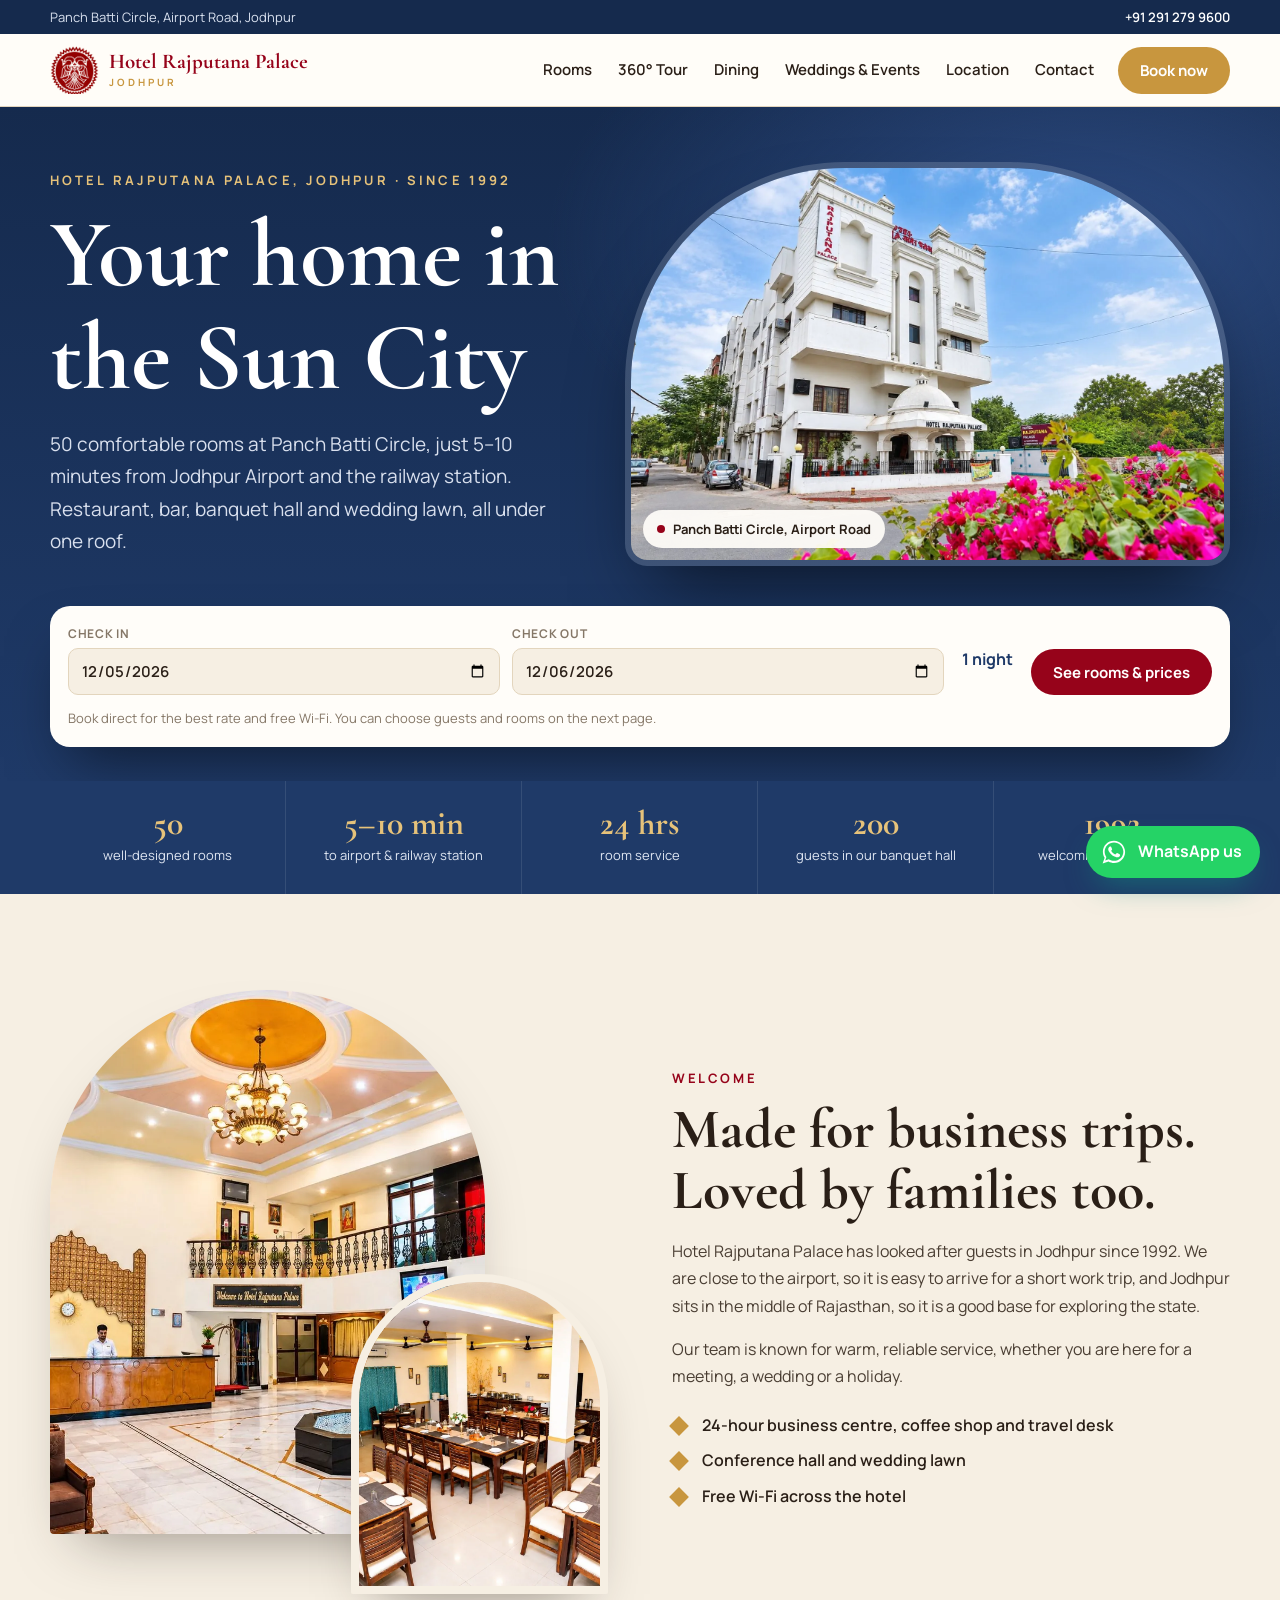
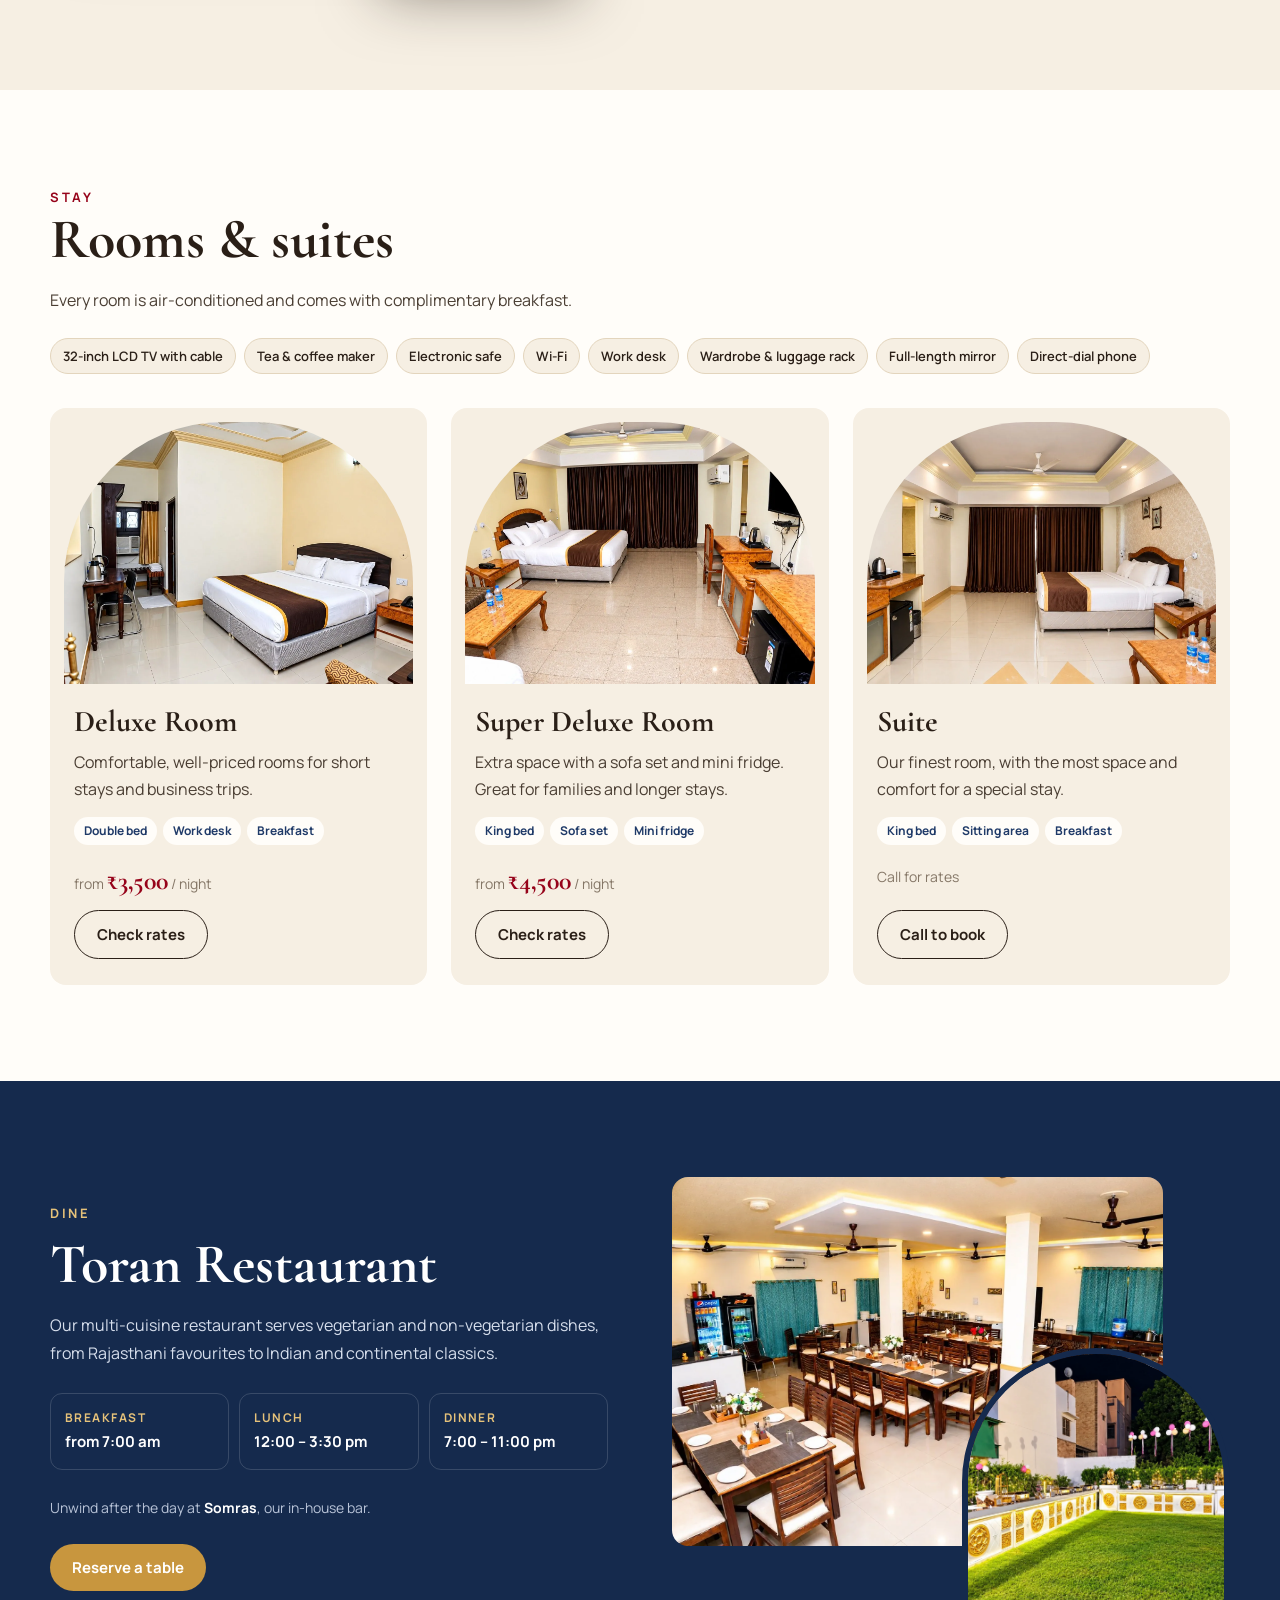
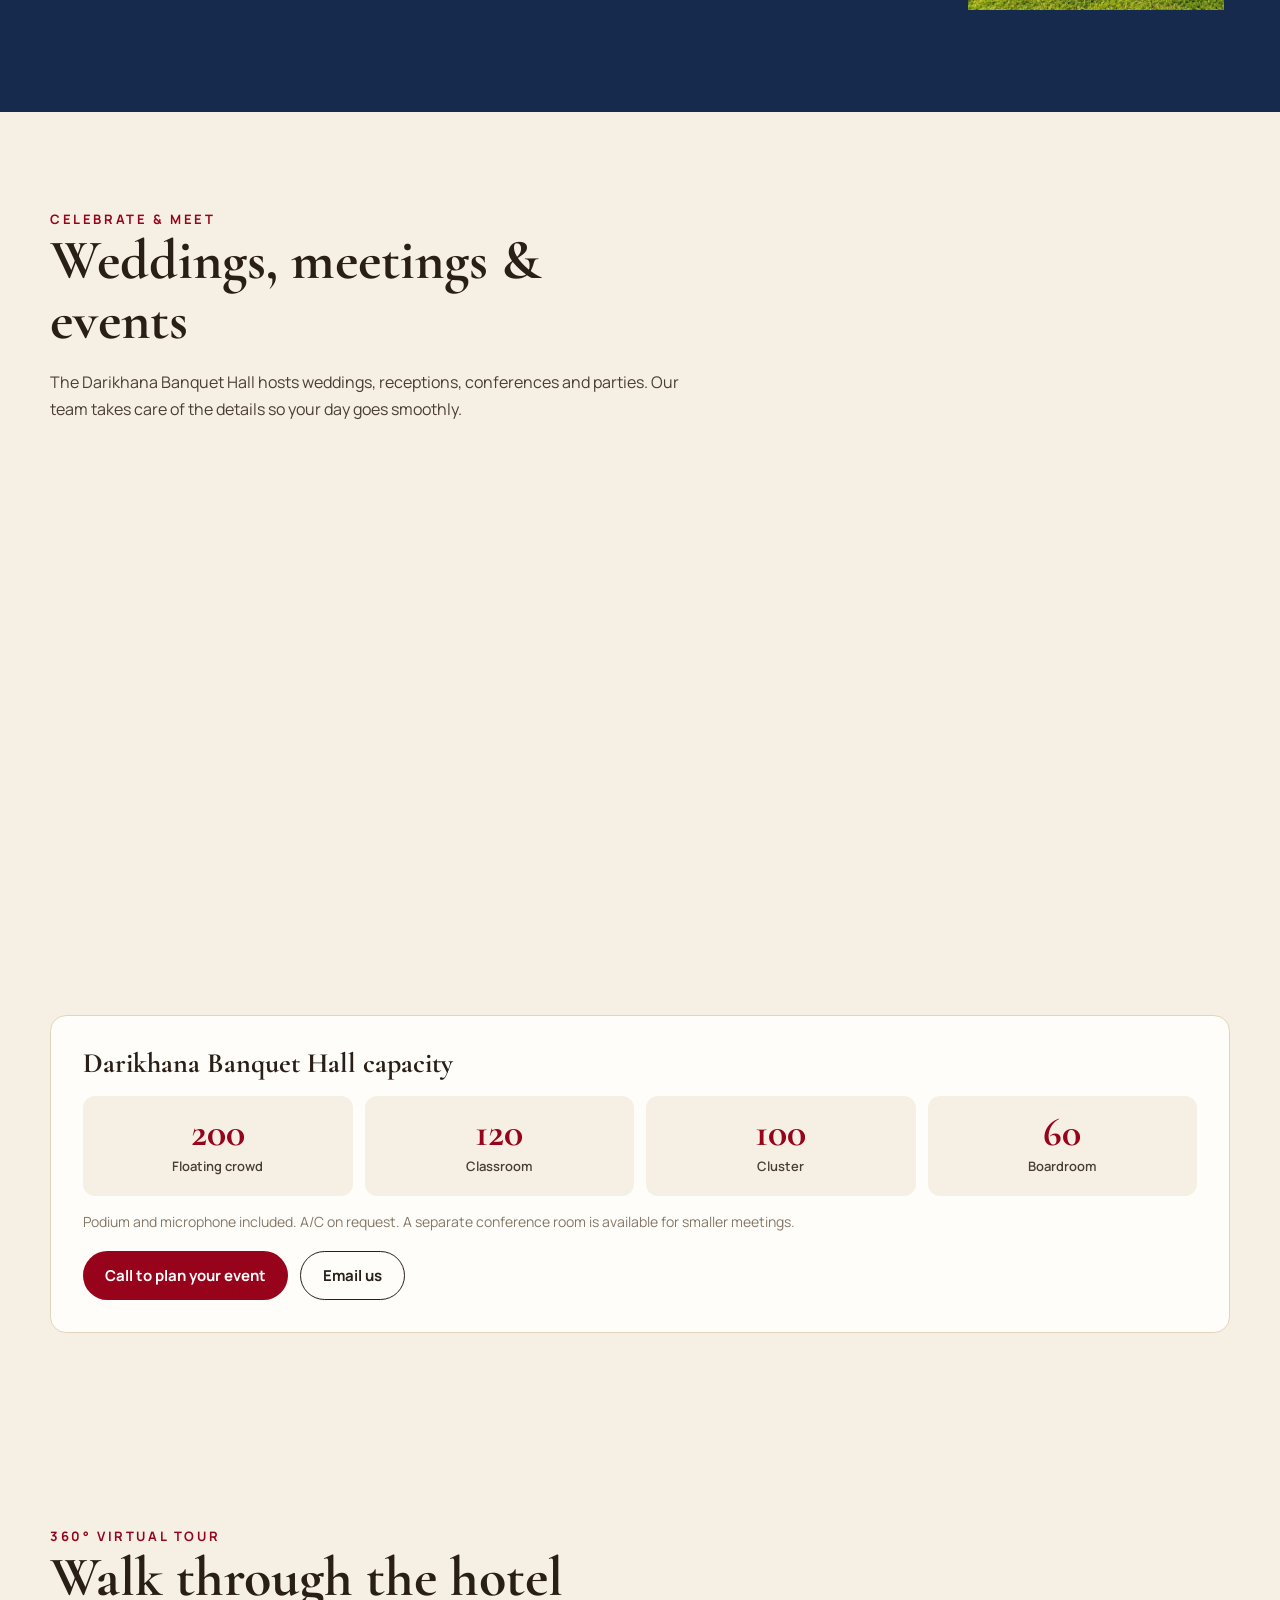
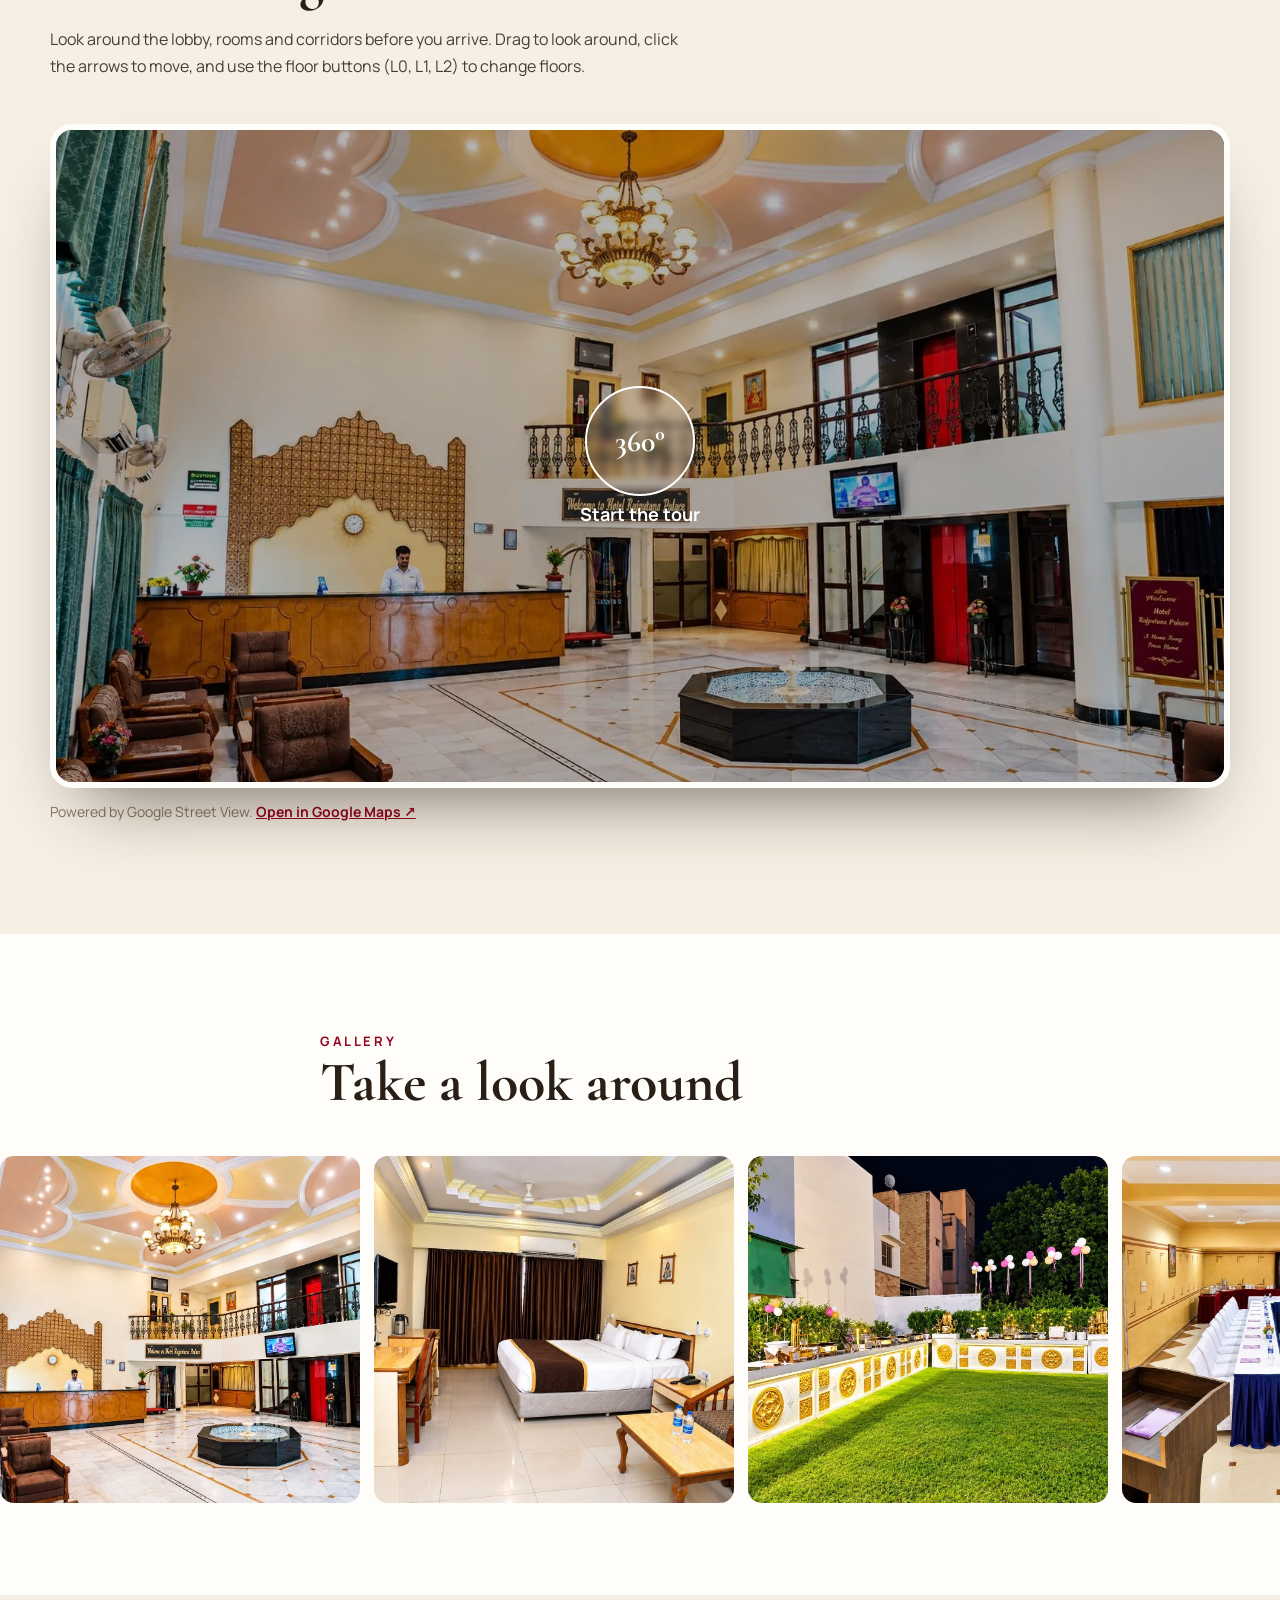
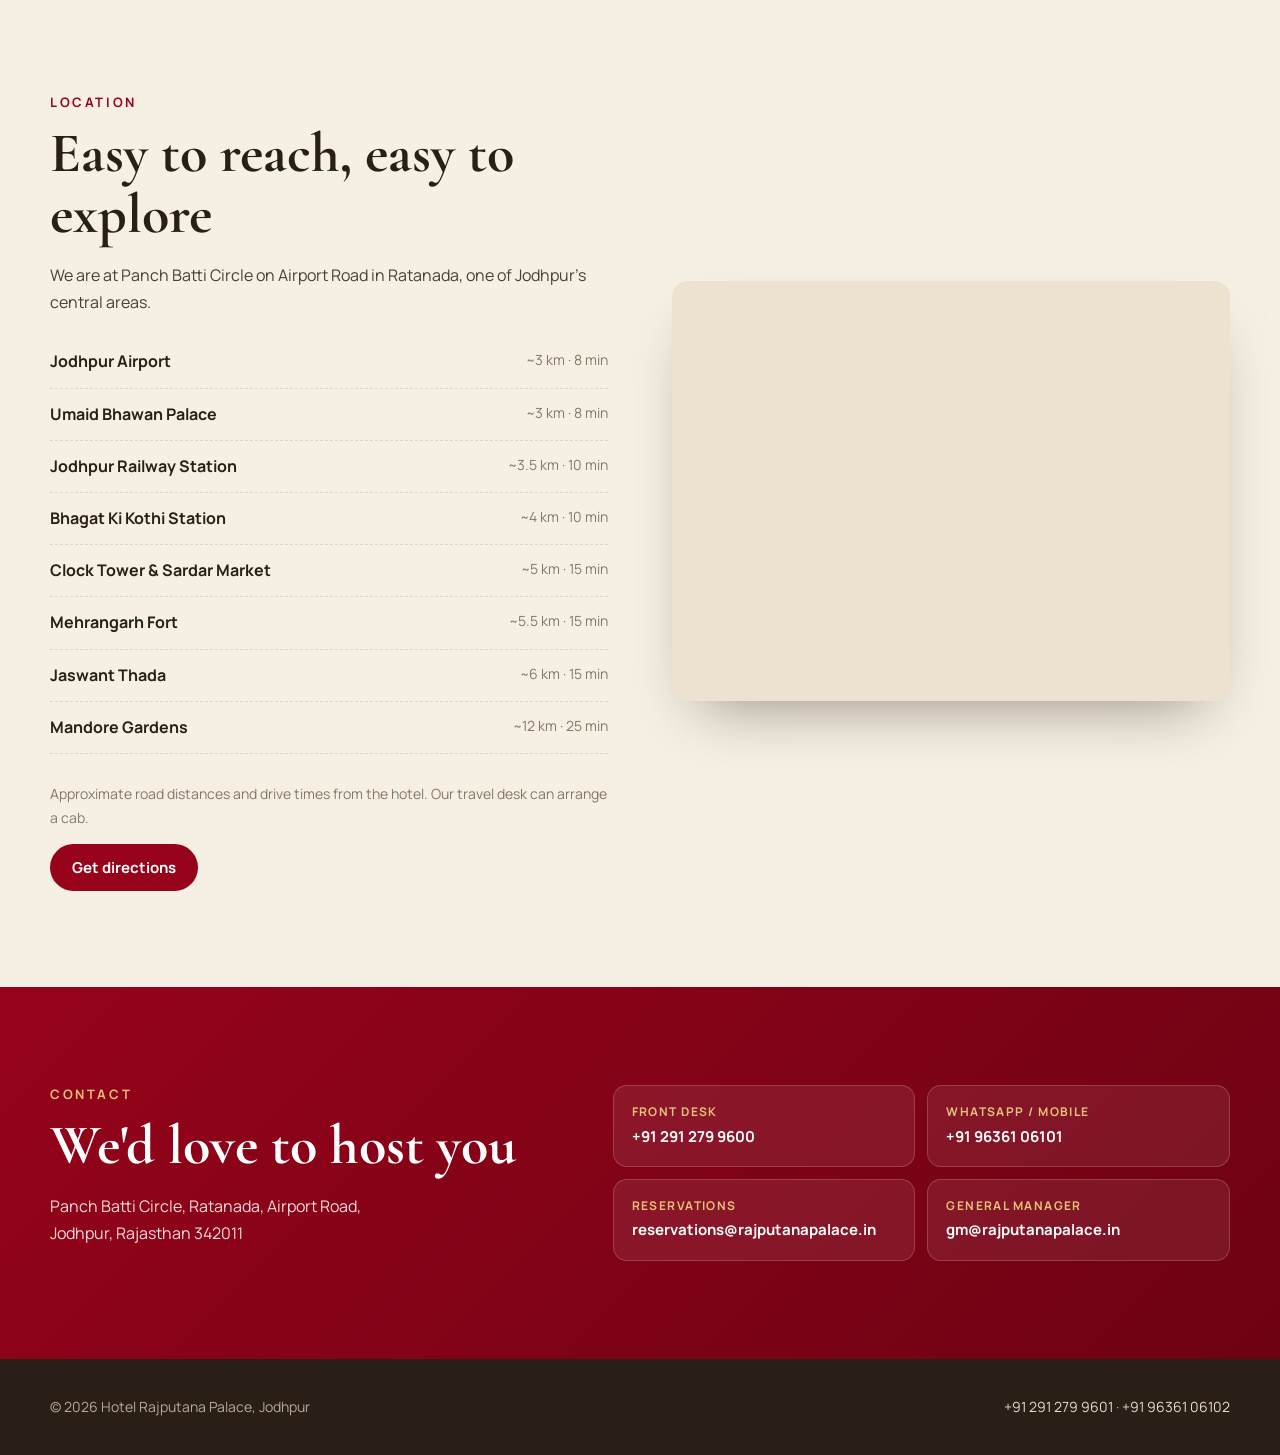
==== index.html @ 6c6e858b "Remove Vercel Analytics script for now Co-Authored-By: Claude Opus 5.5 <noreply@anthropic.com>" ====
<!doctype html>
<html lang="en">
<head>
<meta charset="utf-8">
<meta name="viewport" content="width=device-width, initial-scale=1">
<title>Hotel Rajputana Palace Jodhpur | 3-Star Hotel near Airport</title>
<meta name="description" content="3-star hotel in Jodhpur at Panch Batti Circle, 5–10 min from the airport. 50 rooms, restaurant, bar, banquet hall and wedding lawn. Book direct for the best rate.">
<meta property="og:type" content="website">
<meta property="og:site_name" content="Hotel Rajputana Palace">
<meta property="og:title" content="Hotel Rajputana Palace, Jodhpur · Since 1992">
<meta property="og:description" content="50 comfortable rooms at Panch Batti Circle, 5–10 minutes from Jodhpur Airport. Restaurant, bar, banquet hall and wedding lawn. Book direct for the best rate.">
<meta property="og:url" content="https://rajputana-palace-three.vercel.app/">
<meta property="og:image" content="https://rajputana-palace-three.vercel.app/og-image.jpg">
<meta property="og:image:secure_url" content="https://rajputana-palace-three.vercel.app/og-image.jpg">
<meta property="og:image:type" content="image/jpeg">
<meta property="og:image:width" content="1200">
<meta property="og:image:height" content="630">
<meta property="og:image:alt" content="Hotel Rajputana Palace building in Jodhpur with pink bougainvillea">
<meta property="og:locale" content="en_IN">
<meta name="twitter:card" content="summary_large_image">
<meta name="twitter:title" content="Hotel Rajputana Palace, Jodhpur · Since 1992">
<meta name="twitter:description" content="50 rooms, restaurant, bar, banquet hall and wedding lawn, 5–10 minutes from Jodhpur Airport.">
<meta name="twitter:image" content="https://rajputana-palace-three.vercel.app/og-image.jpg">
<link rel="canonical" href="https://rajputana-palace-three.vercel.app/">
<meta name="theme-color" content="#1f3a68">
<link rel="icon" href="assets/new/emblem.png">
<link rel="preconnect" href="https://fonts.googleapis.com">
<link rel="preconnect" href="https://fonts.gstatic.com" crossorigin>
<link href="https://fonts.googleapis.com/css2?family=Cormorant+Garamond:wght@500;600;700&family=Manrope:wght@400;500;600;700&display=swap" rel="stylesheet">
<link rel="stylesheet" href="styles.css">
<script type="application/ld+json">
{
 "@context": "https://schema.org",
 "@type": "Hotel",
 "name": "Hotel Rajputana Palace",
 "url": "https://rajputana-palace-three.vercel.app/",
 "image": [
  "https://rajputana-palace-three.vercel.app/og-image.jpg",
  "https://rajputana-palace-three.vercel.app/assets/new/hero-exterior-crop.jpg",
  "https://rajputana-palace-three.vercel.app/assets/new/lobby-hd.jpg"
 ],
 "logo": "https://rajputana-palace-three.vercel.app/assets/new/emblem.png",
 "description": "3-star hotel in Jodhpur at Panch Batti Circle, 5–10 minutes from Jodhpur Airport and the railway station, with 50 rooms, a restaurant, bar, banquet hall and wedding lawn.",
 "starRating": {
  "@type": "Rating",
  "ratingValue": "3"
 },
 "numberOfRooms": 50,
 "foundingDate": "1992",
 "priceRange": "₹3,500 – ₹4,800",
 "currenciesAccepted": "INR",
 "telephone": "+91-291-2799600",
 "email": "reservations@rajputanapalace.in",
 "address": {
  "@type": "PostalAddress",
  "streetAddress": "Panch Batti Circle, Ratanada, Airport Road",
  "addressLocality": "Jodhpur",
  "addressRegion": "Rajasthan",
  "postalCode": "342011",
  "addressCountry": "IN"
 },
 "geo": {
  "@type": "GeoCoordinates",
  "latitude": 26.2664596,
  "longitude": 73.0381709
 },
 "hasMap": "https://www.google.com/maps/search/?api=1&query=Hotel+Rajputana+Palace+Jodhpur",
 "amenityFeature": [
  {
   "@type": "LocationFeatureSpecification",
   "name": "Free Wi-Fi",
   "value": true
  },
  {
   "@type": "LocationFeatureSpecification",
   "name": "Air conditioning",
   "value": true
  },
  {
   "@type": "LocationFeatureSpecification",
   "name": "Complimentary breakfast",
   "value": true
  },
  {
   "@type": "LocationFeatureSpecification",
   "name": "24-hour room service",
   "value": true
  },
  {
   "@type": "LocationFeatureSpecification",
   "name": "Restaurant",
   "value": true
  },
  {
   "@type": "LocationFeatureSpecification",
   "name": "Bar",
   "value": true
  },
  {
   "@type": "LocationFeatureSpecification",
   "name": "Banquet hall",
   "value": true
  },
  {
   "@type": "LocationFeatureSpecification",
   "name": "Conference hall",
   "value": true
  },
  {
   "@type": "LocationFeatureSpecification",
   "name": "Wedding lawn",
   "value": true
  },
  {
   "@type": "LocationFeatureSpecification",
   "name": "24-hour business centre",
   "value": true
  },
  {
   "@type": "LocationFeatureSpecification",
   "name": "Travel desk",
   "value": true
  },
  {
   "@type": "LocationFeatureSpecification",
   "name": "Electronic safe in rooms",
   "value": true
  }
 ],
 "potentialAction": {
  "@type": "ReserveAction",
  "target": "https://reservations.hotel-spider.com/036655c560053c06?propertyId=420"
 },
 "containsPlace": {
  "@type": "Restaurant",
  "name": "Toran Restaurant",
  "servesCuisine": [
   "Indian",
   "Rajasthani",
   "Continental"
  ]
 }
}
</script>
</head>
<body>

<header class="top" id="top">
  <div class="bar">
    <div class="wrap bar-in">
      <span>Panch Batti Circle, Airport Road, Jodhpur</span>
      <a href="tel:+912912799600">+91 291 279 9600</a>
    </div>
  </div>
  <div class="wrap nav-in">
    <a class="brand" href="#top" aria-label="Hotel Rajputana Palace, home">
      <img src="assets/new/emblem.png" alt="" width="240" height="233"><span class="brand-name">Hotel Rajputana Palace<small>Jodhpur</small></span>
    </a>
    <nav class="links" aria-label="Main">
      <a href="#rooms">Rooms</a>
      <a href="#tour">360° Tour</a>
      <a href="#dining">Dining</a>
      <a href="#events">Weddings & Events</a>
      <a href="#location">Location</a>
      <a href="#contact">Contact</a>
    </nav>
    <a class="btn gold nav-book" href="#book">Book now</a>
    <button class="burger" aria-label="Open menu" aria-expanded="false"><span></span><span></span></button>
  </div>
</header>

<main>
  <!-- HERO -->
  <section class="hero">
    <div class="wrap hero-in">
      <div class="hero-text">
        <h1><span class="kicker">Hotel Rajputana Palace, Jodhpur · Since 1992</span>Your home in<br>the Sun City</h1>
        <p class="lead">50 comfortable rooms at Panch Batti Circle, just 5–10 minutes from Jodhpur Airport and the railway station. Restaurant, bar, banquet hall and wedding lawn, all under one roof.</p>
      </div>
      <figure class="hero-photo">
        <img class="hero-img" src="assets/new/hero-exterior-clean.webp" alt="Hotel Rajputana Palace building under a blue sky with pink bougainvillea in front" width="1600" height="1067">
        <figcaption><span class="dot"></span>Panch Batti Circle, Airport Road</figcaption>
      </figure>
    </div>

    <form class="booking wrap" id="book" action="https://reservations.hotel-spider.com/036655c560053c06" target="_blank" rel="noopener">
      <label><span>Check in</span><input type="date" name="checkIn" id="checkin" required></label>
      <label><span>Check out</span><input type="date" name="checkOut" id="checkout" required></label>
      <input type="hidden" name="propertyId" value="420">
      <p class="nights" id="nights">1 night</p>
      <button class="btn maroon" type="submit">See rooms & prices</button>
      <p class="book-note">Book direct for the best rate and free Wi-Fi. You can choose guests and rooms on the next page.</p>
    </form>
  </section>

  <!-- FACTS -->
  <section class="facts">
    <div class="wrap facts-in">
      <div><b>50</b><span>well-designed rooms</span></div>
      <div><b>5–10 min</b><span>to airport &amp; railway station</span></div>
      <div><b>24 hrs</b><span>room service</span></div>
      <div><b>200</b><span>guests in our banquet hall</span></div>
      <div><b>1992</b><span>welcoming guests since</span></div>
    </div>
  </section>

  <!-- WELCOME -->
  <section class="section welcome">
    <div class="wrap split">
      <div class="arch-pair">
        <img class="arch" src="assets/new/lobby-hd.webp" alt="Grand double-height lobby with a chandelier, fountain and reception desk" width="1535" height="1025" loading="lazy">
        <img class="arch small" src="assets/new/restaurant.webp" alt="Restaurant with wooden tables set for guests" width="1526" height="1031" loading="lazy">
      </div>
      <div>
        <p class="eyebrow">Welcome</p>
        <h2>Made for business trips.<br>Loved by families too.</h2>
        <p>Hotel Rajputana Palace has looked after guests in Jodhpur since 1992. We are close to the airport, so it is easy to arrive for a short work trip, and Jodhpur sits in the middle of Rajasthan, so it is a good base for exploring the state.</p>
        <p>Our team is known for warm, reliable service, whether you are here for a meeting, a wedding or a holiday.</p>
        <ul class="ticks">
          <li>24-hour business centre, coffee shop and travel desk</li>
          <li>Conference hall and wedding lawn</li>
          <li>Free Wi-Fi across the hotel</li>
        </ul>
      </div>
    </div>
  </section>

  <!-- ROOMS -->
  <section class="section rooms" id="rooms">
    <div class="wrap">
      <div class="head">
        <p class="eyebrow">Stay</p>
        <h2>Rooms & suites</h2>
        <p>Every room is air-conditioned and comes with complimentary breakfast.</p>
      </div>
      <ul class="amen">
        <li>32-inch LCD TV with cable</li><li>Tea &amp; coffee maker</li><li>Electronic safe</li><li>Wi-Fi</li>
        <li>Work desk</li><li>Wardrobe &amp; luggage rack</li><li>Full-length mirror</li><li>Direct-dial phone</li>
      </ul>
      <div class="room-grid">
        <article class="room">
          <div class="room-img"><img src="assets/new/room-deluxe.webp" alt="Deluxe room with a king bed, writing desk and tea set" width="1535" height="1024" loading="lazy"></div>
          <div class="room-body">
            <h3>Deluxe Room</h3>
            <p>Comfortable, well-priced rooms for short stays and business trips.</p>
            <ul class="mini"><li>Double bed</li><li>Work desk</li><li>Breakfast</li></ul>
            <p class="price">from <b>₹3,500</b> / night</p>
            <a class="btn line book-link" href="#book">Check rates</a>
          </div>
        </article>
        <article class="room">
          <div class="room-img"><img src="assets/new/room-super-deluxe.webp" alt="Spacious Super Deluxe room with king bed, sofa set, mini fridge and TV" width="1535" height="1024" loading="lazy"></div>
          <div class="room-body">
            <h3>Super Deluxe Room</h3>
            <p>Extra space with a sofa set and mini fridge. Great for families and longer stays.</p>
            <ul class="mini"><li>King bed</li><li>Sofa set</li><li>Mini fridge</li></ul>
            <p class="price">from <b>₹4,500</b> / night</p>
            <a class="btn line book-link" href="#book">Check rates</a>
          </div>
        </article>
        <article class="room">
          <div class="room-img"><img src="assets/new/room-suite.webp" alt="Suite with damask wallpaper, king bed, sitting area and mini fridge" width="1535" height="1025" loading="lazy"></div>
          <div class="room-body">
            <h3>Suite</h3>
            <p>Our finest room, with the most space and comfort for a special stay.</p>
            <ul class="mini"><li>King bed</li><li>Sitting area</li><li>Breakfast</li></ul>
            <p class="price">Call for rates</p>
            <a class="btn line" href="tel:+912912799600">Call to book</a>
          </div>
        </article>
      </div>
    </div>
  </section>

  <!-- DINING -->
  <section class="section dining" id="dining">
    <div class="wrap split rev">
      <div>
        <p class="eyebrow light">Dine</p>
        <h2>Toran Restaurant</h2>
        <p>Our multi-cuisine restaurant serves vegetarian and non-vegetarian dishes, from Rajasthani favourites to Indian and continental classics.</p>
        <div class="timings">
          <div><span>Breakfast</span><b>from 7:00 am</b></div>
          <div><span>Lunch</span><b>12:00 – 3:30 pm</b></div>
          <div><span>Dinner</span><b>7:00 – 11:00 pm</b></div>
        </div>
        <p class="small">Unwind after the day at <b>Somras</b>, our in-house bar.</p>
        <a class="btn gold" href="tel:+912912799600">Reserve a table</a>
      </div>
      <div class="dine-imgs">
        <img src="assets/new/restaurant.webp" alt="Restaurant with wooden tables, buffet counter and teal curtains" width="1526" height="1031" loading="lazy">
        <img src="assets/new/lawn-night.webp" alt="Buffet counters with gold carvings set up on the lawn at night" width="1374" height="1145" loading="lazy">
      </div>
    </div>
  </section>

  <!-- EVENTS -->
  <section class="section events" id="events">
    <div class="wrap">
      <div class="head">
        <p class="eyebrow">Celebrate & meet</p>
        <h2>Weddings, meetings & events</h2>
        <p>The Darikhana Banquet Hall hosts weddings, receptions, conferences and parties. Our team takes care of the details so your day goes smoothly.</p>
      </div>

      <div class="events-grid">
        <figure class="ev big"><img src="assets/new/lawn-wedding.webp" alt="Wedding lawn with round tables, white chair covers and red sashes" width="1600" height="796" loading="lazy"><figcaption>Wedding lawn</figcaption></figure>
        <figure class="ev"><img src="assets/new/conference-2.webp" alt="Conference hall with U-shaped tables, projector screen and buffet" width="1536" height="1024" loading="lazy"><figcaption>Conference hall</figcaption></figure>
        <figure class="ev"><img src="assets/new/lawn-night.webp" alt="Lawn buffet with gold-carved counters, fairy lights and balloons at night" width="1374" height="1145" loading="lazy"><figcaption>Evening parties</figcaption></figure>
      </div>

      <div class="capacity">
        <h3>Darikhana Banquet Hall capacity</h3>
        <div class="cap-grid">
          <div><b>200</b><span>Floating crowd</span></div>
          <div><b>120</b><span>Classroom</span></div>
          <div><b>100</b><span>Cluster</span></div>
          <div><b>60</b><span>Boardroom</span></div>
        </div>
        <p class="small">Podium and microphone included. A/C on request. A separate conference room is available for smaller meetings.</p>
        <div class="cta-row">
          <a class="btn maroon" href="tel:+912912799600">Call to plan your event</a>
          <a class="btn line" href="mailto:reservations@rajputanapalace.in?subject=Event%20enquiry">Email us</a>
        </div>
      </div>
    </div>
  </section>

  <!-- 360 TOUR -->
  <section class="section tour" id="tour">
    <div class="wrap">
      <div class="head">
        <p class="eyebrow">360° virtual tour</p>
        <h2>Walk through the hotel</h2>
        <p>Look around the lobby, rooms and corridors before you arrive. Drag to look around, click the arrows to move, and use the floor buttons (L0, L1, L2) to change floors.</p>
      </div>
      <div class="tour-frame" id="tourFrame" data-src="https://www.google.com/maps/embed?pb=!4v1794983730909!6m8!1m7!1sCAoSHENJQUJJaEQ3OW9iVXpSblBOdlFWS25UeXZCb3o.!2m2!1d26.26653474271916!2d73.03814876378651!3f160!4f0!5f0.7820865974627469">
        <button class="tour-start" type="button" aria-label="Start the 360 degree virtual tour">
          <img src="assets/new/lobby-hd.webp" alt="" width="1535" height="1025" loading="lazy">
          <span class="tour-play"><b>360°</b>Start the tour</span>
        </button>
      </div>
      <p class="small tour-note">Powered by Google Street View. <a href="https://www.google.com/maps/search/?api=1&query=Hotel+Rajputana+Palace+Jodhpur" target="_blank" rel="noopener">Open in Google Maps ↗</a></p>
    </div>
  </section>

  <!-- GALLERY -->
  <section class="section gallery-sec" id="gallery">
    <div class="wrap head">
      <p class="eyebrow">Gallery</p>
      <h2>Take a look around</h2>
    </div>
    <div class="gallery" id="galleryStrip">
      <button><img src="assets/new/lobby-hd.webp" alt="Lobby with chandelier and fountain" loading="lazy"></button>
      <button><img src="assets/new/room-4.webp" alt="Room with king bed and sitting area" loading="lazy"></button>
      <button><img src="assets/new/lawn-night.webp" alt="Lawn buffet at night" loading="lazy"></button>
      <button><img src="assets/new/conference-1.webp" alt="Conference hall with podium and U-shaped tables" loading="lazy"></button>
      <button><img src="assets/new/room-5.webp" alt="Room with double bed and work desk" loading="lazy"></button>
      <button><img src="assets/new/bath-1.webp" alt="Bathroom with vessel basin and marble counter" loading="lazy"></button>
      <button><img src="assets/new/restaurant.webp" alt="Restaurant" loading="lazy"></button>
      <button><img src="assets/new/room-6.webp" alt="Room with king bed and armchairs" loading="lazy"></button>
      <button><img src="assets/new/bath-2.webp" alt="Bathroom with yellow and cream tiles" loading="lazy"></button>
      <button><img src="assets/darikhana-2.webp" alt="Wedding stage with carved royal chairs" loading="lazy"></button>
    </div>
  </section>

  <!-- LOCATION -->
  <section class="section location" id="location">
    <div class="wrap split">
      <div>
        <p class="eyebrow">Location</p>
        <h2>Easy to reach, easy to explore</h2>
        <p>We are at Panch Batti Circle on Airport Road in Ratanada, one of Jodhpur's central areas.</p>
        <ul class="places">
          <li><b>Jodhpur Airport</b><span>~3 km · 8 min</span></li>
          <li><b>Umaid Bhawan Palace</b><span>~3 km · 8 min</span></li>
          <li><b>Jodhpur Railway Station</b><span>~3.5 km · 10 min</span></li>
          <li><b>Bhagat Ki Kothi Station</b><span>~4 km · 10 min</span></li>
          <li><b>Clock Tower &amp; Sardar Market</b><span>~5 km · 15 min</span></li>
          <li><b>Mehrangarh Fort</b><span>~5.5 km · 15 min</span></li>
          <li><b>Jaswant Thada</b><span>~6 km · 15 min</span></li>
          <li><b>Mandore Gardens</b><span>~12 km · 25 min</span></li>
        </ul>
        <p class="small">Approximate road distances and drive times from the hotel. Our travel desk can arrange a cab.</p>
        <a class="btn maroon" href="https://www.google.com/maps/search/?api=1&query=Hotel+Rajputana+Palace+Panch+Batti+Circle+Jodhpur" target="_blank" rel="noopener">Get directions</a>
      </div>
      <div class="map">
        <iframe title="Map showing Hotel Rajputana Palace, Jodhpur" src="https://www.google.com/maps?q=Hotel+Rajputana+Palace,+Panch+Batti+Circle,+Jodhpur&output=embed" loading="lazy" referrerpolicy="no-referrer-when-downgrade"></iframe>
      </div>
    </div>
  </section>

  <!-- CONTACT -->
  <section class="section contact" id="contact">
    <div class="wrap contact-in">
      <div>
        <p class="eyebrow light">Contact</p>
        <h2>We'd love to host you</h2>
        <p>Panch Batti Circle, Ratanada, Airport Road,<br>Jodhpur, Rajasthan 342011</p>
      </div>
      <div class="c-cards">
        <a href="tel:+912912799600"><span>Front desk</span><b>+91 291 279 9600</b></a>
        <a href="https://wa.me/919636106101?text=Hello%20Hotel%20Rajputana%20Palace%2C%20I%20would%20like%20to%20enquire%20about%20a%20booking." target="_blank" rel="noopener"><span>WhatsApp / Mobile</span><b>+91 96361 06101</b></a>
        <a href="mailto:reservations@rajputanapalace.in"><span>Reservations</span><b>reservations@rajputanapalace.in</b></a>
        <a href="mailto:gm@rajputanapalace.in"><span>General Manager</span><b>gm@rajputanapalace.in</b></a>
      </div>
    </div>
  </section>
</main>

<footer class="foot">
  <div class="wrap foot-in">
    <p>© 2026 Hotel Rajputana Palace, Jodhpur</p>
    <p><a href="tel:+912912799601">+91 291 279 9601</a> · <a href="tel:+919636106102">+91 96361 06102</a></p>
  </div>
</footer>

<a class="wa-float" href="https://wa.me/919636106101?text=Hello%20Hotel%20Rajputana%20Palace%2C%20I%20would%20like%20to%20enquire%20about%20a%20booking." target="_blank" rel="noopener" aria-label="Chat with us on WhatsApp">
  <svg viewBox="0 0 32 32" width="28" height="28" aria-hidden="true"><path fill="#fff" d="M16 3C9 3 3.3 8.6 3.3 15.6c0 2.5.7 4.8 2 6.9L3 29l6.7-2.2c2 1.1 4.2 1.7 6.3 1.7 7 0 12.7-5.6 12.7-12.6S23 3 16 3zm0 23.1c-2 0-3.9-.6-5.6-1.6l-.4-.2-4 1.3 1.3-3.9-.3-.4c-1.1-1.7-1.7-3.7-1.7-5.7C5.3 9.8 10.1 5 16 5s10.7 4.8 10.7 10.6S21.9 26.1 16 26.1zm5.9-7.9c-.3-.2-1.9-.9-2.2-1s-.5-.2-.7.2-.8 1-1 1.2-.4.2-.7.1c-.3-.2-1.4-.5-2.6-1.6-1-.9-1.6-1.9-1.8-2.2s0-.5.1-.6l.5-.6c.2-.2.2-.3.3-.5s0-.4 0-.6-.7-1.7-1-2.3c-.3-.6-.5-.5-.7-.5h-.6c-.2 0-.6.1-.9.4s-1.2 1.1-1.2 2.7 1.2 3.1 1.4 3.3 2.4 3.6 5.7 5c.8.3 1.4.5 1.9.7.8.3 1.5.2 2.1.1.6-.1 1.9-.8 2.2-1.5s.3-1.4.2-1.5c-.1-.2-.3-.3-.6-.4z"/></svg>
  <span>WhatsApp us</span>
</a>

<div class="mobile-bar">
  <a href="tel:+912912799600">Call</a>
  <a href="https://wa.me/919636106101?text=Hello%20Hotel%20Rajputana%20Palace%2C%20I%20would%20like%20to%20enquire%20about%20a%20booking." target="_blank" rel="noopener" class="mb-wa">WhatsApp</a>
  <a href="#book" class="mb-book">Book now</a>
</div>

<dialog class="lightbox" id="lightbox">
  <button class="lb-close" aria-label="Close">×</button>
  <img alt="">
</dialog>

<script src="app.js"></script>
</body>
</html>
---- styles.css ----
:root{
  --sand:#f6efe3; --sand2:#ede2cf; --card:#fffdf9; --ink:#2a1f17; --text:#4a3e33; --muted:#857767;
  --blue:#1f3a68; --blue-d:#152a4d; --maroon:#96031a; --gold:#c8963e; --gold-l:#e6c27a; --line:#e3d5bd;
  --r:16px;
}
*{box-sizing:border-box}
html{scroll-behavior:smooth;scroll-padding-top:90px}
body{margin:0;background:var(--sand);color:var(--text);font:16px/1.7 Manrope,system-ui,sans-serif;-webkit-font-smoothing:antialiased}
img{max-width:100%;display:block;height:auto}
a{color:inherit}
h1,h2,h3{font-family:"Cormorant Garamond",Georgia,serif;color:var(--ink);margin:0;font-weight:700;line-height:1.08}
.wrap{width:min(1180px,100% - 32px);margin-inline:auto}

/* header */
.top{position:sticky;top:0;z-index:20;background:#fffdf9f2;backdrop-filter:blur(8px);box-shadow:0 1px 0 var(--line)}
.bar{background:var(--blue-d);color:#d9e1ef;font-size:13px}
.bar-in{display:flex;justify-content:space-between;gap:12px;padding:6px 0}
.bar a{text-decoration:none;font-weight:600;color:#fff}
.nav-in{display:flex;align-items:center;gap:24px;height:72px}
.brand{display:flex;align-items:center;gap:10px;text-decoration:none}
.brand img{height:48px;width:auto}
.brand-name{font:700 21px/1 "Cormorant Garamond";color:var(--maroon);display:flex;flex-direction:column;gap:3px}
.brand-name small{font:700 10px Manrope;letter-spacing:.3em;text-transform:uppercase;color:var(--gold)}
.links{display:flex;gap:26px;margin-left:auto}
.links a{text-decoration:none;font-weight:600;font-size:15px;color:var(--ink);position:relative}
.links a::after{content:"";position:absolute;left:0;right:100%;bottom:-6px;height:2px;background:var(--gold);transition:right .25s}
.links a:hover::after{right:0}
.burger{display:none;background:none;border:0;width:40px;height:40px;cursor:pointer;flex-direction:column;justify-content:center;gap:6px}
.burger span{display:block;height:2px;background:var(--ink);border-radius:2px}

/* buttons */
.btn{display:inline-flex;align-items:center;justify-content:center;gap:8px;padding:13px 22px;border-radius:999px;font:700 15px Manrope;text-decoration:none;border:0;cursor:pointer;transition:transform .15s,filter .15s,background .15s}
.btn:hover{transform:translateY(-2px)}
.btn.gold{background:var(--gold);color:#fff}
.btn.gold:hover{filter:brightness(1.07)}
.btn.maroon{background:var(--maroon);color:#fff}
.btn.maroon:hover{filter:brightness(1.12)}
.btn.line{border:1.5px solid var(--ink);color:var(--ink);background:transparent}
.btn.line:hover{background:var(--ink);color:#fff}

/* hero */
.hero{position:relative;min-height:calc(100vh - 106px);display:flex;flex-direction:column;justify-content:flex-end;padding-bottom:28px;overflow:hidden}
.hero-img{position:absolute;inset:0;width:100%;height:100%;object-fit:cover;animation:zoom 18s ease-out both}
.hero-shade{position:absolute;inset:0;background:linear-gradient(90deg,#15192fcc 0%,#15192f80 40%,#15192f10 75%),linear-gradient(180deg,#15192f10 40%,#15192fcc 100%)}
.hero-in{position:relative;color:#fff;padding:120px 0 36px}
.kicker{margin:0 0 12px;font-weight:700;font-size:13px;letter-spacing:.24em;text-transform:uppercase;color:var(--gold-l)}
.hero h1{color:#fff;font-size:clamp(48px,8vw,96px)}
.lead{max-width:560px;font-size:clamp(16px,1.8vw,19px);color:#ece6dc;margin:18px 0 0}

.booking{position:relative;display:grid;grid-template-columns:1fr 1fr auto auto;gap:12px;align-items:end;background:var(--card);border-radius:20px;padding:18px;box-shadow:0 30px 60px -20px #0008}
.booking label{display:flex;flex-direction:column;gap:4px;font-size:12px;font-weight:700;letter-spacing:.06em;text-transform:uppercase;color:var(--muted)}
.booking input,.booking select{font:600 15px Manrope;color:var(--ink);background:var(--sand);border:1px solid var(--line);border-radius:10px;padding:11px 12px;width:100%}
.booking input:focus,.booking select:focus{outline:2px solid var(--gold);outline-offset:1px}
.booking .btn{height:46px}
.book-note{grid-column:1/-1;margin:0;font-size:13px;color:var(--muted)}

/* facts */
.facts{background:var(--blue);color:#dfe6f2}
.facts-in{display:grid;grid-template-columns:repeat(5,1fr);text-align:center}
.facts-in div{padding:26px 10px;border-right:1px solid #ffffff1a}
.facts-in div:last-child{border:0}
.facts b{display:block;font:700 34px "Cormorant Garamond";color:var(--gold-l);line-height:1}
.facts span{font-size:13px}

/* sections */
.section{padding:96px 0}
.eyebrow{margin:0 0 10px;font-weight:700;font-size:13px;letter-spacing:.2em;text-transform:uppercase;color:var(--maroon)}
.eyebrow.light{color:var(--gold-l)}
.section h2{font-size:clamp(36px,5vw,56px);margin-bottom:18px}
.head{max-width:640px;margin-bottom:44px}
.head p{margin:0}
.small{font-size:14px;color:var(--muted)}
.split{display:grid;grid-template-columns:1fr 1fr;gap:64px;align-items:center}

/* arches */
.arch-pair{position:relative;padding-bottom:60px}
.arch{border-radius:999px 999px 18px 18px;aspect-ratio:4/5;object-fit:cover;width:78%;box-shadow:0 30px 60px -30px #2a1f1780}
.arch.small{position:absolute;right:0;bottom:0;width:46%;aspect-ratio:4/5;border:8px solid var(--sand)}
.ticks{list-style:none;padding:0;margin:22px 0 0}
.ticks li{padding-left:30px;position:relative;margin:8px 0;font-weight:600;color:var(--ink)}
.ticks li::before{content:"";position:absolute;left:0;top:7px;width:14px;height:14px;transform:rotate(45deg);background:var(--gold)}

/* rooms */
.rooms{background:var(--card)}
.room-grid{display:grid;grid-template-columns:repeat(3,1fr);gap:24px}
.room{background:var(--sand);border-radius:var(--r);overflow:hidden;display:flex;flex-direction:column;transition:transform .25s,box-shadow .25s}
.room:hover{transform:translateY(-6px);box-shadow:0 30px 50px -30px #2a1f1770}
.room-img{aspect-ratio:4/3;overflow:hidden;border-radius:160px 160px 0 0;margin:14px 14px 0}
.room-img img{width:100%;height:100%;object-fit:cover;transition:transform .6s}
.room:hover .room-img img{transform:scale(1.06)}
.room-img.placeholder{display:grid;place-items:center;text-align:center;color:var(--muted);font-weight:600;
  background:repeating-linear-gradient(45deg,var(--sand2) 0 12px,#e7d9c1 12px 24px)}
.room-body{padding:22px 24px 26px;display:flex;flex-direction:column;gap:10px;flex:1}
.room-body h3{font-size:30px}
.room-body p{margin:0}
.mini{display:flex;flex-wrap:wrap;gap:6px;list-style:none;padding:0;margin:4px 0 10px}
.mini li{font-size:12px;font-weight:700;padding:4px 10px;border-radius:999px;background:var(--card);color:var(--blue)}
.room .btn{margin-top:auto;align-self:flex-start}

/* dining */
.dining{background:var(--blue-d);color:#d6deec}
.dining h2{color:#fff}
.timings{display:grid;grid-template-columns:repeat(3,1fr);gap:10px;margin:26px 0}
.timings div{border:1px solid #ffffff26;border-radius:12px;padding:14px}
.timings span{display:block;font-size:12px;letter-spacing:.12em;text-transform:uppercase;color:var(--gold-l);font-weight:700}
.timings b{color:#fff;font-size:15px}
.dining .small{color:#b9c4d8;margin-bottom:24px}
.dining .small b{color:#fff}
.dine-imgs{position:relative;padding-bottom:70px}
.dine-imgs img:first-child{border-radius:var(--r);width:88%;aspect-ratio:4/3;object-fit:cover}
.dine-imgs img:last-child{position:absolute;right:0;bottom:0;width:48%;aspect-ratio:1;object-fit:cover;border-radius:999px 999px 14px 14px;border:6px solid var(--blue-d)}

/* events */
.events-grid{display:grid;grid-template-columns:2fr 1fr;grid-template-rows:1fr 1fr;gap:16px;height:520px}
.ev{margin:0;position:relative;border-radius:var(--r);overflow:hidden}
.ev.big{grid-row:span 2}
.ev img{width:100%;height:100%;object-fit:cover;transition:transform .6s}
.ev:hover img{transform:scale(1.05)}
.ev figcaption{position:absolute;left:14px;bottom:14px;background:#fffdf9ee;color:var(--ink);font-weight:700;font-size:14px;padding:6px 14px;border-radius:999px}
.capacity{margin-top:28px;background:var(--card);border:1px solid var(--line);border-radius:var(--r);padding:32px}
.capacity h3{font-size:28px;margin-bottom:18px}
.cap-grid{display:grid;grid-template-columns:repeat(4,1fr);gap:12px;margin-bottom:14px}
.cap-grid div{background:var(--sand);border-radius:12px;padding:16px;text-align:center}
.cap-grid b{display:block;font:700 40px "Cormorant Garamond";color:var(--maroon);line-height:1}
.cap-grid span{font-size:13px;font-weight:600}
.cta-row{display:flex;flex-wrap:wrap;gap:12px;margin-top:18px}

/* gallery */
.gallery-sec{background:var(--card);padding-bottom:80px}
.gallery{display:flex;gap:14px;overflow-x:auto;padding:0 max(16px,calc((100% - 1180px)/2)) 12px;scroll-snap-type:x mandatory;scrollbar-width:thin}
.gallery button{flex:none;width:min(360px,78vw);aspect-ratio:4/3;padding:0;border:0;border-radius:14px;overflow:hidden;cursor:zoom-in;scroll-snap-align:start;background:var(--sand2)}
.gallery img{width:100%;height:100%;object-fit:cover;transition:transform .5s}
.gallery button:hover img{transform:scale(1.05)}
.lightbox{border:0;padding:0;background:transparent;max-width:min(1100px,94vw)}
.lightbox::backdrop{background:#000d}
.lightbox img{border-radius:12px;max-height:86vh;width:auto}
.lb-close{position:fixed;top:16px;right:20px;width:44px;height:44px;border-radius:50%;border:0;background:#fff;font-size:26px;cursor:pointer}

/* location */
.places{list-style:none;padding:0;margin:20px 0 28px}
.places li{display:flex;justify-content:space-between;gap:12px;padding:12px 0;border-bottom:1px dashed var(--line)}
.places b{color:var(--ink)}
.places span{color:var(--muted);font-size:14px}
.map{border-radius:var(--r);overflow:hidden;height:420px;box-shadow:0 30px 60px -30px #2a1f1780;background:var(--sand2)}
.map iframe{width:100%;height:100%;border:0}

/* contact */
.contact{background:linear-gradient(135deg,var(--maroon),#6d0213);color:#f3dcdc}
.contact h2{color:#fff}
.contact-in{display:grid;grid-template-columns:1fr 1.2fr;gap:48px;align-items:center}
.c-cards{display:grid;grid-template-columns:1fr 1fr;gap:12px}
.c-cards a{display:block;text-decoration:none;background:#ffffff14;border:1px solid #ffffff2e;border-radius:14px;padding:16px 18px;transition:background .15s}
.c-cards a:hover{background:#ffffff26}
.c-cards span{display:block;font-size:12px;letter-spacing:.12em;text-transform:uppercase;color:var(--gold-l);font-weight:700}
.c-cards b{color:#fff;font-size:15px;word-break:break-word}

.foot{background:var(--ink);color:#b8aa98;font-size:14px}
.foot-in{display:flex;justify-content:space-between;flex-wrap:wrap;gap:8px;padding:22px 0}
.foot a{color:#e8dccb;text-decoration:none}

.mobile-bar{display:none}

/* reveal */
.reveal{opacity:0;transform:translateY(24px);transition:opacity .7s ease,transform .7s ease}
.reveal.in{opacity:1;transform:none}
@keyframes zoom{from{transform:scale(1.08)}to{transform:scale(1)}}

/* responsive */
@media (max-width:1000px){
  .booking{grid-template-columns:1fr 1fr}
  .booking .btn{grid-column:1/-1}
  .facts-in{grid-template-columns:repeat(3,1fr)}
  .facts-in div:nth-child(n+4){display:none}
  .split,.contact-in{grid-template-columns:1fr;gap:40px}
  .split.rev .dine-imgs{order:-1}
  .room-grid{grid-template-columns:1fr 1fr}
}
@media (max-width:820px){
  .links{position:fixed;inset:106px 0 auto 0;flex-direction:column;gap:0;background:var(--card);padding:8px 16px 16px;box-shadow:0 20px 30px -20px #0005;transform:translateY(-130%);transition:transform .3s;z-index:-1}
  .links.open{transform:none}
  .links a{padding:14px 0;border-bottom:1px solid var(--line)}
  .burger{display:flex;margin-left:auto}
  .nav-book{display:none}
}
@media (max-width:640px){
  .bar-in span{display:none}
  .bar-in{justify-content:center}
  .brand img{height:40px}.brand-name{font-size:18px}
  .hero{min-height:auto}
  .hero-in{padding-top:180px}
  .section{padding:70px 0}
  .room-grid{grid-template-columns:1fr}
  .events-grid{grid-template-columns:1fr;grid-template-rows:none;height:auto}
  .ev.big{grid-row:auto}
  .ev{aspect-ratio:4/3}
  .cap-grid{grid-template-columns:1fr 1fr}
  .timings{grid-template-columns:1fr}
  .c-cards{grid-template-columns:1fr}
  .facts b{font-size:28px}
  .facts-in div{padding:18px 6px}
  .map{height:320px}
  body{padding-bottom:64px}
  .mobile-bar{display:grid;grid-template-columns:1fr 1.4fr;position:fixed;left:0;right:0;bottom:0;z-index:30;box-shadow:0 -6px 20px #0002}
  .mobile-bar a{padding:18px;text-align:center;font-weight:700;text-decoration:none;background:var(--card);color:var(--ink)}
  .mobile-bar .mb-book{background:var(--maroon);color:#fff}
}
@media (prefers-reduced-motion:reduce){*{animation:none!important;transition:none!important}.reveal{opacity:1;transform:none}html{scroll-behavior:auto}}

.nights{margin:0;align-self:center;font-weight:700;color:var(--blue);white-space:nowrap;padding:0 6px}
.price{margin:0 0 4px!important;color:var(--muted);font-size:14px}
.price b{font:700 26px "Cormorant Garamond";color:var(--maroon)}
@media (max-width:1000px){.nights{grid-column:1/-1;padding:0}}

/* 360 tour */
.tour{background:var(--sand)}
.tour-frame{position:relative;aspect-ratio:16/9;border-radius:22px;overflow:hidden;background:var(--blue-d);box-shadow:0 40px 70px -35px #2a1f17aa;border:6px solid var(--card)}
.tour-frame iframe{position:absolute;inset:0;width:100%;height:100%;border:0}
.tour-start{position:absolute;inset:0;padding:0;border:0;cursor:pointer;background:none}
.tour-start img{width:100%;height:100%;object-fit:cover;filter:brightness(.7);transition:transform .8s,filter .3s}
.tour-start:hover img{transform:scale(1.04);filter:brightness(.6)}
.tour-play{position:absolute;inset:0;display:flex;flex-direction:column;align-items:center;justify-content:center;gap:6px;color:#fff;font:700 18px Manrope}
.tour-play b{width:110px;height:110px;border-radius:50%;display:grid;place-items:center;font:700 30px "Cormorant Garamond";background:#ffffff26;border:2px solid #fff;backdrop-filter:blur(4px);animation:pulse360 2.4s infinite}
.tour-note{margin-top:12px}
.tour-note a{color:var(--maroon);font-weight:700}
@keyframes pulse360{0%{box-shadow:0 0 0 0 #ffffff66}70%{box-shadow:0 0 0 22px #ffffff00}100%{box-shadow:0 0 0 0 #ffffff00}}
@media (max-width:640px){.tour-frame{aspect-ratio:4/5;border-width:4px}.tour-play b{width:84px;height:84px;font-size:24px}}

.amen{display:flex;flex-wrap:wrap;gap:8px;list-style:none;padding:0;margin:-20px 0 34px}
.amen li{font-size:13px;font-weight:600;color:var(--ink);background:var(--sand);border:1px solid var(--line);padding:6px 12px;border-radius:999px}
.gallery button:has(img[src*="bath"]){aspect-ratio:3/4;width:min(260px,58vw)}

/* hero v2: text left, full hotel photo right */
.hero{min-height:auto;display:block;padding:56px 0 34px;overflow:visible;
  background:radial-gradient(900px 500px at 85% 20%,#2c4a80 0%,transparent 60%),linear-gradient(180deg,var(--blue-d),var(--blue))}
.hero-shade{display:none}
.hero-in{display:grid;grid-template-columns:1fr 1.15fr;gap:48px;align-items:center;padding:0 0 40px}
.hero-photo{position:relative;margin:0}
.hero-photo .hero-img{position:static;inset:auto;width:100%;height:auto;aspect-ratio:3/2;object-fit:cover;object-position:50% 40%;
  border-radius:220px 220px 22px 22px;border:6px solid #ffffff1f;box-shadow:0 40px 80px -30px #000a;animation:none}
.hero-photo figcaption{position:absolute;left:18px;bottom:18px;display:flex;align-items:center;gap:8px;background:#fffdf9ee;color:var(--ink);font-size:13px;font-weight:700;padding:8px 14px;border-radius:999px}
.hero-photo .dot{width:8px;height:8px;border-radius:50%;background:var(--maroon)}
.hero-text{color:#fff}
.hero .lead{color:#d9e0ee}
@media (max-width:900px){
  .hero{padding-top:28px}
  .hero-in{grid-template-columns:1fr;gap:28px}
  .hero-photo{order:-1}
  .hero-photo .hero-img{border-radius:140px 140px 18px 18px}
  .hero-in{padding-top:0}
}
@media (max-width:640px){.hero-in{padding-top:0}.hero h1{font-size:46px}}

/* hero v3: portrait arch + golden sun ring */
.hero-in{grid-template-columns:1.25fr .85fr}
.hero-photo{justify-self:center;width:min(440px,100%);isolation:isolate}
.hero-photo .hero-img{aspect-ratio:940/1024;object-position:50% 30%;border-radius:999px 999px 24px 24px;border:6px solid #fffdf926}
.hero-photo::before,.hero-photo::after{content:"";position:absolute;z-index:-1;left:50%;top:44%;border-radius:50%;transform:translate(-50%,-50%)}
.hero-photo::before{width:128%;aspect-ratio:1;border:2px dashed #e6c27a80;animation:spin 60s linear infinite}
.hero-photo::after{width:112%;aspect-ratio:1;background:radial-gradient(circle,#e6c27a40 0%,#e6c27a12 45%,transparent 70%)}
@keyframes spin{to{transform:translate(-50%,-50%) rotate(360deg)}}
.hero-photo figcaption{left:50%;transform:translateX(-50%);white-space:nowrap}
@media (max-width:900px){.hero-in{grid-template-columns:1fr}.hero-photo{width:min(340px,82%)}.hero-photo .hero-img{border-radius:999px 999px 20px 20px}}
.hero{overflow:hidden}
html,body{overflow-x:clip}

.hero h1 .kicker{display:block;font:700 13px/1.4 Manrope,sans-serif;letter-spacing:.24em;text-transform:uppercase;color:var(--gold-l);margin:0 0 14px}
.hero-photo::before,.hero-photo::after{display:none}

/* hero v4: back to wide photo, no ring */
.hero-in{grid-template-columns:1fr 1.15fr}
.hero-photo{width:100%;justify-self:stretch}
.hero-photo .hero-img{aspect-ratio:3/2;object-position:50% 50%;border-radius:220px 220px 22px 22px}
.hero-photo figcaption{left:18px;transform:none}
@media (max-width:900px){.hero-in{grid-template-columns:1fr}.hero-photo{width:100%}.hero-photo .hero-img{border-radius:140px 140px 18px 18px}}

/* WhatsApp button */
.wa-float{position:fixed;right:20px;bottom:22px;z-index:40;display:flex;align-items:center;gap:10px;background:#25d366;color:#fff;text-decoration:none;font-weight:700;padding:12px 18px 12px 14px;border-radius:999px;box-shadow:0 14px 30px -10px #128c7e99;transition:transform .2s}
.wa-float:hover{transform:translateY(-3px)}
.mobile-bar{grid-template-columns:1fr 1fr 1.3fr!important}
.mobile-bar .mb-wa{background:#25d366!important;color:#fff!important}
@media (max-width:640px){.wa-float{display:none}}
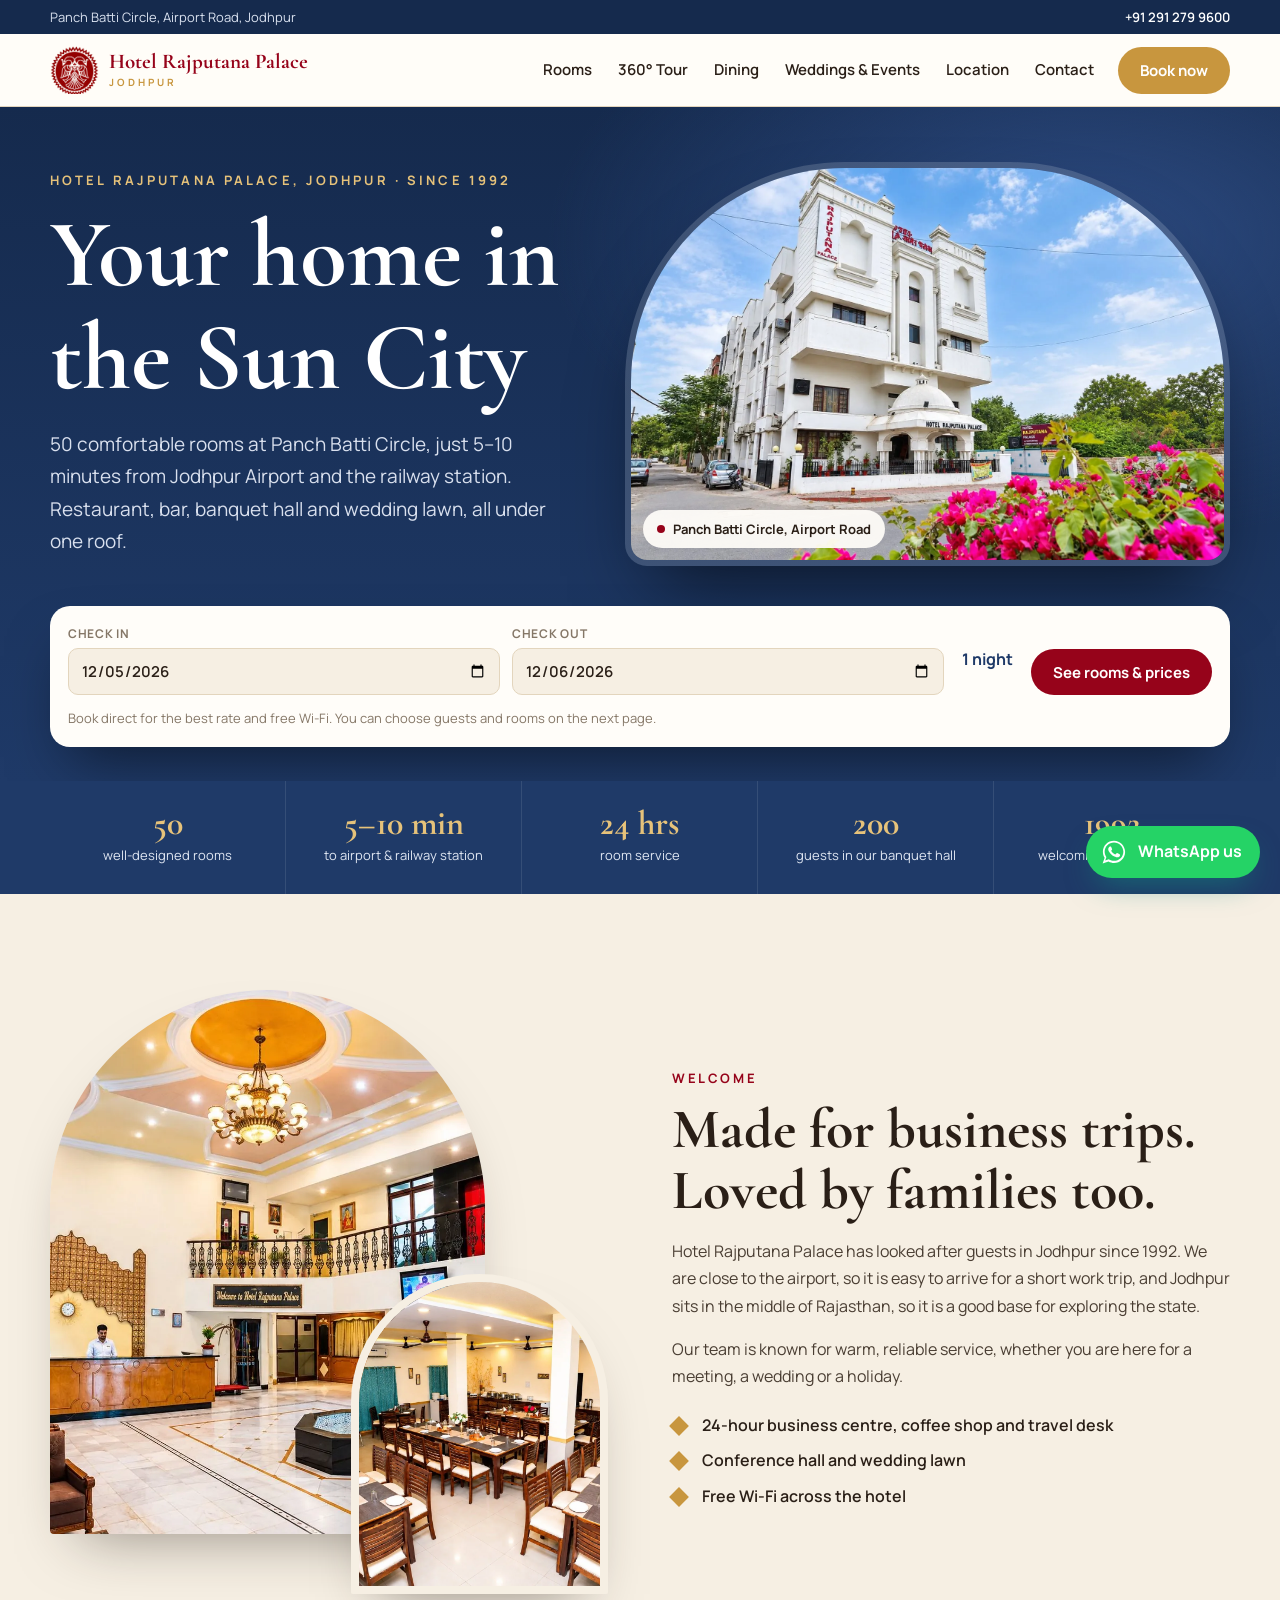
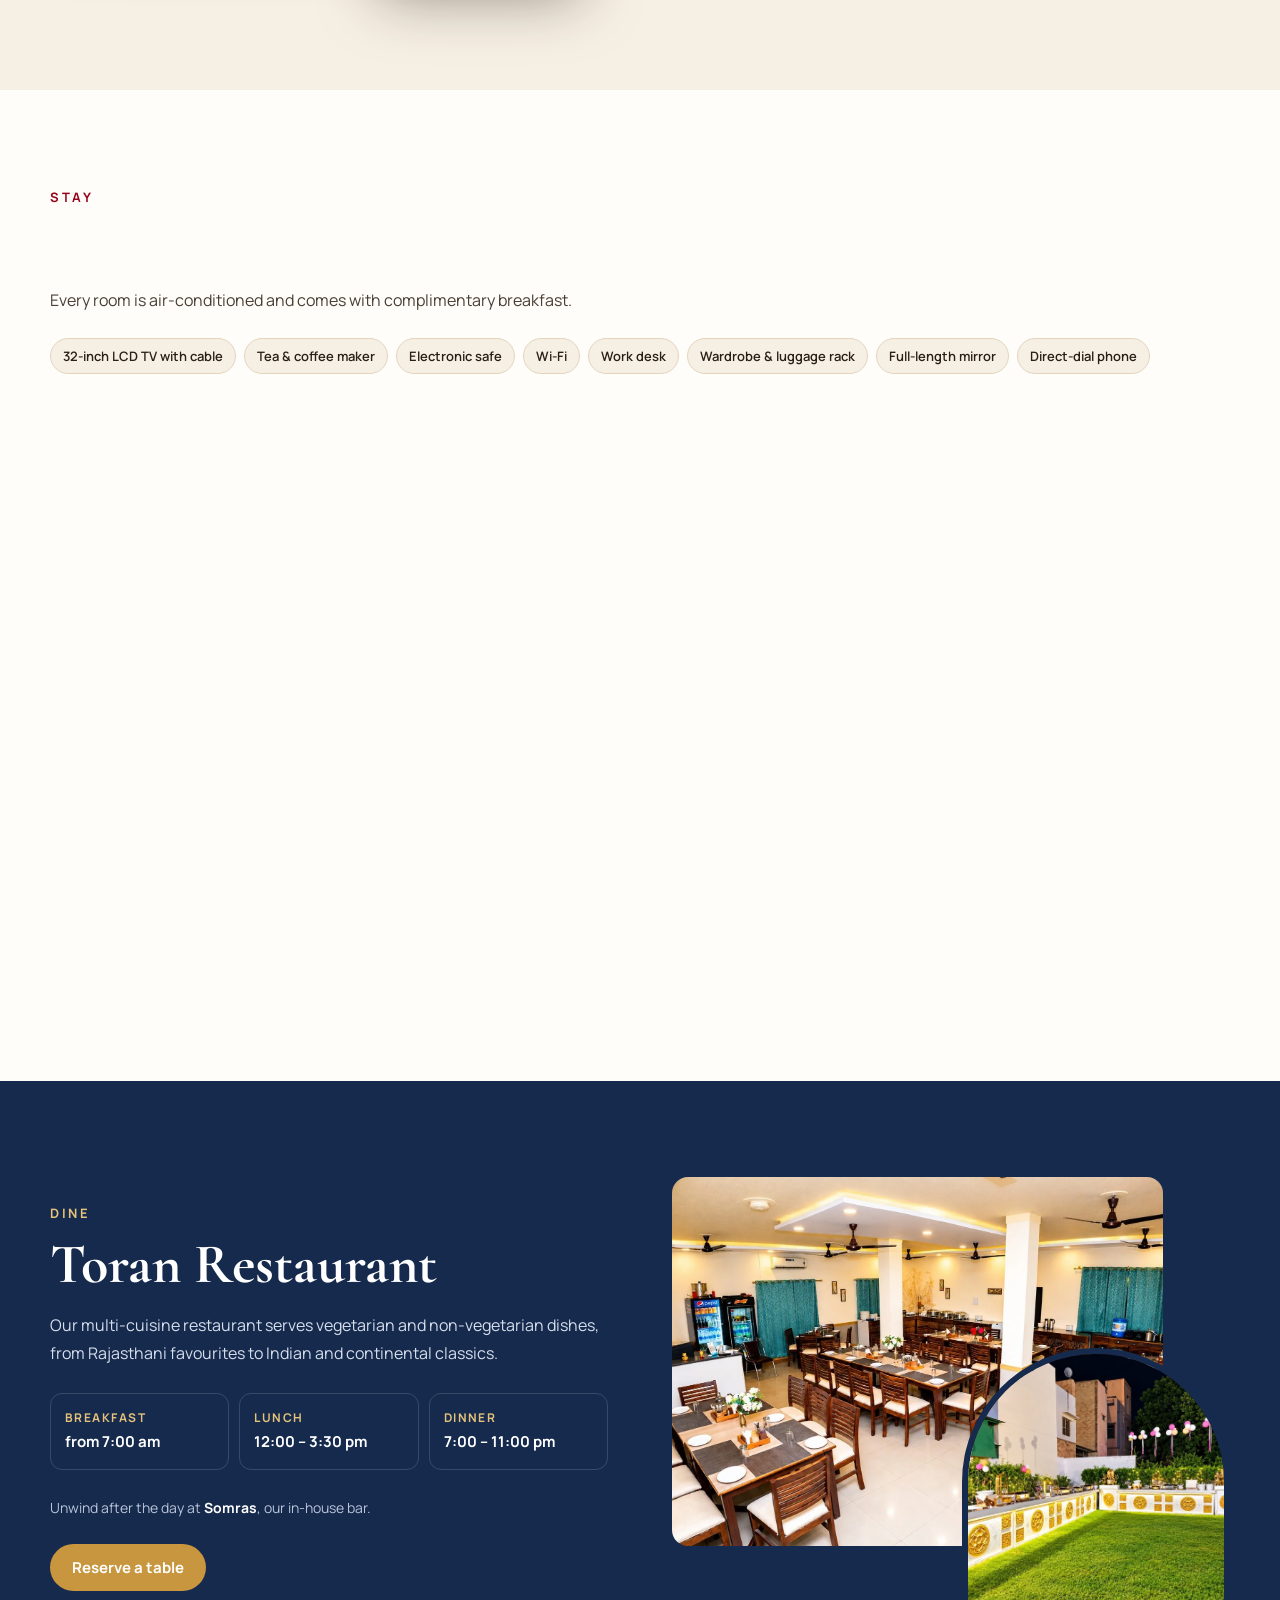
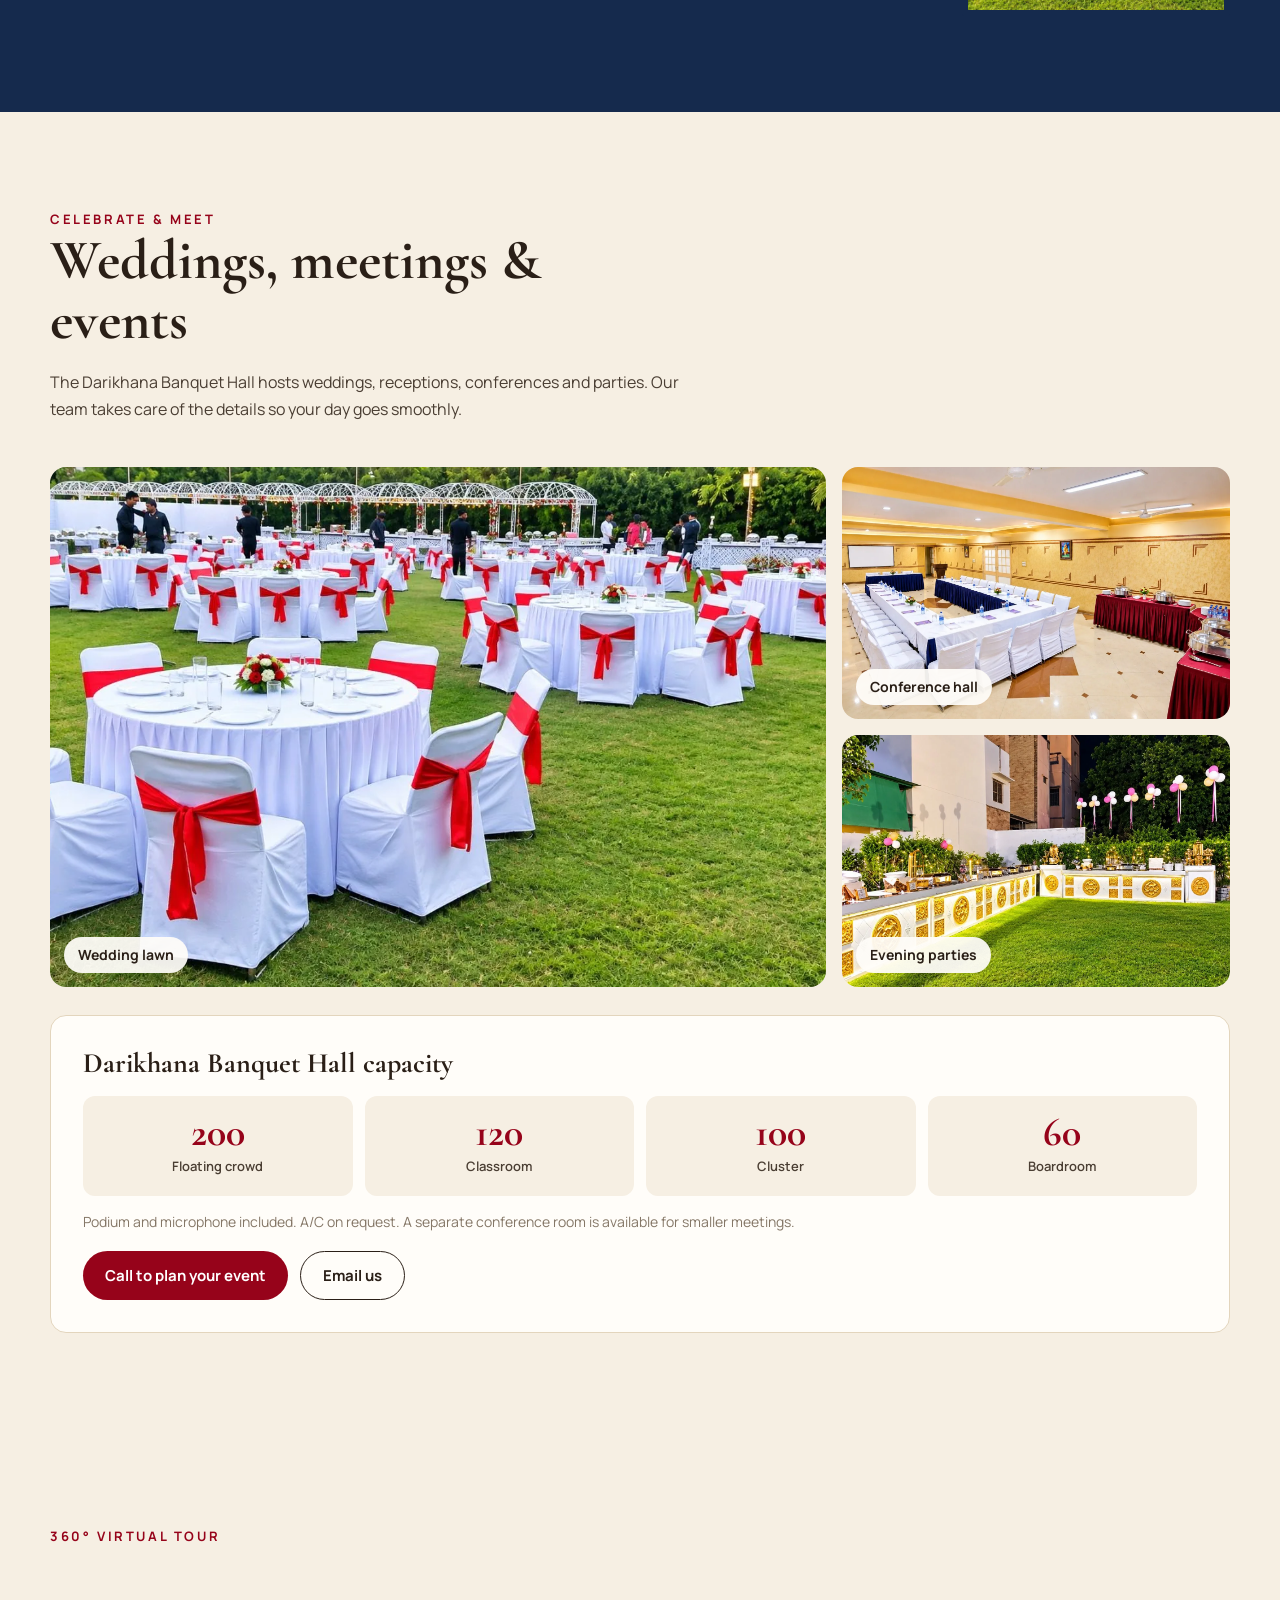
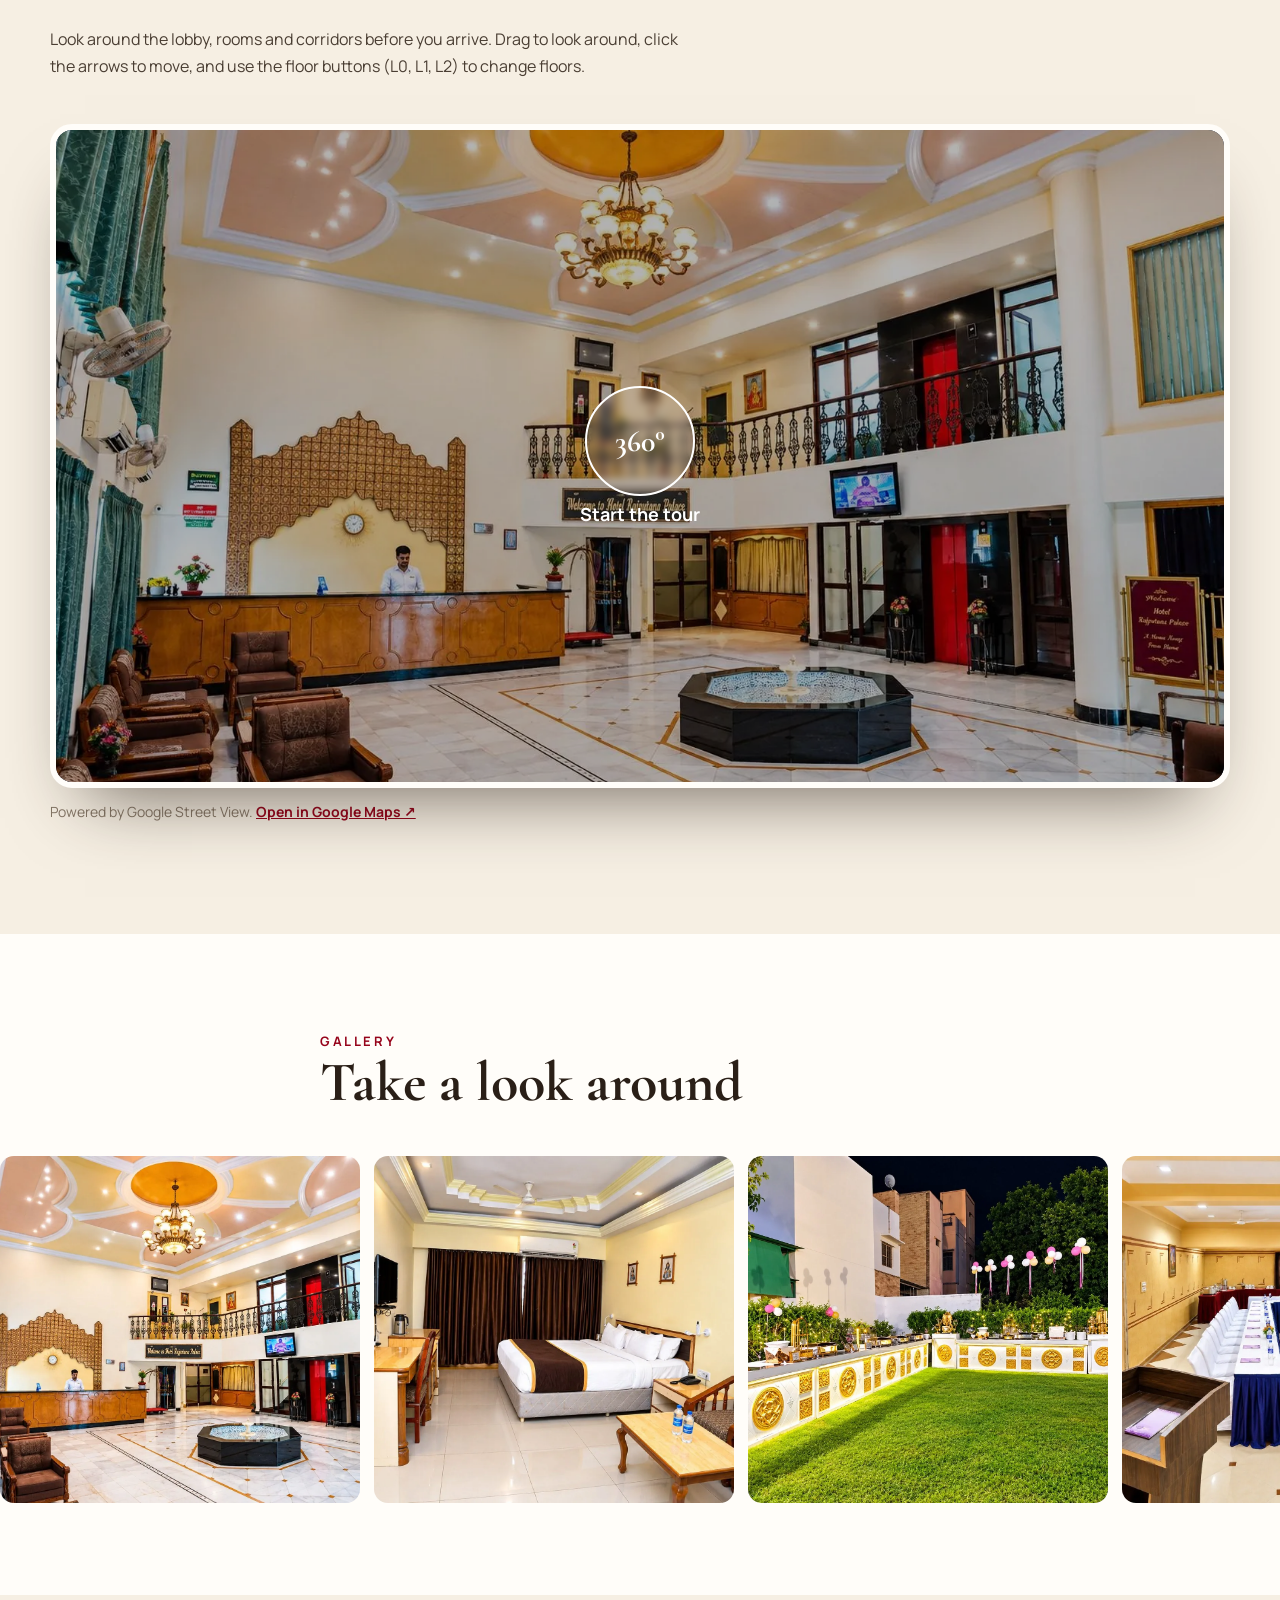
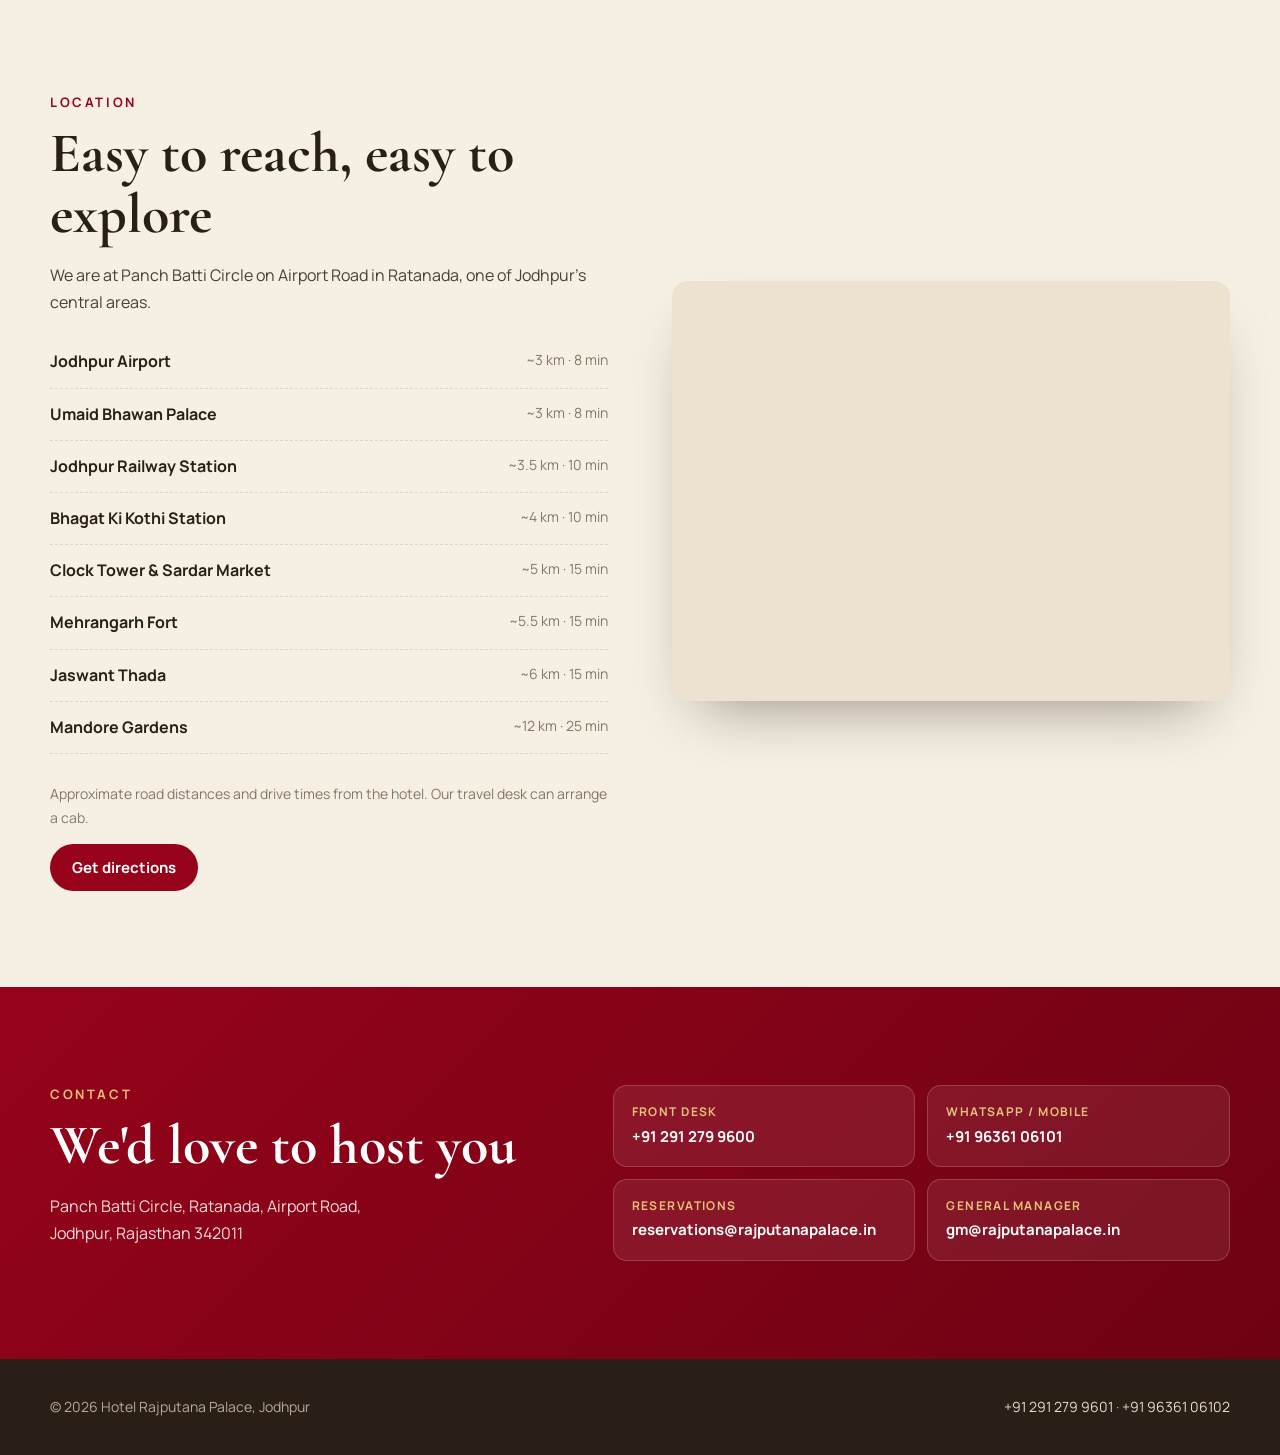
==== commit 957f1e0b: "Switch all absolute URLs to https://rajputanapalace.in (deploy only after DNS points to Vercel) Co-A" ====
--- a/index.html
+++ b/index.html
@@ -9,9 +9,9 @@
 <meta property="og:site_name" content="Hotel Rajputana Palace">
 <meta property="og:title" content="Hotel Rajputana Palace, Jodhpur · Since 1992">
 <meta property="og:description" content="50 comfortable rooms at Panch Batti Circle, 5–10 minutes from Jodhpur Airport. Restaurant, bar, banquet hall and wedding lawn. Book direct for the best rate.">
-<meta property="og:url" content="https://rajputana-palace-three.vercel.app/">
-<meta property="og:image" content="https://rajputana-palace-three.vercel.app/og-image.jpg">
-<meta property="og:image:secure_url" content="https://rajputana-palace-three.vercel.app/og-image.jpg">
+<meta property="og:url" content="https://rajputanapalace.in/">
+<meta property="og:image" content="https://rajputanapalace.in/og-image.jpg">
+<meta property="og:image:secure_url" content="https://rajputanapalace.in/og-image.jpg">
 <meta property="og:image:type" content="image/jpeg">
 <meta property="og:image:width" content="1200">
 <meta property="og:image:height" content="630">
@@ -20,8 +20,8 @@
 <meta name="twitter:card" content="summary_large_image">
 <meta name="twitter:title" content="Hotel Rajputana Palace, Jodhpur · Since 1992">
 <meta name="twitter:description" content="50 rooms, restaurant, bar, banquet hall and wedding lawn, 5–10 minutes from Jodhpur Airport.">
-<meta name="twitter:image" content="https://rajputana-palace-three.vercel.app/og-image.jpg">
-<link rel="canonical" href="https://rajputana-palace-three.vercel.app/">
+<meta name="twitter:image" content="https://rajputanapalace.in/og-image.jpg">
+<link rel="canonical" href="https://rajputanapalace.in/">
 <meta name="theme-color" content="#1f3a68">
 <link rel="icon" href="assets/new/emblem.png">
 <link rel="preconnect" href="https://fonts.googleapis.com">
@@ -33,13 +33,13 @@
  "@context": "https://schema.org",
  "@type": "Hotel",
  "name": "Hotel Rajputana Palace",
- "url": "https://rajputana-palace-three.vercel.app/",
+ "url": "https://rajputanapalace.in/",
  "image": [
-  "https://rajputana-palace-three.vercel.app/og-image.jpg",
-  "https://rajputana-palace-three.vercel.app/assets/new/hero-exterior-crop.jpg",
-  "https://rajputana-palace-three.vercel.app/assets/new/lobby-hd.jpg"
+  "https://rajputanapalace.in/og-image.jpg",
+  "https://rajputanapalace.in/assets/new/hero-exterior-crop.jpg",
+  "https://rajputanapalace.in/assets/new/lobby-hd.jpg"
  ],
- "logo": "https://rajputana-palace-three.vercel.app/assets/new/emblem.png",
+ "logo": "https://rajputanapalace.in/assets/new/emblem.png",
  "description": "3-star hotel in Jodhpur at Panch Batti Circle, 5–10 minutes from Jodhpur Airport and the railway station, with 50 rooms, a restaurant, bar, banquet hall and wedding lawn.",
  "starRating": {
   "@type": "Rating",
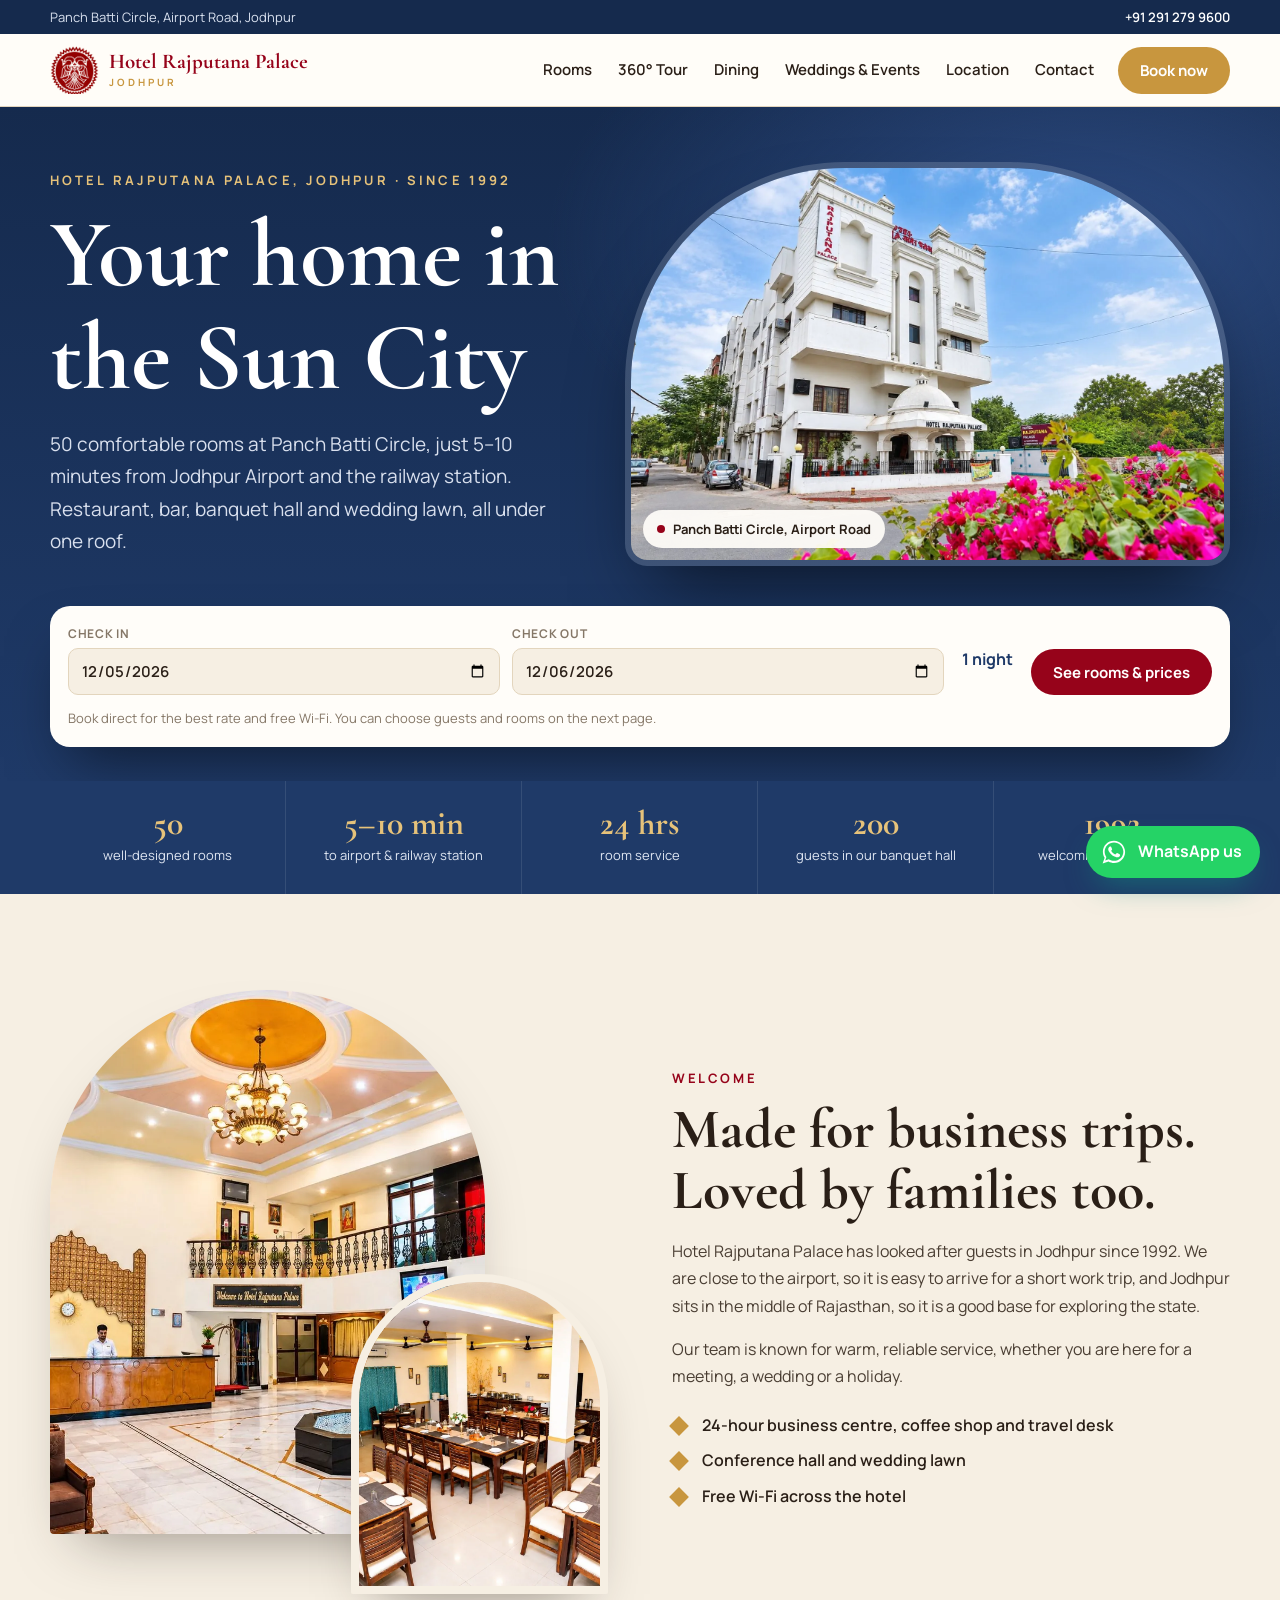
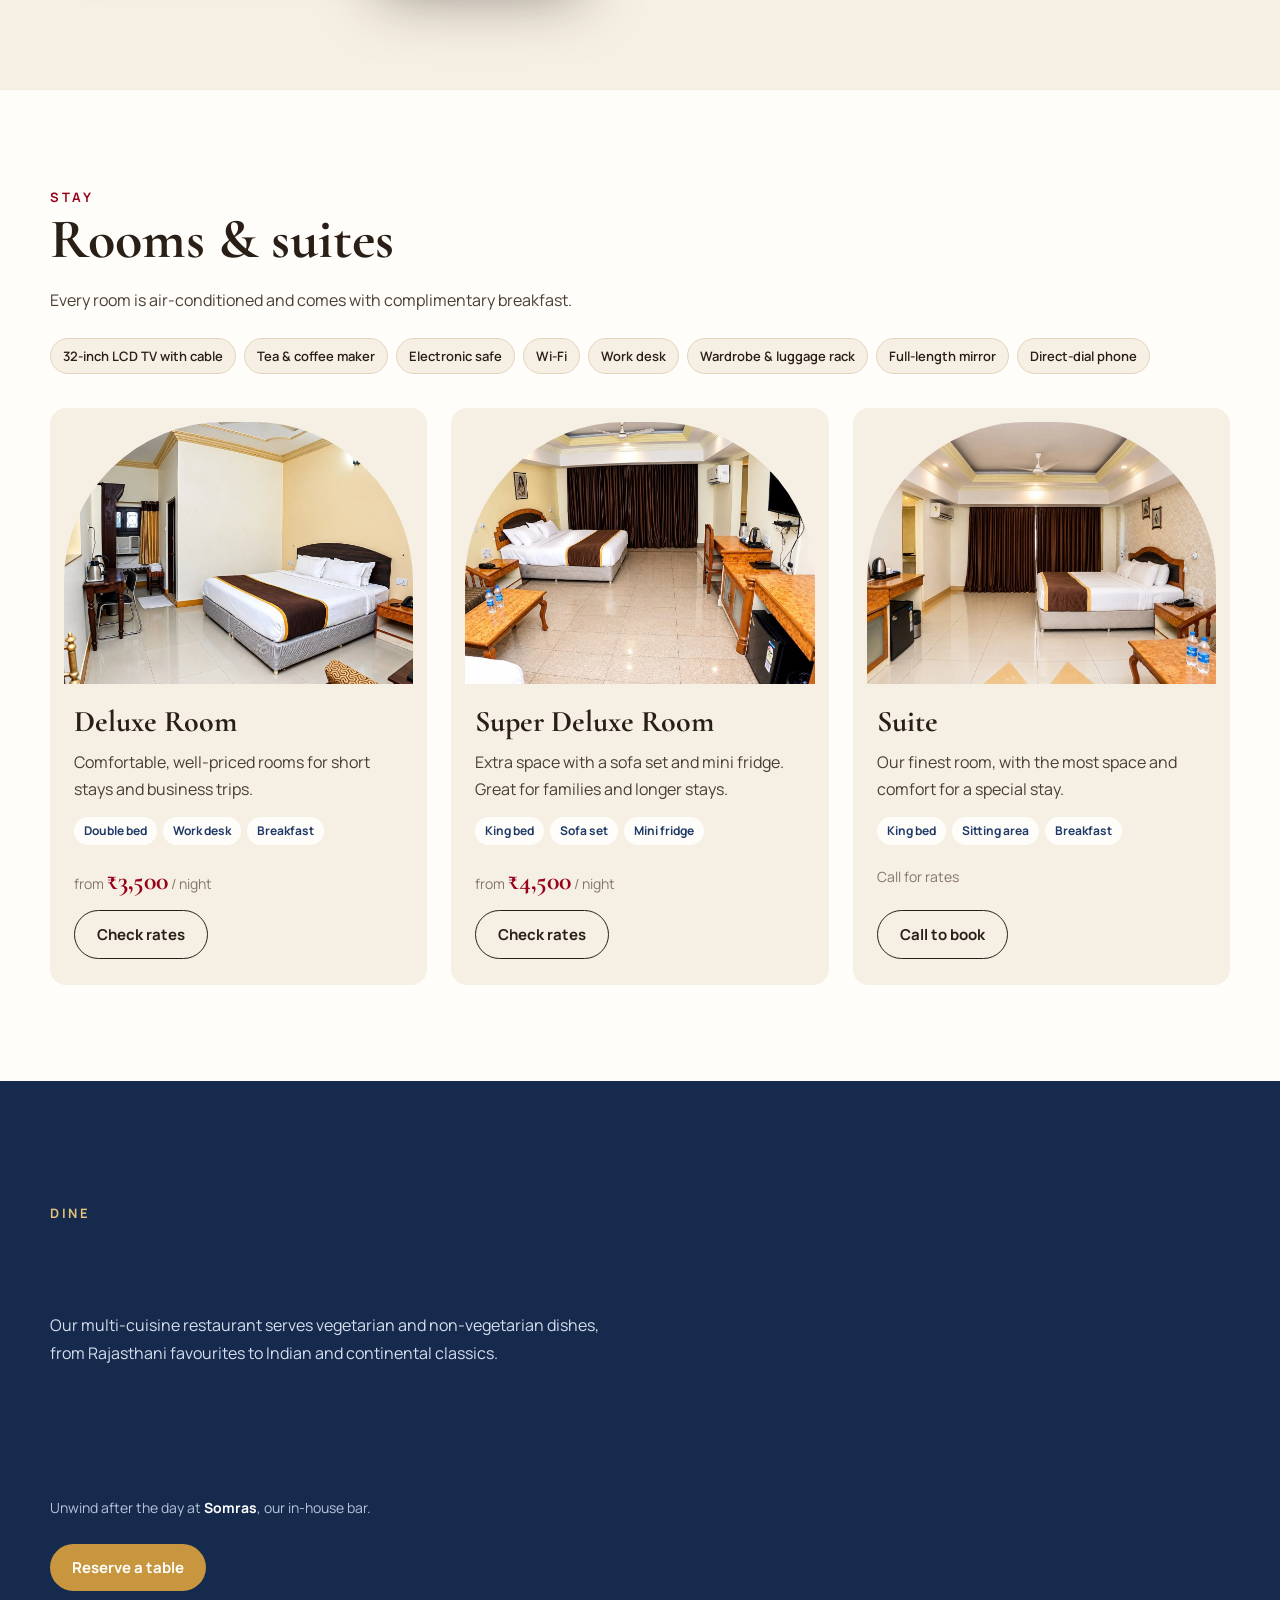
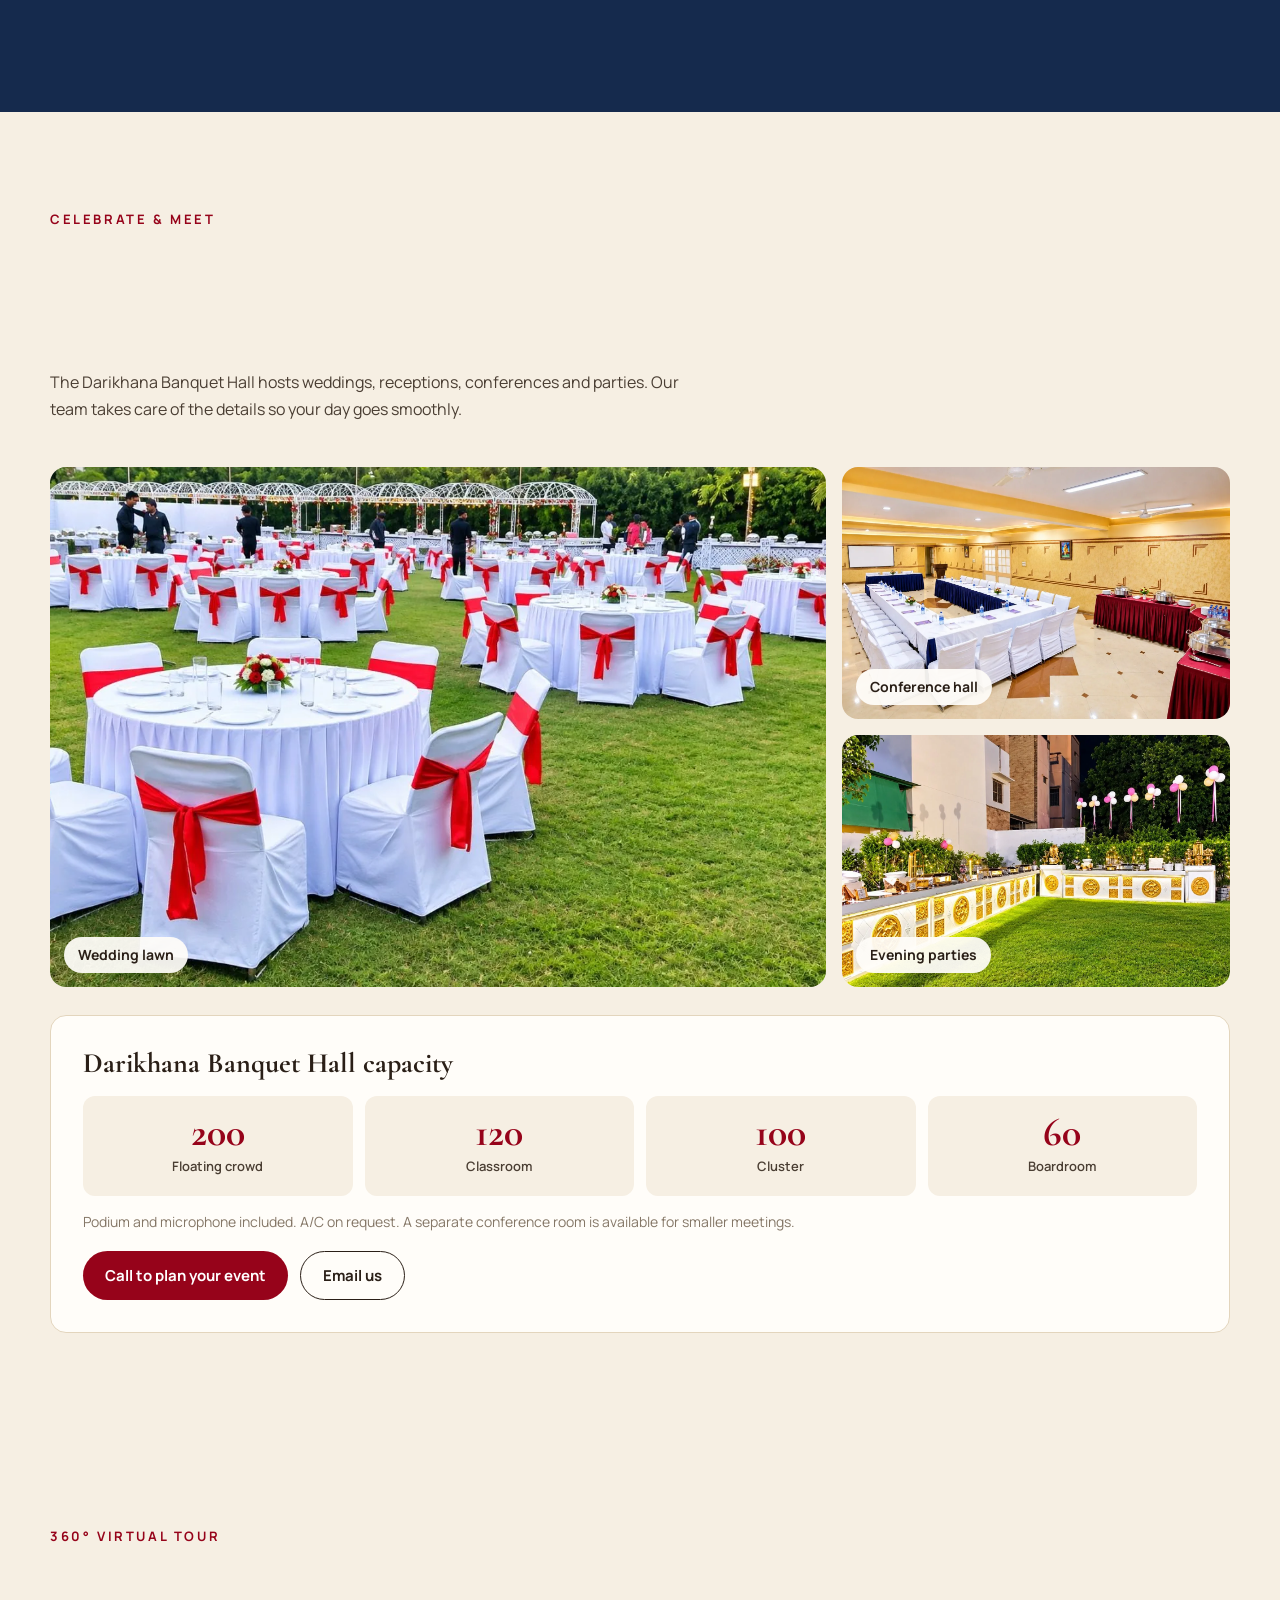
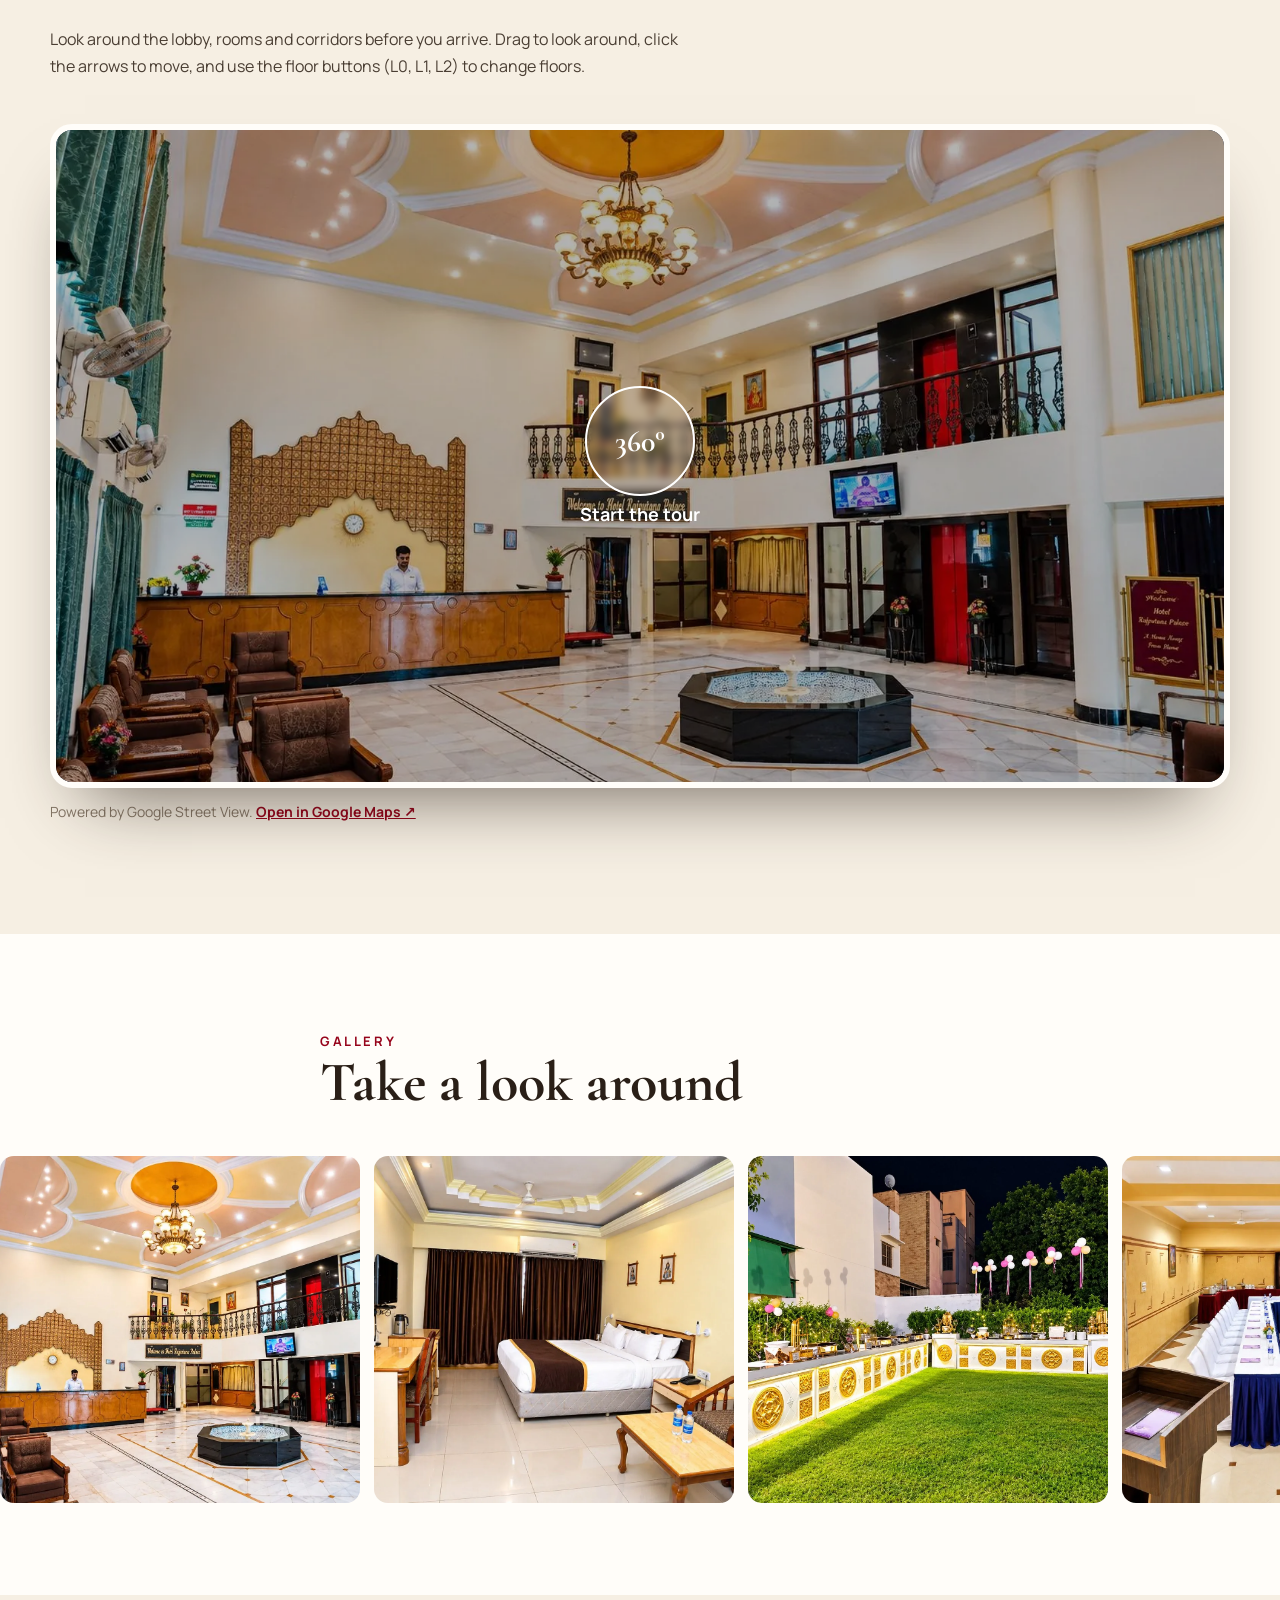
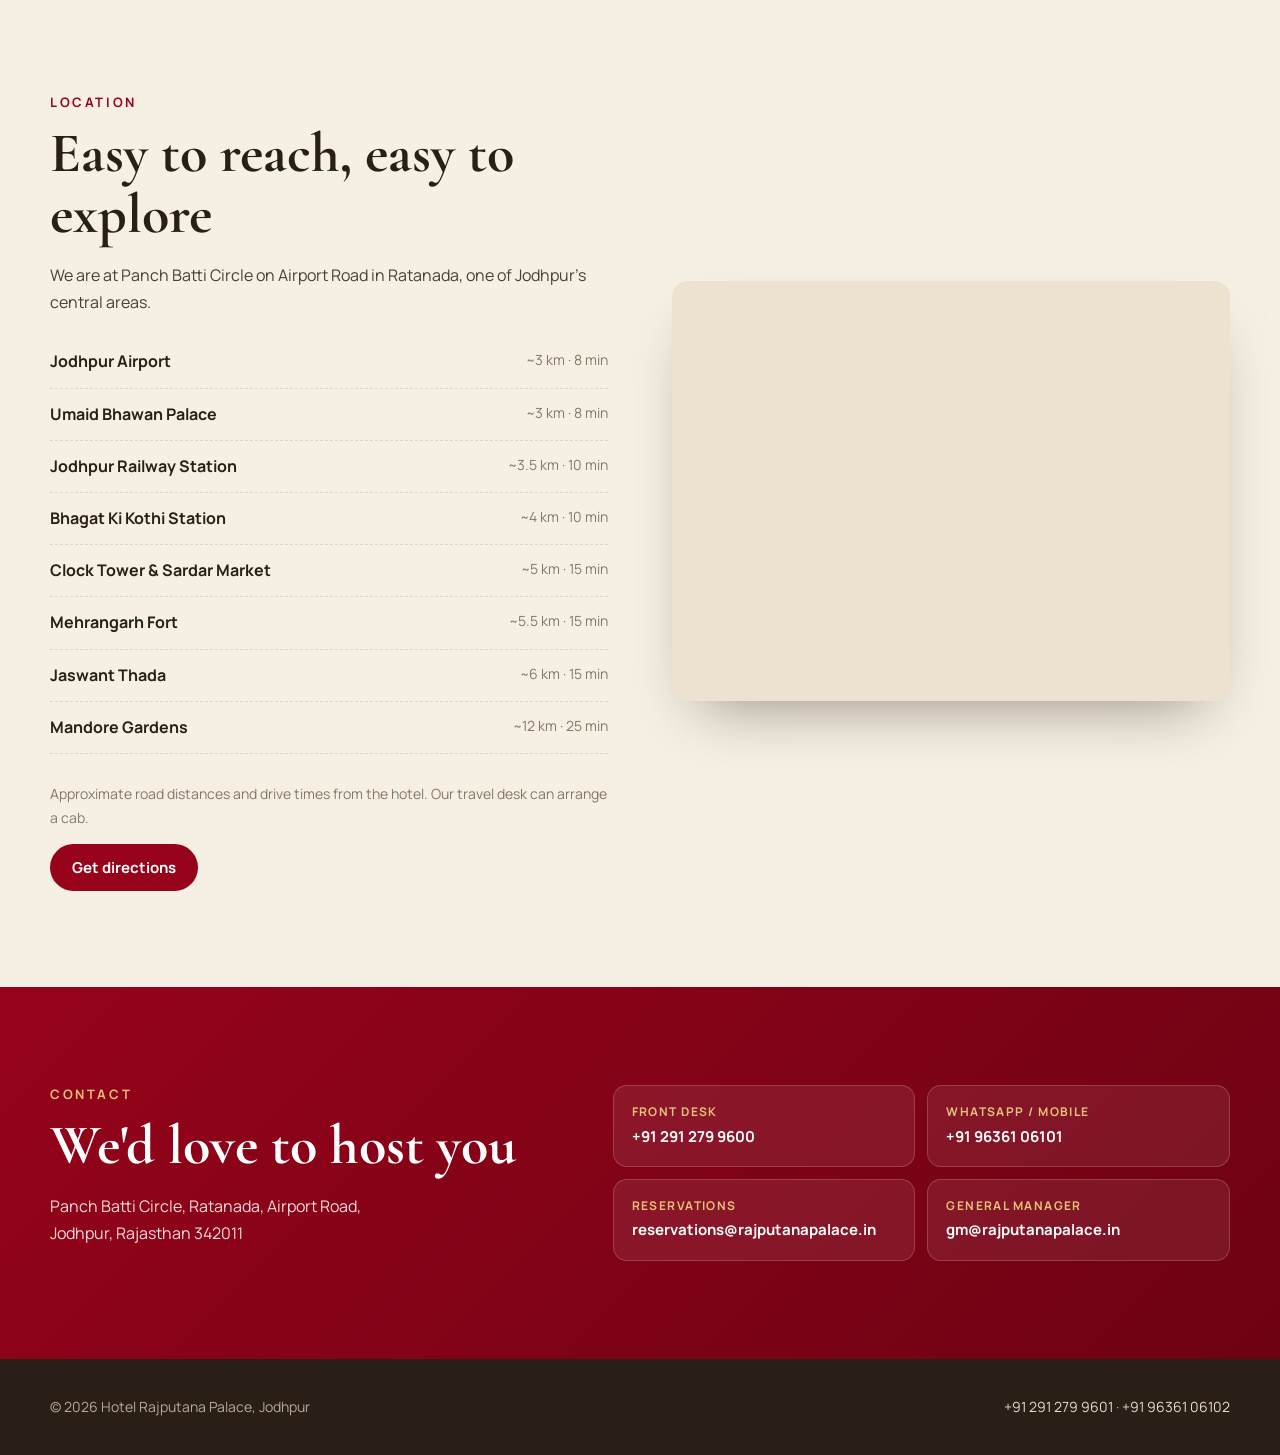
==== commit 720d0d4f: "Cache-bust styles.css and app.js so returning visitors get the latest code Co-Authored-By: Claude Op" ====
--- a/index.html
+++ b/index.html
@@ -9,9 +9,9 @@
 <meta property="og:site_name" content="Hotel Rajputana Palace">
 <meta property="og:title" content="Hotel Rajputana Palace, Jodhpur · Since 1992">
 <meta property="og:description" content="50 comfortable rooms at Panch Batti Circle, 5–10 minutes from Jodhpur Airport. Restaurant, bar, banquet hall and wedding lawn. Book direct for the best rate.">
-<meta property="og:url" content="https://rajputanapalace.in/">
-<meta property="og:image" content="https://rajputanapalace.in/og-image.jpg">
-<meta property="og:image:secure_url" content="https://rajputanapalace.in/og-image.jpg">
+<meta property="og:url" content="https://rajputana-palace-three.vercel.app/">
+<meta property="og:image" content="https://rajputana-palace-three.vercel.app/og-image.jpg">
+<meta property="og:image:secure_url" content="https://rajputana-palace-three.vercel.app/og-image.jpg">
 <meta property="og:image:type" content="image/jpeg">
 <meta property="og:image:width" content="1200">
 <meta property="og:image:height" content="630">
@@ -20,26 +20,26 @@
 <meta name="twitter:card" content="summary_large_image">
 <meta name="twitter:title" content="Hotel Rajputana Palace, Jodhpur · Since 1992">
 <meta name="twitter:description" content="50 rooms, restaurant, bar, banquet hall and wedding lawn, 5–10 minutes from Jodhpur Airport.">
-<meta name="twitter:image" content="https://rajputanapalace.in/og-image.jpg">
-<link rel="canonical" href="https://rajputanapalace.in/">
+<meta name="twitter:image" content="https://rajputana-palace-three.vercel.app/og-image.jpg">
+<link rel="canonical" href="https://rajputana-palace-three.vercel.app/">
 <meta name="theme-color" content="#1f3a68">
 <link rel="icon" href="assets/new/emblem.png">
 <link rel="preconnect" href="https://fonts.googleapis.com">
 <link rel="preconnect" href="https://fonts.gstatic.com" crossorigin>
 <link href="https://fonts.googleapis.com/css2?family=Cormorant+Garamond:wght@500;600;700&family=Manrope:wght@400;500;600;700&display=swap" rel="stylesheet">
-<link rel="stylesheet" href="styles.css">
+<link rel="stylesheet" href="styles.css?v=20261119">
 <script type="application/ld+json">
 {
  "@context": "https://schema.org",
  "@type": "Hotel",
  "name": "Hotel Rajputana Palace",
- "url": "https://rajputanapalace.in/",
+ "url": "https://rajputana-palace-three.vercel.app/",
  "image": [
-  "https://rajputanapalace.in/og-image.jpg",
-  "https://rajputanapalace.in/assets/new/hero-exterior-crop.jpg",
-  "https://rajputanapalace.in/assets/new/lobby-hd.jpg"
+  "https://rajputana-palace-three.vercel.app/og-image.jpg",
+  "https://rajputana-palace-three.vercel.app/assets/new/hero-exterior-crop.jpg",
+  "https://rajputana-palace-three.vercel.app/assets/new/lobby-hd.jpg"
  ],
- "logo": "https://rajputanapalace.in/assets/new/emblem.png",
+ "logo": "https://rajputana-palace-three.vercel.app/assets/new/emblem.png",
  "description": "3-star hotel in Jodhpur at Panch Batti Circle, 5–10 minutes from Jodhpur Airport and the railway station, with 50 rooms, a restaurant, bar, banquet hall and wedding lawn.",
  "starRating": {
   "@type": "Rating",
@@ -431,6 +431,6 @@
   <img alt="">
 </dialog>
 
-<script src="app.js"></script>
+<script src="app.js?v=20261119"></script>
 </body>
 </html>
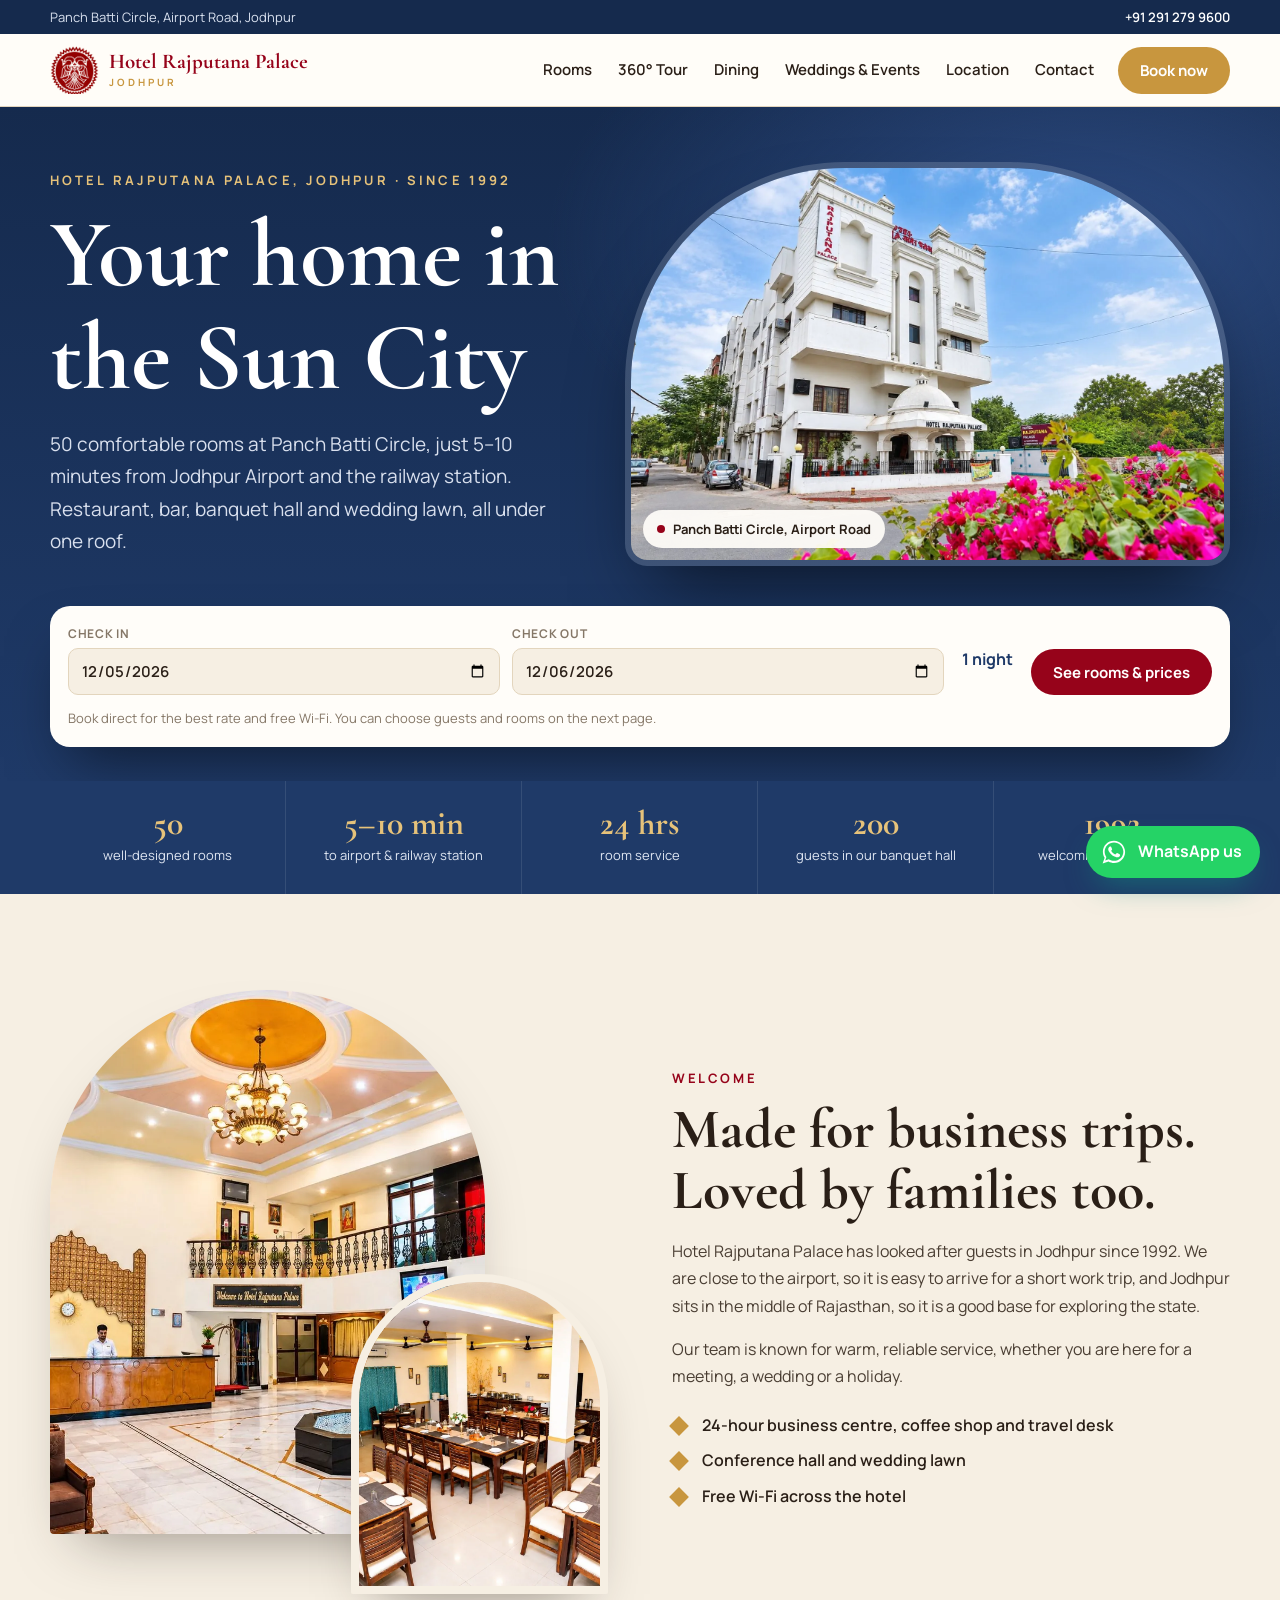
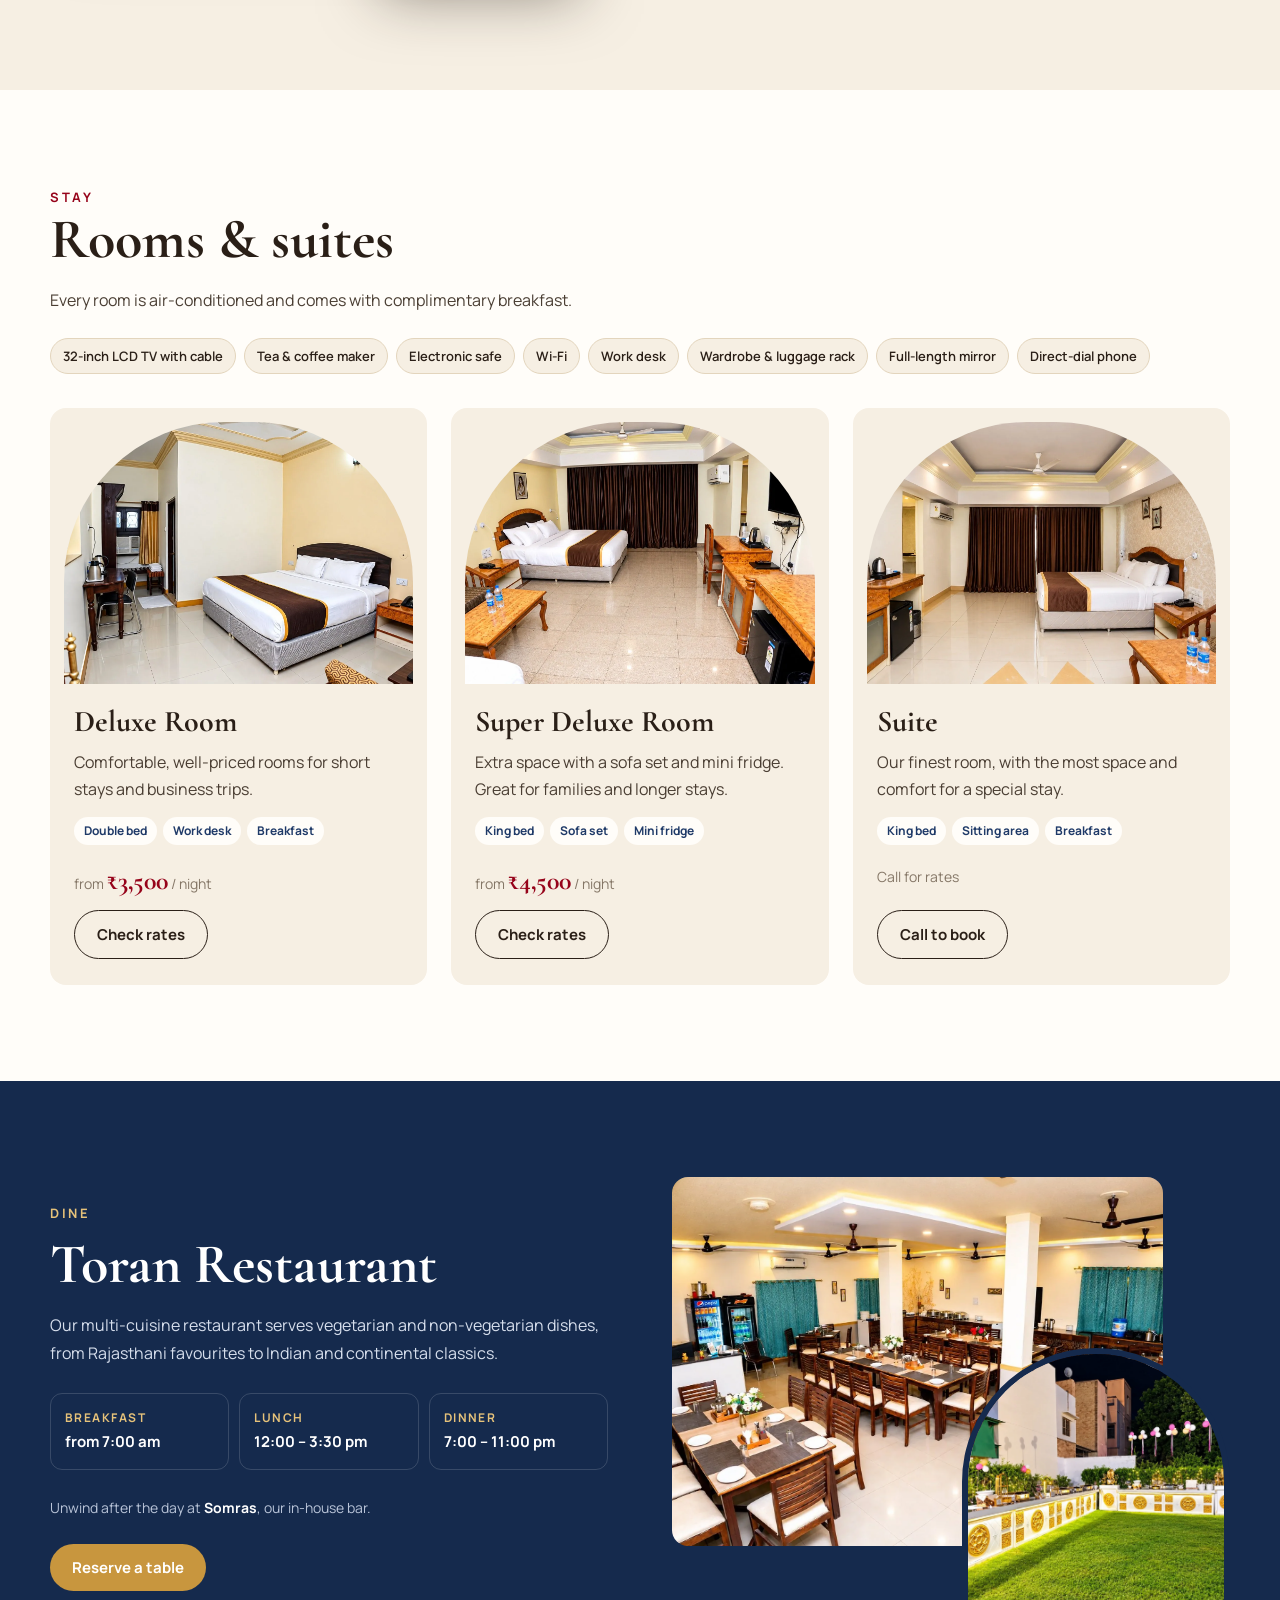
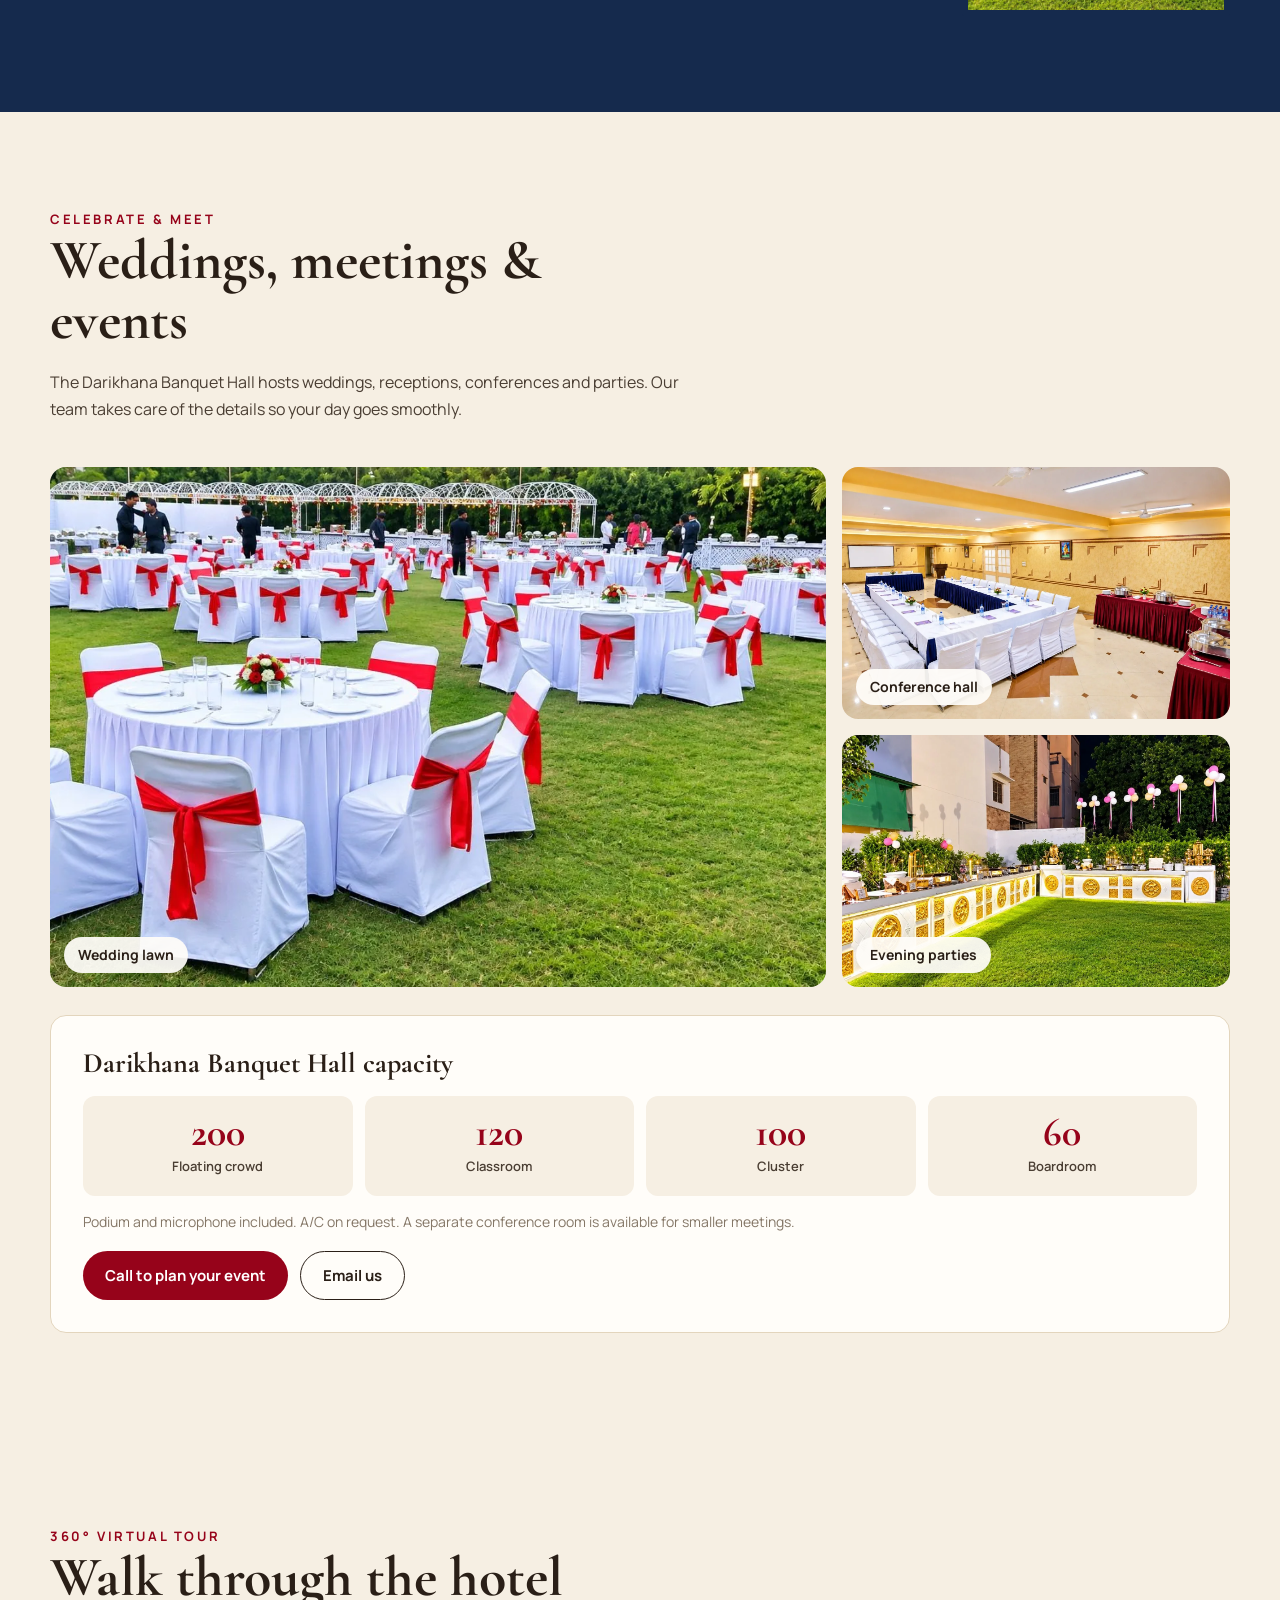
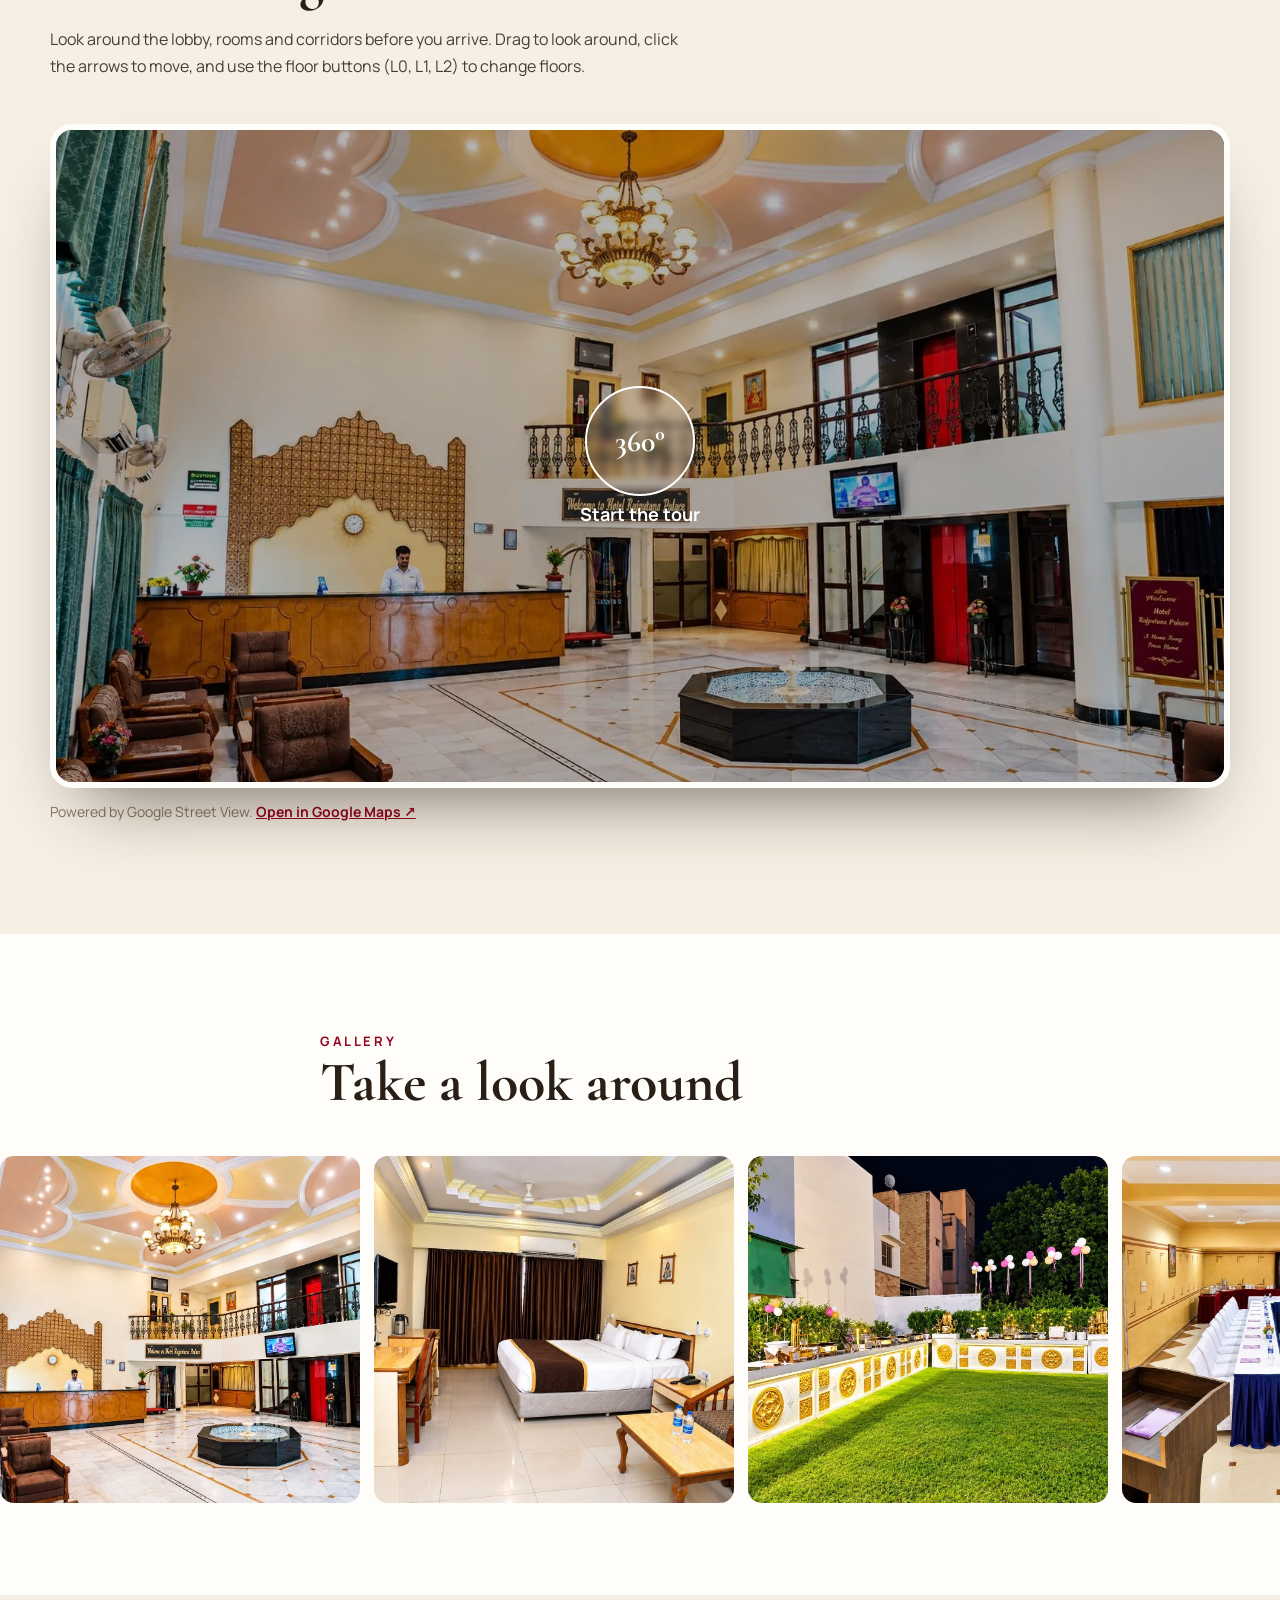
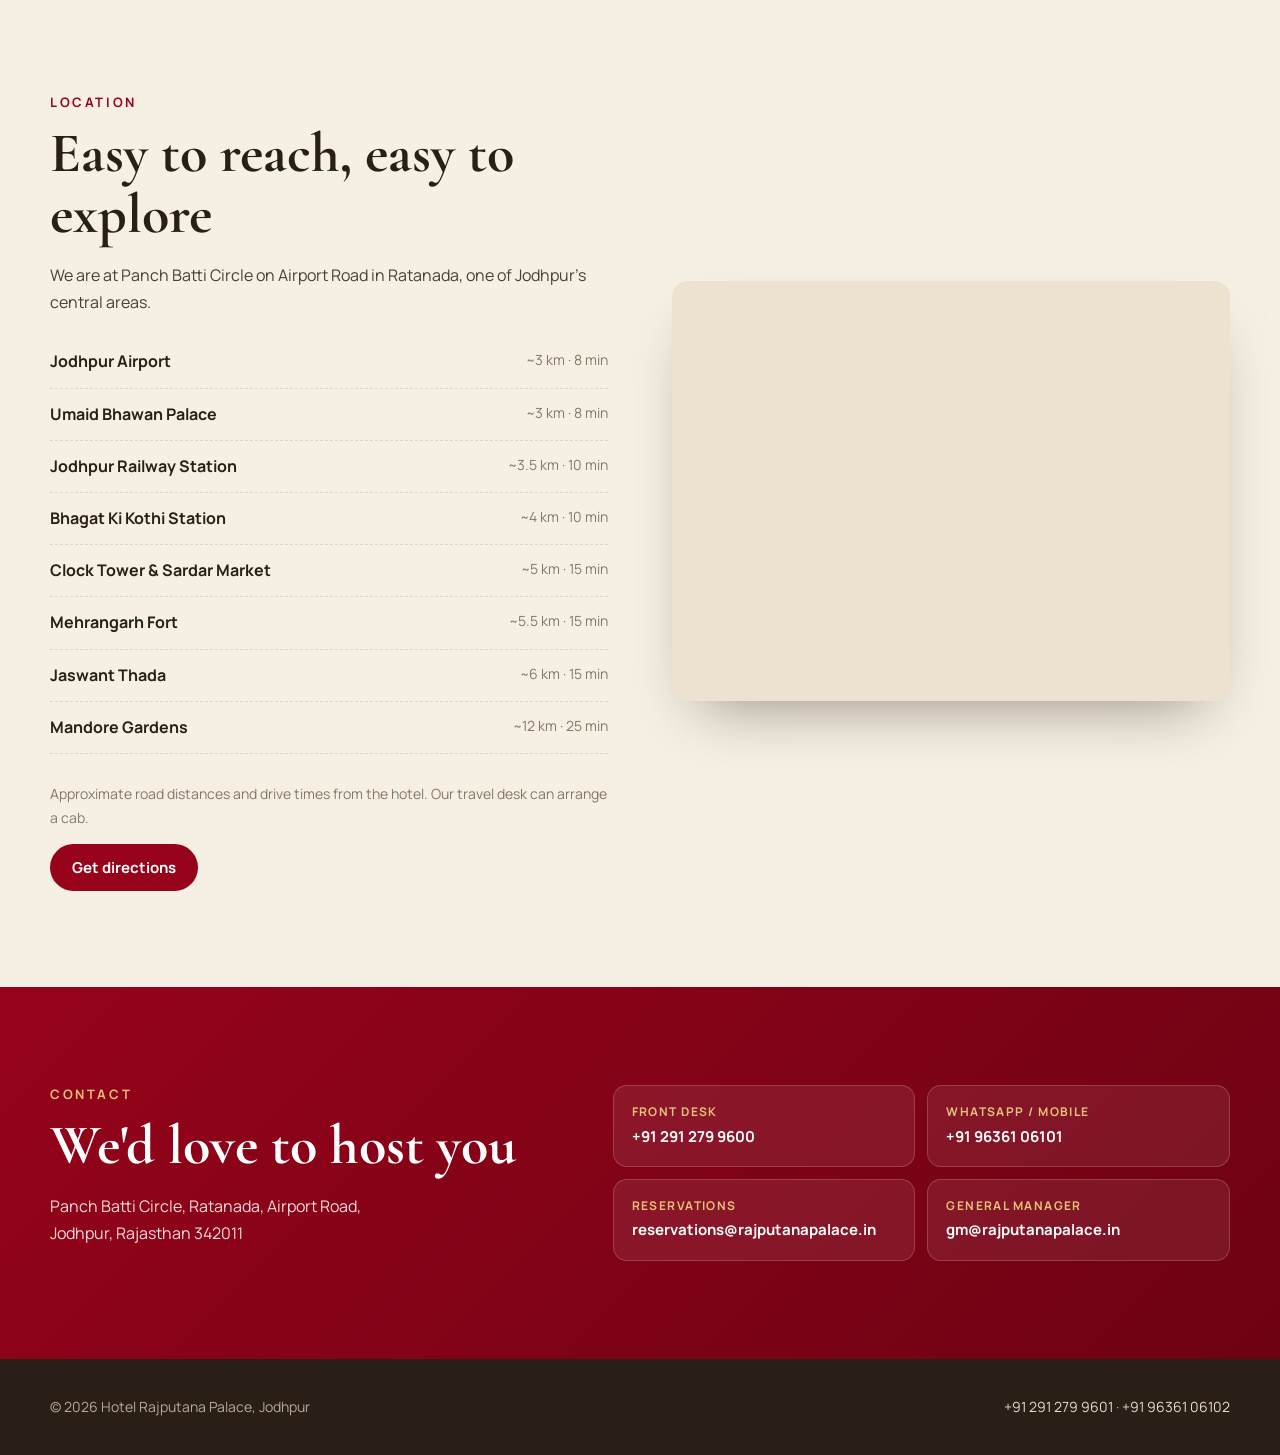
==== commit 5ee811a7: "Merge main into domain-switch" ====
--- a/index.html
+++ b/index.html
@@ -9,9 +9,9 @@
 <meta property="og:site_name" content="Hotel Rajputana Palace">
 <meta property="og:title" content="Hotel Rajputana Palace, Jodhpur · Since 1992">
 <meta property="og:description" content="50 comfortable rooms at Panch Batti Circle, 5–10 minutes from Jodhpur Airport. Restaurant, bar, banquet hall and wedding lawn. Book direct for the best rate.">
-<meta property="og:url" content="https://rajputana-palace-three.vercel.app/">
-<meta property="og:image" content="https://rajputana-palace-three.vercel.app/og-image.jpg">
-<meta property="og:image:secure_url" content="https://rajputana-palace-three.vercel.app/og-image.jpg">
+<meta property="og:url" content="https://rajputanapalace.in/">
+<meta property="og:image" content="https://rajputanapalace.in/og-image.jpg">
+<meta property="og:image:secure_url" content="https://rajputanapalace.in/og-image.jpg">
 <meta property="og:image:type" content="image/jpeg">
 <meta property="og:image:width" content="1200">
 <meta property="og:image:height" content="630">
@@ -20,8 +20,8 @@
 <meta name="twitter:card" content="summary_large_image">
 <meta name="twitter:title" content="Hotel Rajputana Palace, Jodhpur · Since 1992">
 <meta name="twitter:description" content="50 rooms, restaurant, bar, banquet hall and wedding lawn, 5–10 minutes from Jodhpur Airport.">
-<meta name="twitter:image" content="https://rajputana-palace-three.vercel.app/og-image.jpg">
-<link rel="canonical" href="https://rajputana-palace-three.vercel.app/">
+<meta name="twitter:image" content="https://rajputanapalace.in/og-image.jpg">
+<link rel="canonical" href="https://rajputanapalace.in/">
 <meta name="theme-color" content="#1f3a68">
 <link rel="icon" href="assets/new/emblem.png">
 <link rel="preconnect" href="https://fonts.googleapis.com">
@@ -33,13 +33,13 @@
  "@context": "https://schema.org",
  "@type": "Hotel",
  "name": "Hotel Rajputana Palace",
- "url": "https://rajputana-palace-three.vercel.app/",
+ "url": "https://rajputanapalace.in/",
  "image": [
-  "https://rajputana-palace-three.vercel.app/og-image.jpg",
-  "https://rajputana-palace-three.vercel.app/assets/new/hero-exterior-crop.jpg",
-  "https://rajputana-palace-three.vercel.app/assets/new/lobby-hd.jpg"
+  "https://rajputanapalace.in/og-image.jpg",
+  "https://rajputanapalace.in/assets/new/hero-exterior-crop.jpg",
+  "https://rajputanapalace.in/assets/new/lobby-hd.jpg"
  ],
- "logo": "https://rajputana-palace-three.vercel.app/assets/new/emblem.png",
+ "logo": "https://rajputanapalace.in/assets/new/emblem.png",
  "description": "3-star hotel in Jodhpur at Panch Batti Circle, 5–10 minutes from Jodhpur Airport and the railway station, with 50 rooms, a restaurant, bar, banquet hall and wedding lawn.",
  "starRating": {
   "@type": "Rating",
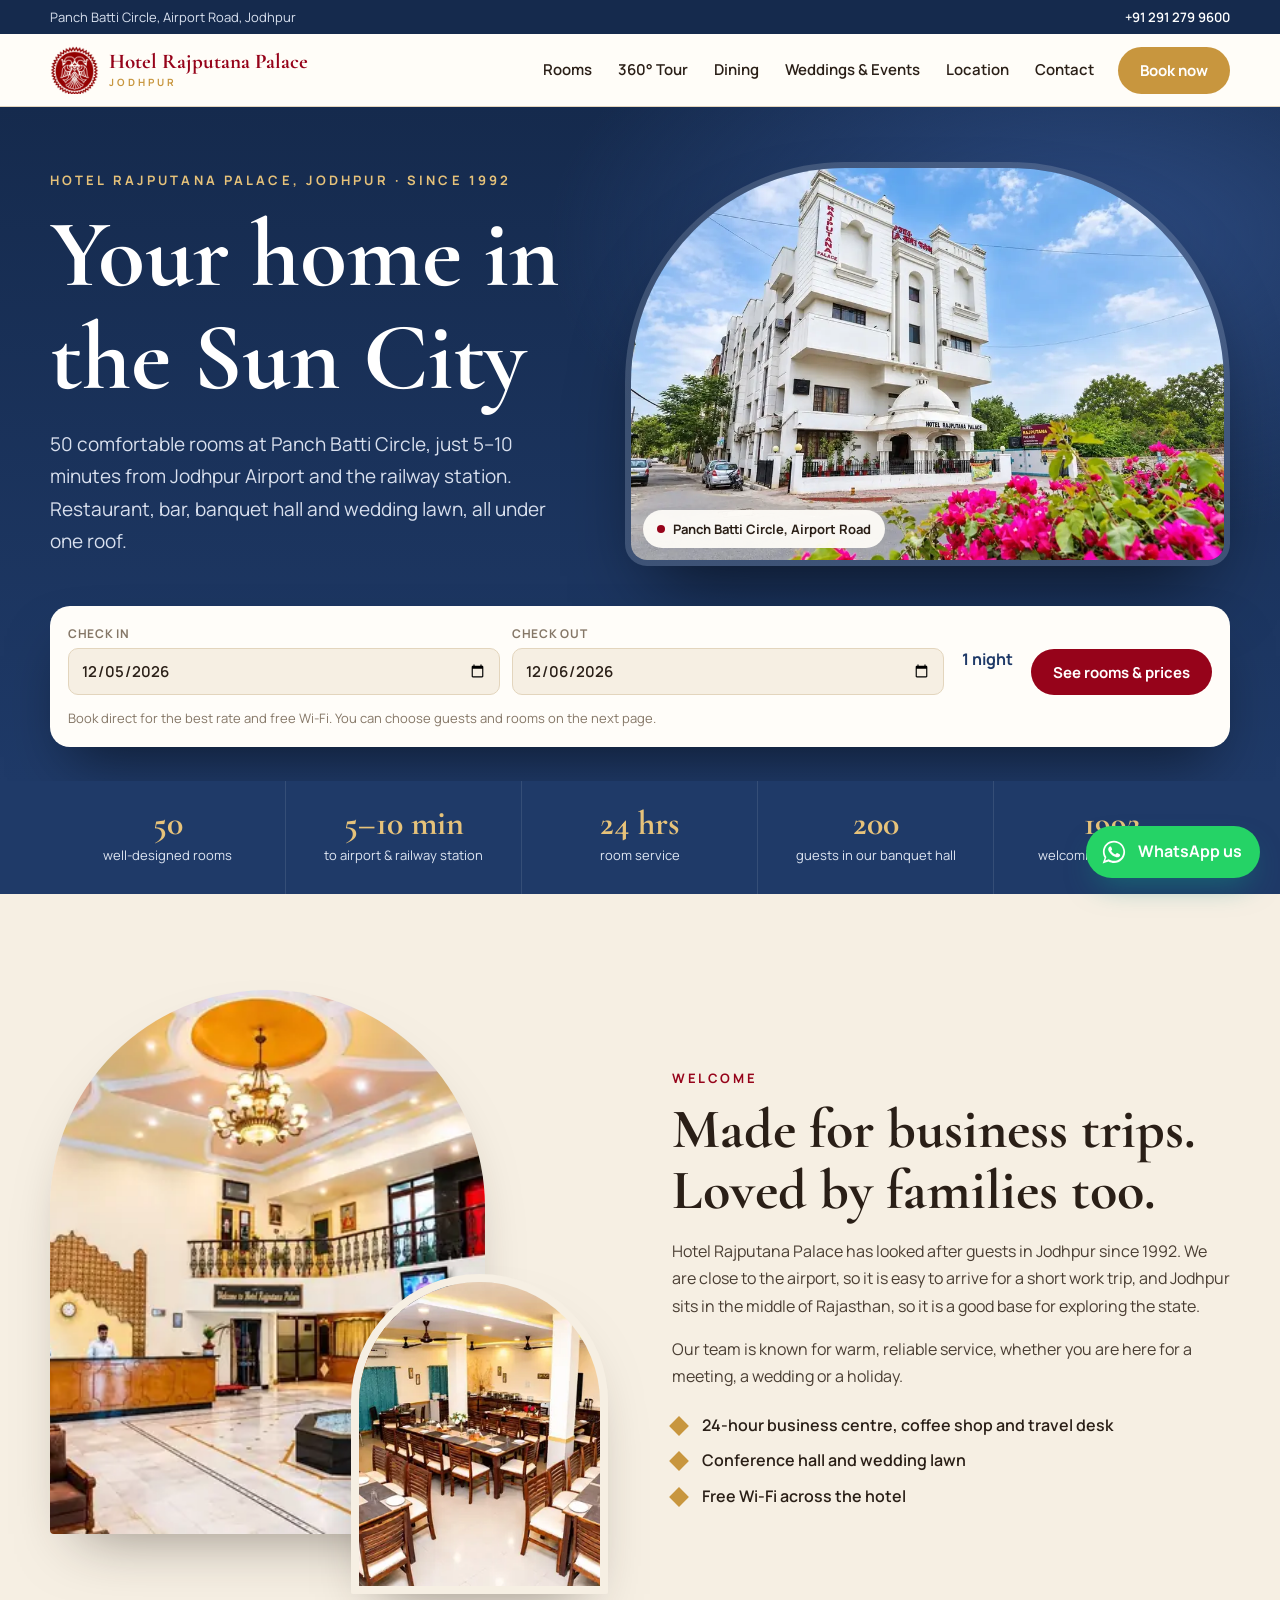
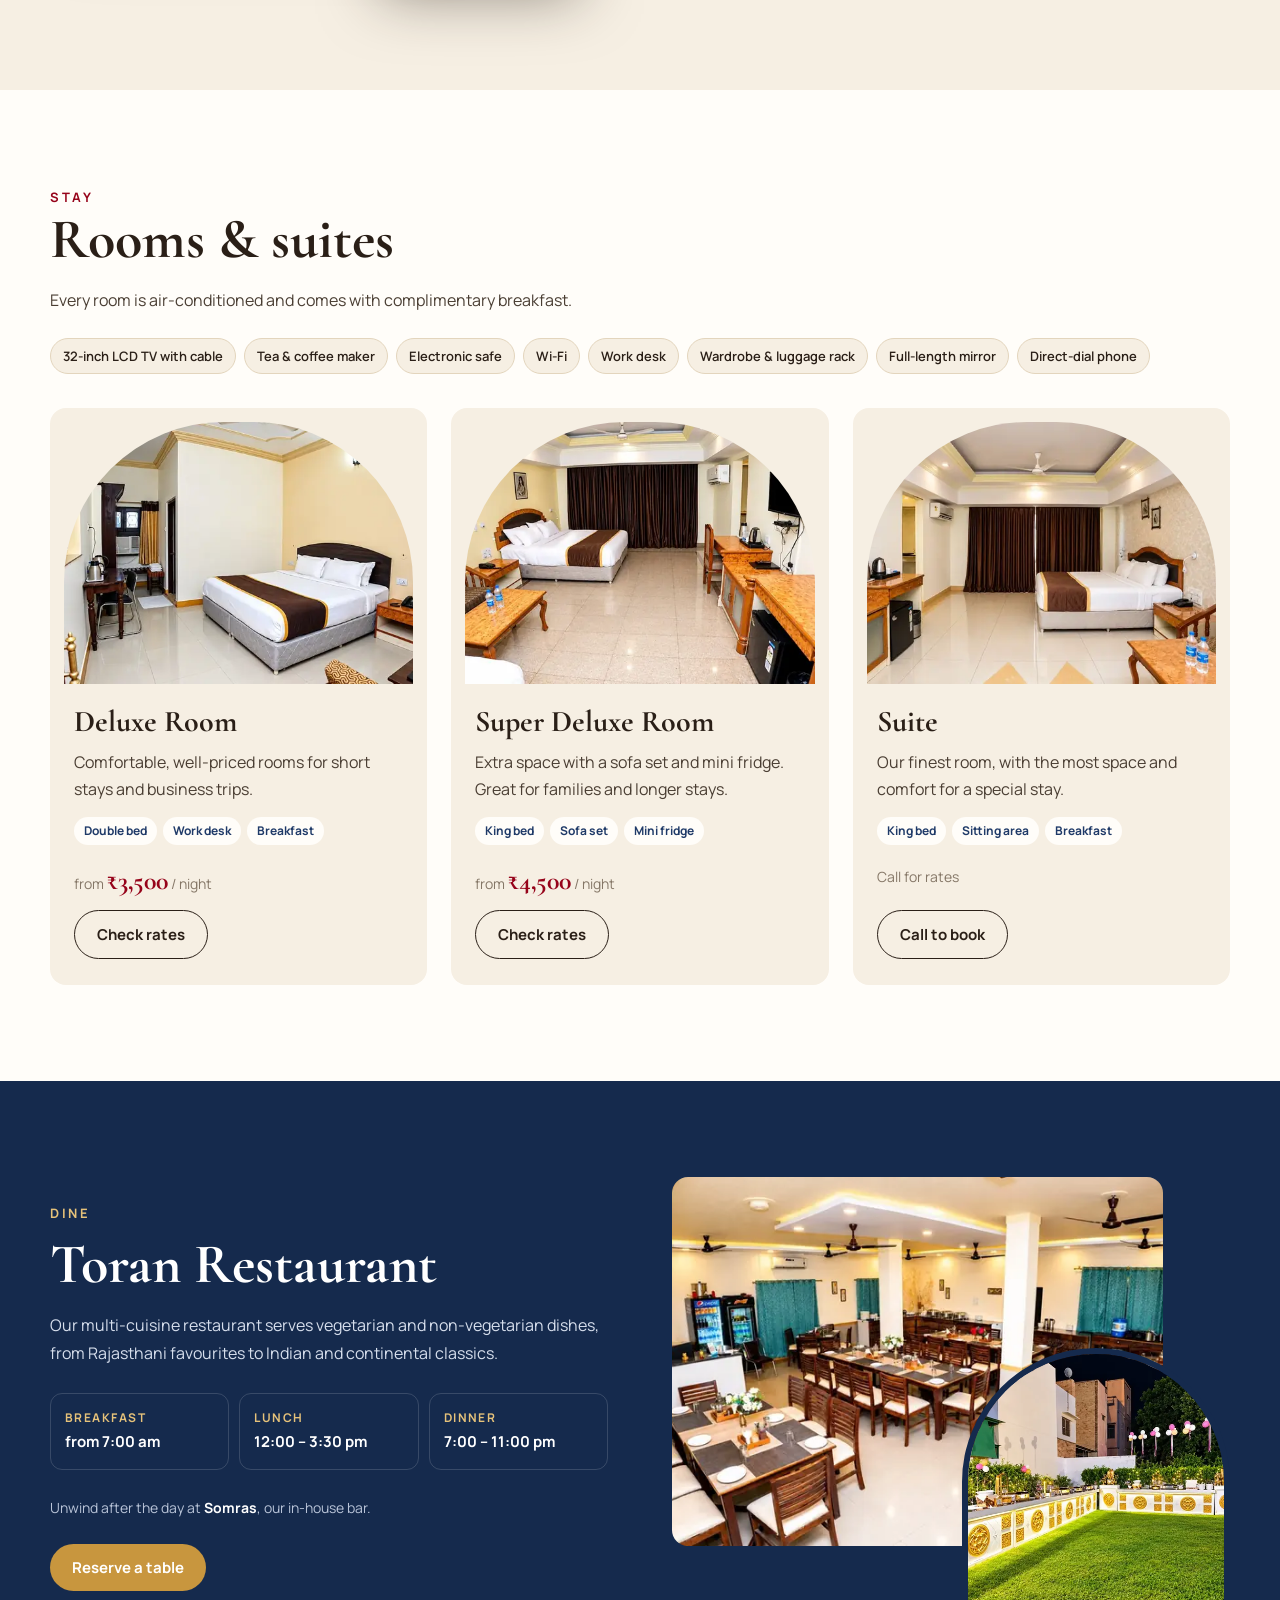
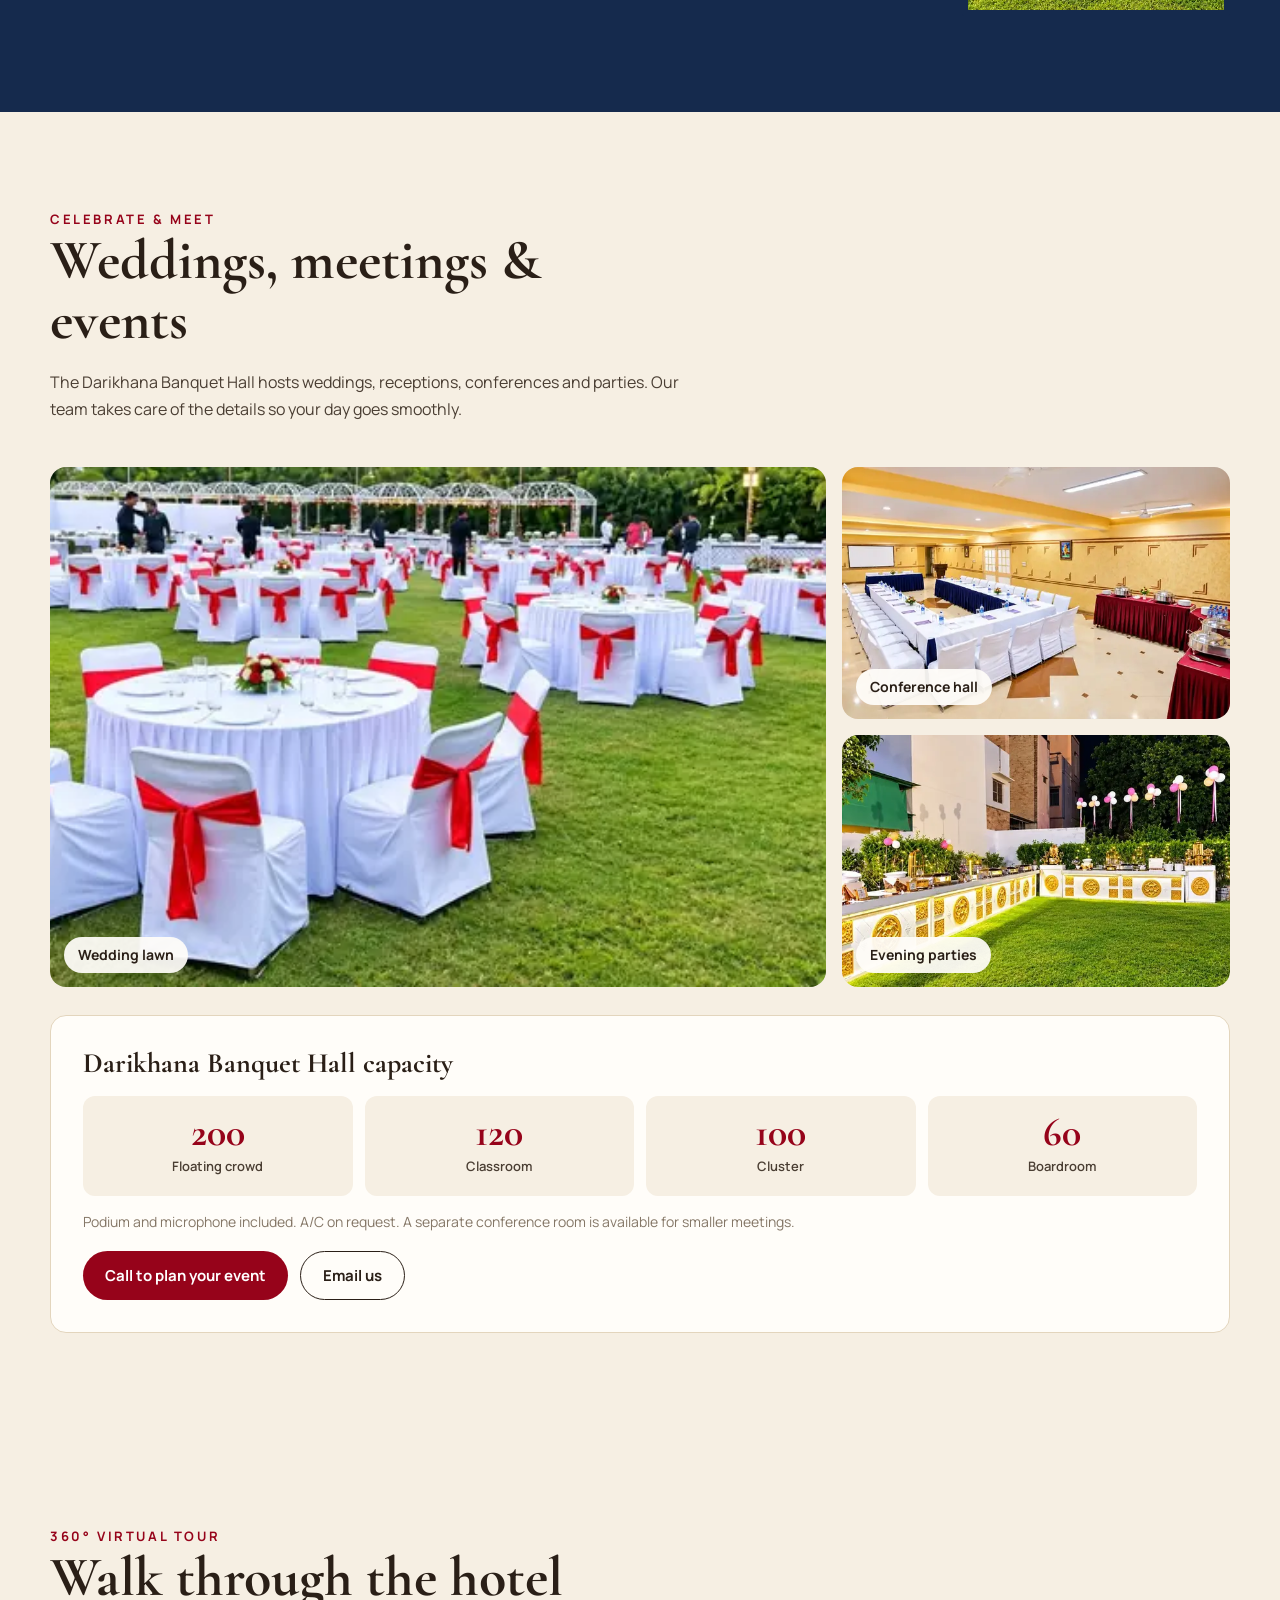
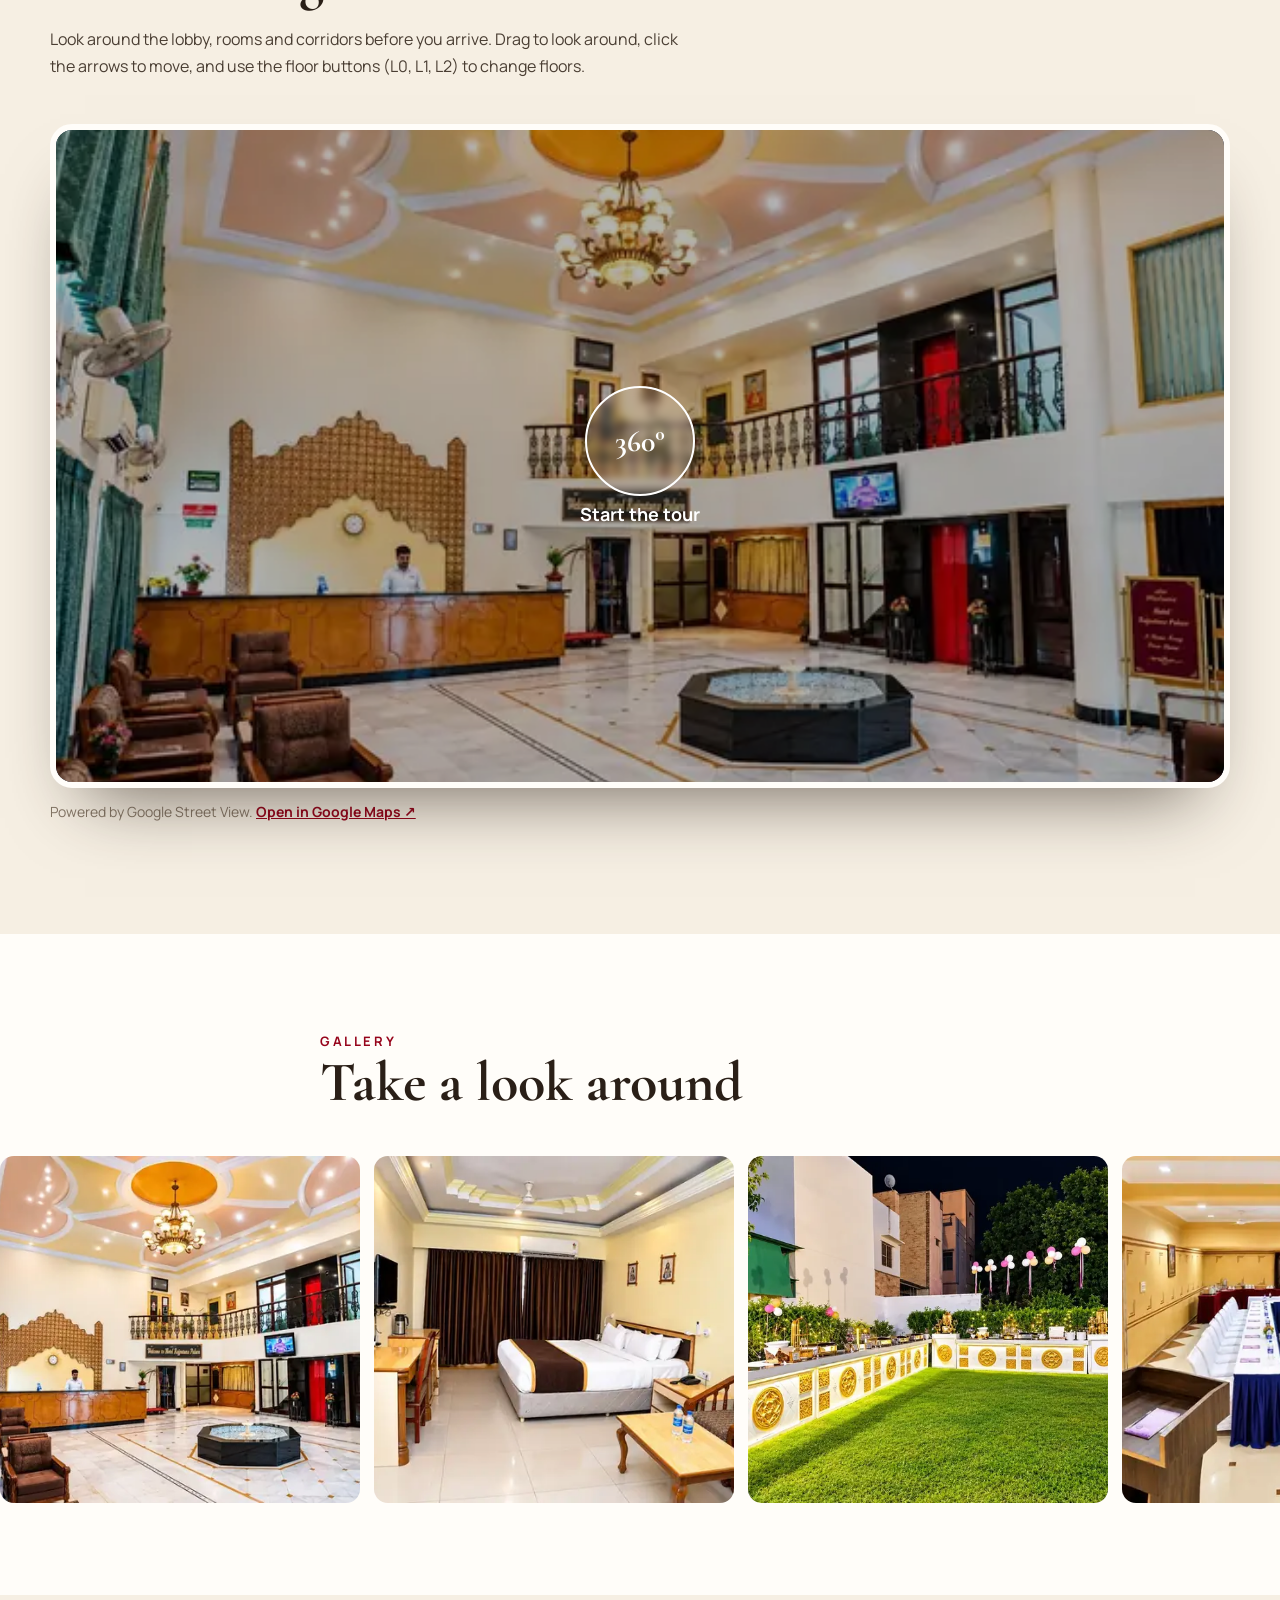
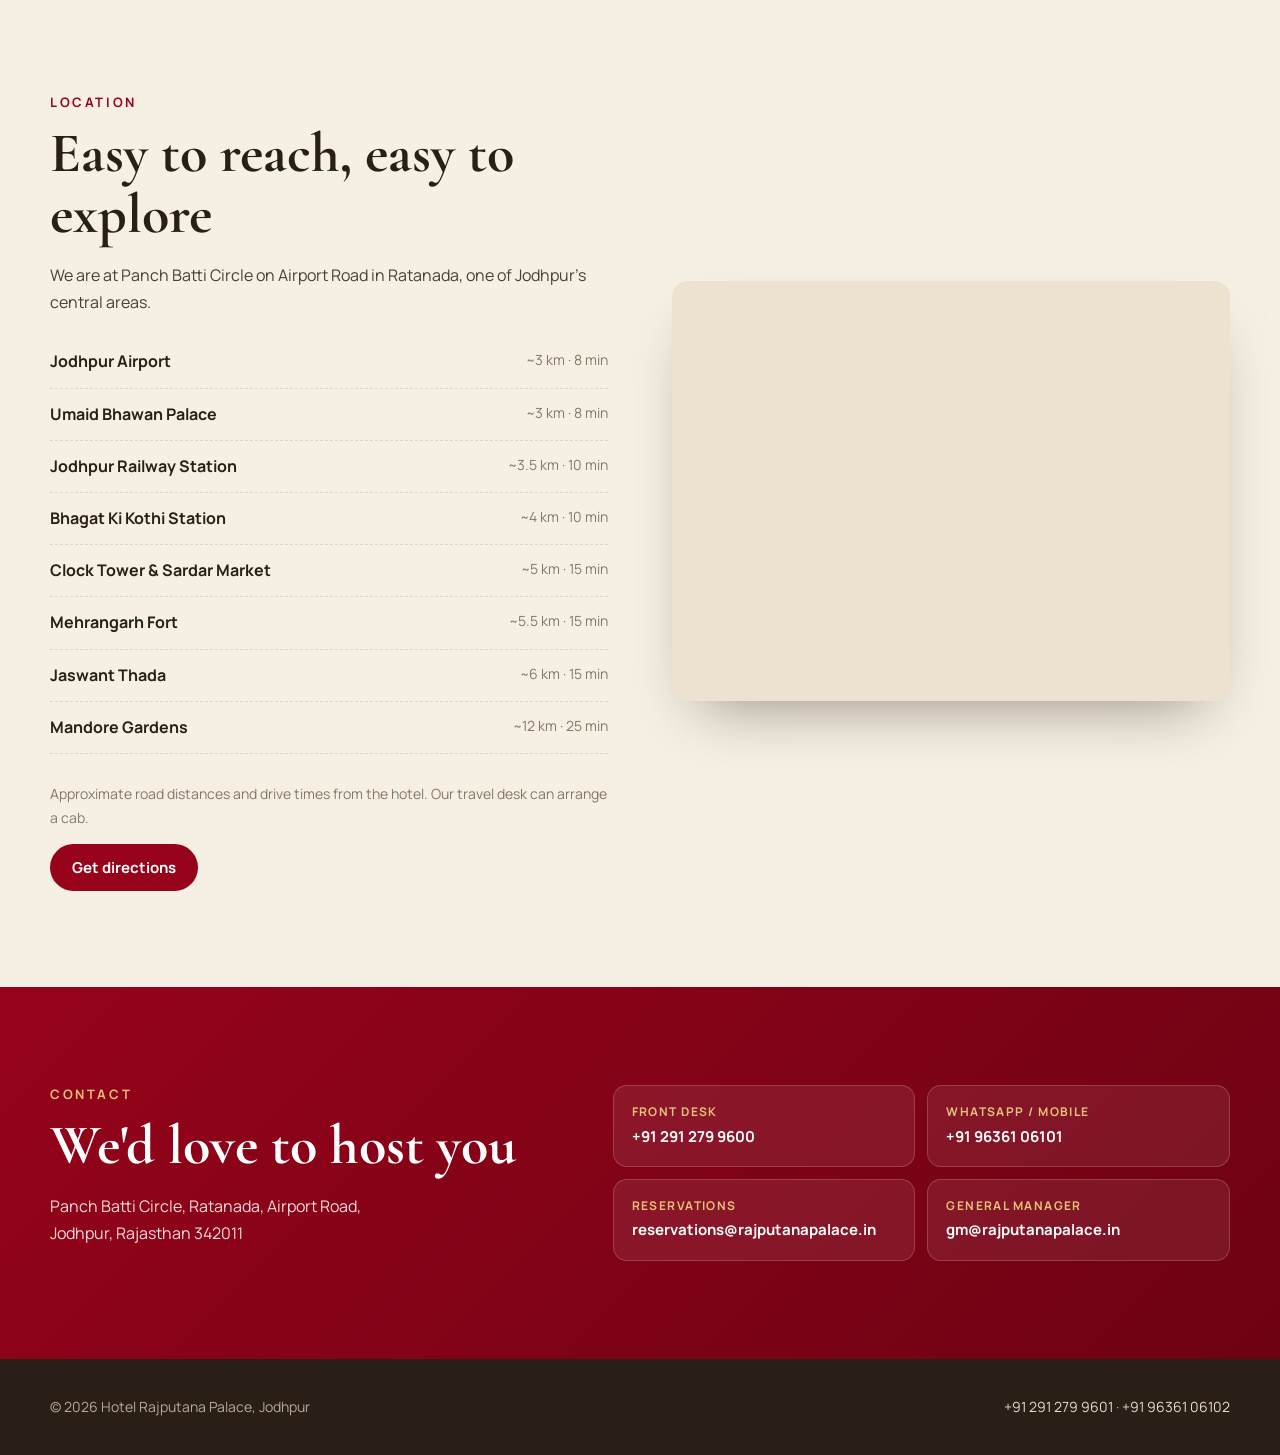
==== commit 6780dda9: "Faster images: 600/1000w WebP srcset, hero preload + priority, small logo, 30-day asset caching Co-A" ====
--- a/index.html
+++ b/index.html
@@ -9,9 +9,9 @@
 <meta property="og:site_name" content="Hotel Rajputana Palace">
 <meta property="og:title" content="Hotel Rajputana Palace, Jodhpur · Since 1992">
 <meta property="og:description" content="50 comfortable rooms at Panch Batti Circle, 5–10 minutes from Jodhpur Airport. Restaurant, bar, banquet hall and wedding lawn. Book direct for the best rate.">
-<meta property="og:url" content="https://rajputanapalace.in/">
-<meta property="og:image" content="https://rajputanapalace.in/og-image.jpg">
-<meta property="og:image:secure_url" content="https://rajputanapalace.in/og-image.jpg">
+<meta property="og:url" content="https://rajputana-palace-three.vercel.app/">
+<meta property="og:image" content="https://rajputana-palace-three.vercel.app/og-image.jpg">
+<meta property="og:image:secure_url" content="https://rajputana-palace-three.vercel.app/og-image.jpg">
 <meta property="og:image:type" content="image/jpeg">
 <meta property="og:image:width" content="1200">
 <meta property="og:image:height" content="630">
@@ -20,9 +20,10 @@
 <meta name="twitter:card" content="summary_large_image">
 <meta name="twitter:title" content="Hotel Rajputana Palace, Jodhpur · Since 1992">
 <meta name="twitter:description" content="50 rooms, restaurant, bar, banquet hall and wedding lawn, 5–10 minutes from Jodhpur Airport.">
-<meta name="twitter:image" content="https://rajputanapalace.in/og-image.jpg">
-<link rel="canonical" href="https://rajputanapalace.in/">
+<meta name="twitter:image" content="https://rajputana-palace-three.vercel.app/og-image.jpg">
+<link rel="canonical" href="https://rajputana-palace-three.vercel.app/">
 <meta name="theme-color" content="#1f3a68">
+<link rel="preload" as="image" href="assets/new/hero-exterior-clean-1000.webp" imagesrcset="assets/new/hero-exterior-clean-600.webp 600w, assets/new/hero-exterior-clean-1000.webp 1000w, assets/new/hero-exterior-clean.webp 1600w" imagesizes="(max-width:900px) 100vw, 50vw" fetchpriority="high">
 <link rel="icon" href="assets/new/emblem.png">
 <link rel="preconnect" href="https://fonts.googleapis.com">
 <link rel="preconnect" href="https://fonts.gstatic.com" crossorigin>
@@ -33,13 +34,13 @@
  "@context": "https://schema.org",
  "@type": "Hotel",
  "name": "Hotel Rajputana Palace",
- "url": "https://rajputanapalace.in/",
+ "url": "https://rajputana-palace-three.vercel.app/",
  "image": [
-  "https://rajputanapalace.in/og-image.jpg",
-  "https://rajputanapalace.in/assets/new/hero-exterior-crop.jpg",
-  "https://rajputanapalace.in/assets/new/lobby-hd.jpg"
+  "https://rajputana-palace-three.vercel.app/og-image.jpg",
+  "https://rajputana-palace-three.vercel.app/assets/new/hero-exterior-crop.jpg",
+  "https://rajputana-palace-three.vercel.app/assets/new/lobby-hd.jpg"
  ],
- "logo": "https://rajputanapalace.in/assets/new/emblem.png",
+ "logo": "https://rajputana-palace-three.vercel.app/assets/new/emblem.png",
  "description": "3-star hotel in Jodhpur at Panch Batti Circle, 5–10 minutes from Jodhpur Airport and the railway station, with 50 rooms, a restaurant, bar, banquet hall and wedding lawn.",
  "starRating": {
   "@type": "Rating",
@@ -154,7 +155,7 @@
   </div>
   <div class="wrap nav-in">
     <a class="brand" href="#top" aria-label="Hotel Rajputana Palace, home">
-      <img src="assets/new/emblem.png" alt="" width="240" height="233"><span class="brand-name">Hotel Rajputana Palace<small>Jodhpur</small></span>
+      <img src="assets/new/emblem-120.webp" alt="" width="120" height="117"><span class="brand-name">Hotel Rajputana Palace<small>Jodhpur</small></span>
     </a>
     <nav class="links" aria-label="Main">
       <a href="#rooms">Rooms</a>
@@ -178,7 +179,7 @@
         <p class="lead">50 comfortable rooms at Panch Batti Circle, just 5–10 minutes from Jodhpur Airport and the railway station. Restaurant, bar, banquet hall and wedding lawn, all under one roof.</p>
       </div>
       <figure class="hero-photo">
-        <img class="hero-img" src="assets/new/hero-exterior-clean.webp" alt="Hotel Rajputana Palace building under a blue sky with pink bougainvillea in front" width="1600" height="1067">
+        <img class="hero-img" fetchpriority="high" src="assets/new/hero-exterior-clean.webp" srcset="assets/new/hero-exterior-clean-600.webp 600w, assets/new/hero-exterior-clean-1000.webp 1000w, assets/new/hero-exterior-clean.webp 1600w" sizes="(max-width:900px) 100vw, 50vw" alt="Hotel Rajputana Palace building under a blue sky with pink bougainvillea in front" width="1600" height="1067">
         <figcaption><span class="dot"></span>Panch Batti Circle, Airport Road</figcaption>
       </figure>
     </div>
@@ -208,8 +209,8 @@
   <section class="section welcome">
     <div class="wrap split">
       <div class="arch-pair">
-        <img class="arch" src="assets/new/lobby-hd.webp" alt="Grand double-height lobby with a chandelier, fountain and reception desk" width="1535" height="1025" loading="lazy">
-        <img class="arch small" src="assets/new/restaurant.webp" alt="Restaurant with wooden tables set for guests" width="1526" height="1031" loading="lazy">
+        <img decoding="async" class="arch" src="assets/new/lobby-hd.webp" srcset="assets/new/lobby-hd-600.webp 600w, assets/new/lobby-hd-1000.webp 1000w, assets/new/lobby-hd.webp 1535w" sizes="(max-width:900px) 78vw, 440px" alt="Grand double-height lobby with a chandelier, fountain and reception desk" width="1535" height="1025" loading="lazy">
+        <img decoding="async" class="arch small" src="assets/new/restaurant.webp" srcset="assets/new/restaurant-600.webp 600w, assets/new/restaurant-1000.webp 1000w, assets/new/restaurant.webp 1526w" sizes="(max-width:900px) 46vw, 260px" alt="Restaurant with wooden tables set for guests" width="1526" height="1031" loading="lazy">
       </div>
       <div>
         <p class="eyebrow">Welcome</p>
@@ -239,7 +240,7 @@
       </ul>
       <div class="room-grid">
         <article class="room">
-          <div class="room-img"><img src="assets/new/room-deluxe.webp" alt="Deluxe room with a king bed, writing desk and tea set" width="1535" height="1024" loading="lazy"></div>
+          <div class="room-img"><img decoding="async" src="assets/new/room-deluxe.webp" srcset="assets/new/room-deluxe-600.webp 600w, assets/new/room-deluxe-1000.webp 1000w, assets/new/room-deluxe.webp 1535w" sizes="(max-width:900px) 100vw, 400px" alt="Deluxe room with a king bed, writing desk and tea set" width="1535" height="1024" loading="lazy"></div>
           <div class="room-body">
             <h3>Deluxe Room</h3>
             <p>Comfortable, well-priced rooms for short stays and business trips.</p>
@@ -249,7 +250,7 @@
           </div>
         </article>
         <article class="room">
-          <div class="room-img"><img src="assets/new/room-super-deluxe.webp" alt="Spacious Super Deluxe room with king bed, sofa set, mini fridge and TV" width="1535" height="1024" loading="lazy"></div>
+          <div class="room-img"><img decoding="async" src="assets/new/room-super-deluxe.webp" srcset="assets/new/room-super-deluxe-600.webp 600w, assets/new/room-super-deluxe-1000.webp 1000w, assets/new/room-super-deluxe.webp 1535w" sizes="(max-width:900px) 100vw, 400px" alt="Spacious Super Deluxe room with king bed, sofa set, mini fridge and TV" width="1535" height="1024" loading="lazy"></div>
           <div class="room-body">
             <h3>Super Deluxe Room</h3>
             <p>Extra space with a sofa set and mini fridge. Great for families and longer stays.</p>
@@ -259,7 +260,7 @@
           </div>
         </article>
         <article class="room">
-          <div class="room-img"><img src="assets/new/room-suite.webp" alt="Suite with damask wallpaper, king bed, sitting area and mini fridge" width="1535" height="1025" loading="lazy"></div>
+          <div class="room-img"><img decoding="async" src="assets/new/room-suite.webp" srcset="assets/new/room-suite-600.webp 600w, assets/new/room-suite-1000.webp 1000w, assets/new/room-suite.webp 1535w" sizes="(max-width:900px) 100vw, 400px" alt="Suite with damask wallpaper, king bed, sitting area and mini fridge" width="1535" height="1025" loading="lazy"></div>
           <div class="room-body">
             <h3>Suite</h3>
             <p>Our finest room, with the most space and comfort for a special stay.</p>
@@ -288,8 +289,8 @@
         <a class="btn gold" href="tel:+912912799600">Reserve a table</a>
       </div>
       <div class="dine-imgs">
-        <img src="assets/new/restaurant.webp" alt="Restaurant with wooden tables, buffet counter and teal curtains" width="1526" height="1031" loading="lazy">
-        <img src="assets/new/lawn-night.webp" alt="Buffet counters with gold carvings set up on the lawn at night" width="1374" height="1145" loading="lazy">
+        <img decoding="async" src="assets/new/restaurant.webp" srcset="assets/new/restaurant-600.webp 600w, assets/new/restaurant-1000.webp 1000w, assets/new/restaurant.webp 1526w" sizes="(max-width:900px) 100vw, 400px" alt="Restaurant with wooden tables, buffet counter and teal curtains" width="1526" height="1031" loading="lazy">
+        <img decoding="async" src="assets/new/lawn-night.webp" srcset="assets/new/lawn-night-600.webp 600w, assets/new/lawn-night-1000.webp 1000w, assets/new/lawn-night.webp 1374w" sizes="(max-width:900px) 100vw, 400px" alt="Buffet counters with gold carvings set up on the lawn at night" width="1374" height="1145" loading="lazy">
       </div>
     </div>
   </section>
@@ -304,9 +305,9 @@
       </div>
 
       <div class="events-grid">
-        <figure class="ev big"><img src="assets/new/lawn-wedding.webp" alt="Wedding lawn with round tables, white chair covers and red sashes" width="1600" height="796" loading="lazy"><figcaption>Wedding lawn</figcaption></figure>
-        <figure class="ev"><img src="assets/new/conference-2.webp" alt="Conference hall with U-shaped tables, projector screen and buffet" width="1536" height="1024" loading="lazy"><figcaption>Conference hall</figcaption></figure>
-        <figure class="ev"><img src="assets/new/lawn-night.webp" alt="Lawn buffet with gold-carved counters, fairy lights and balloons at night" width="1374" height="1145" loading="lazy"><figcaption>Evening parties</figcaption></figure>
+        <figure class="ev big"><img decoding="async" src="assets/new/lawn-wedding.webp" srcset="assets/new/lawn-wedding-600.webp 600w, assets/new/lawn-wedding-1000.webp 1000w, assets/new/lawn-wedding.webp 1600w" sizes="(max-width:900px) 100vw, 400px" alt="Wedding lawn with round tables, white chair covers and red sashes" width="1600" height="796" loading="lazy"><figcaption>Wedding lawn</figcaption></figure>
+        <figure class="ev"><img decoding="async" src="assets/new/conference-2.webp" srcset="assets/new/conference-2-600.webp 600w, assets/new/conference-2-1000.webp 1000w, assets/new/conference-2.webp 1536w" sizes="(max-width:900px) 100vw, 400px" alt="Conference hall with U-shaped tables, projector screen and buffet" width="1536" height="1024" loading="lazy"><figcaption>Conference hall</figcaption></figure>
+        <figure class="ev"><img decoding="async" src="assets/new/lawn-night.webp" srcset="assets/new/lawn-night-600.webp 600w, assets/new/lawn-night-1000.webp 1000w, assets/new/lawn-night.webp 1374w" sizes="(max-width:900px) 100vw, 400px" alt="Lawn buffet with gold-carved counters, fairy lights and balloons at night" width="1374" height="1145" loading="lazy"><figcaption>Evening parties</figcaption></figure>
       </div>
 
       <div class="capacity">
@@ -336,7 +337,7 @@
       </div>
       <div class="tour-frame" id="tourFrame" data-src="https://www.google.com/maps/embed?pb=!4v1794983730909!6m8!1m7!1sCAoSHENJQUJJaEQ3OW9iVXpSblBOdlFWS25UeXZCb3o.!2m2!1d26.26653474271916!2d73.03814876378651!3f160!4f0!5f0.7820865974627469">
         <button class="tour-start" type="button" aria-label="Start the 360 degree virtual tour">
-          <img src="assets/new/lobby-hd.webp" alt="" width="1535" height="1025" loading="lazy">
+          <img decoding="async" src="assets/new/lobby-hd.webp" srcset="assets/new/lobby-hd-600.webp 600w, assets/new/lobby-hd-1000.webp 1000w, assets/new/lobby-hd.webp 1535w" sizes="(max-width:900px) 100vw, 400px" alt="" width="1535" height="1025" loading="lazy">
           <span class="tour-play"><b>360°</b>Start the tour</span>
         </button>
       </div>
@@ -351,16 +352,16 @@
       <h2>Take a look around</h2>
     </div>
     <div class="gallery" id="galleryStrip">
-      <button><img src="assets/new/lobby-hd.webp" alt="Lobby with chandelier and fountain" loading="lazy"></button>
-      <button><img src="assets/new/room-4.webp" alt="Room with king bed and sitting area" loading="lazy"></button>
-      <button><img src="assets/new/lawn-night.webp" alt="Lawn buffet at night" loading="lazy"></button>
-      <button><img src="assets/new/conference-1.webp" alt="Conference hall with podium and U-shaped tables" loading="lazy"></button>
-      <button><img src="assets/new/room-5.webp" alt="Room with double bed and work desk" loading="lazy"></button>
-      <button><img src="assets/new/bath-1.webp" alt="Bathroom with vessel basin and marble counter" loading="lazy"></button>
-      <button><img src="assets/new/restaurant.webp" alt="Restaurant" loading="lazy"></button>
-      <button><img src="assets/new/room-6.webp" alt="Room with king bed and armchairs" loading="lazy"></button>
-      <button><img src="assets/new/bath-2.webp" alt="Bathroom with yellow and cream tiles" loading="lazy"></button>
-      <button><img src="assets/darikhana-2.webp" alt="Wedding stage with carved royal chairs" loading="lazy"></button>
+      <button><img decoding="async" src="assets/new/lobby-hd.webp" srcset="assets/new/lobby-hd-600.webp 600w, assets/new/lobby-hd-1000.webp 1000w, assets/new/lobby-hd.webp 1535w" sizes="(max-width:640px) 78vw, 360px" alt="Lobby with chandelier and fountain" loading="lazy"></button>
+      <button><img decoding="async" src="assets/new/room-4.webp" srcset="assets/new/room-4-600.webp 600w, assets/new/room-4-1000.webp 1000w, assets/new/room-4.webp 1536w" sizes="(max-width:640px) 78vw, 360px" alt="Room with king bed and sitting area" loading="lazy"></button>
+      <button><img decoding="async" src="assets/new/lawn-night.webp" srcset="assets/new/lawn-night-600.webp 600w, assets/new/lawn-night-1000.webp 1000w, assets/new/lawn-night.webp 1374w" sizes="(max-width:640px) 78vw, 360px" alt="Lawn buffet at night" loading="lazy"></button>
+      <button><img decoding="async" src="assets/new/conference-1.webp" srcset="assets/new/conference-1-600.webp 600w, assets/new/conference-1-1000.webp 1000w, assets/new/conference-1.webp 1537w" sizes="(max-width:640px) 78vw, 360px" alt="Conference hall with podium and U-shaped tables" loading="lazy"></button>
+      <button><img decoding="async" src="assets/new/room-5.webp" srcset="assets/new/room-5-600.webp 600w, assets/new/room-5-1000.webp 1000w, assets/new/room-5.webp 1600w" sizes="(max-width:640px) 78vw, 360px" alt="Room with double bed and work desk" loading="lazy"></button>
+      <button><img decoding="async" src="assets/new/bath-1.webp" srcset="assets/new/bath-1-600.webp 600w, assets/new/bath-1-1000.webp 1000w, assets/new/bath-1.webp 1024w" sizes="(max-width:640px) 78vw, 360px" alt="Bathroom with vessel basin and marble counter" loading="lazy"></button>
+      <button><img decoding="async" src="assets/new/restaurant.webp" srcset="assets/new/restaurant-600.webp 600w, assets/new/restaurant-1000.webp 1000w, assets/new/restaurant.webp 1526w" sizes="(max-width:640px) 78vw, 360px" alt="Restaurant" loading="lazy"></button>
+      <button><img decoding="async" src="assets/new/room-6.webp" srcset="assets/new/room-6-600.webp 600w, assets/new/room-6-1000.webp 1000w, assets/new/room-6.webp 1535w" sizes="(max-width:640px) 78vw, 360px" alt="Room with king bed and armchairs" loading="lazy"></button>
+      <button><img decoding="async" src="assets/new/bath-2.webp" srcset="assets/new/bath-2-600.webp 600w, assets/new/bath-2-1000.webp 1000w, assets/new/bath-2.webp 1024w" sizes="(max-width:640px) 78vw, 360px" alt="Bathroom with yellow and cream tiles" loading="lazy"></button>
+      <button><img decoding="async" src="assets/darikhana-2.webp" srcset="assets/darikhana-2-600.webp 600w, assets/darikhana-2.webp 960w" sizes="(max-width:640px) 78vw, 360px" alt="Wedding stage with carved royal chairs" loading="lazy"></button>
     </div>
   </section>
 
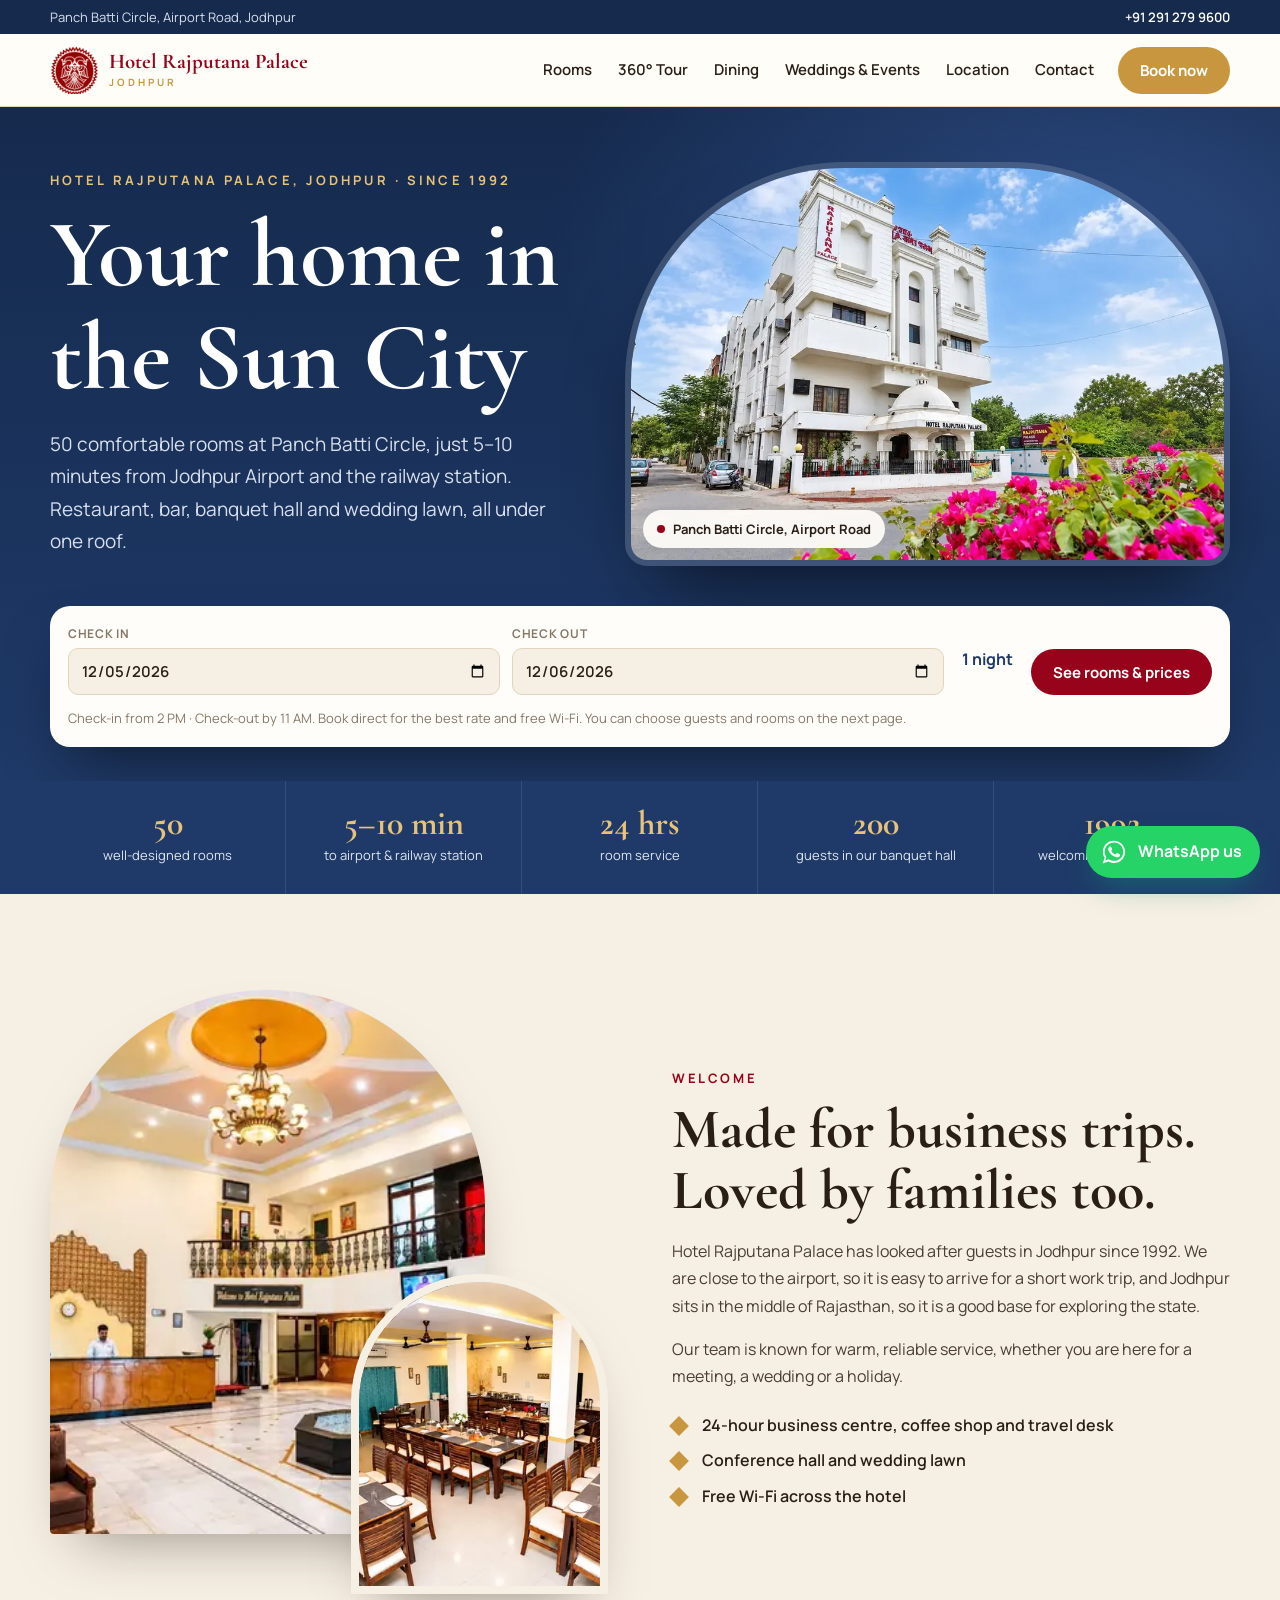
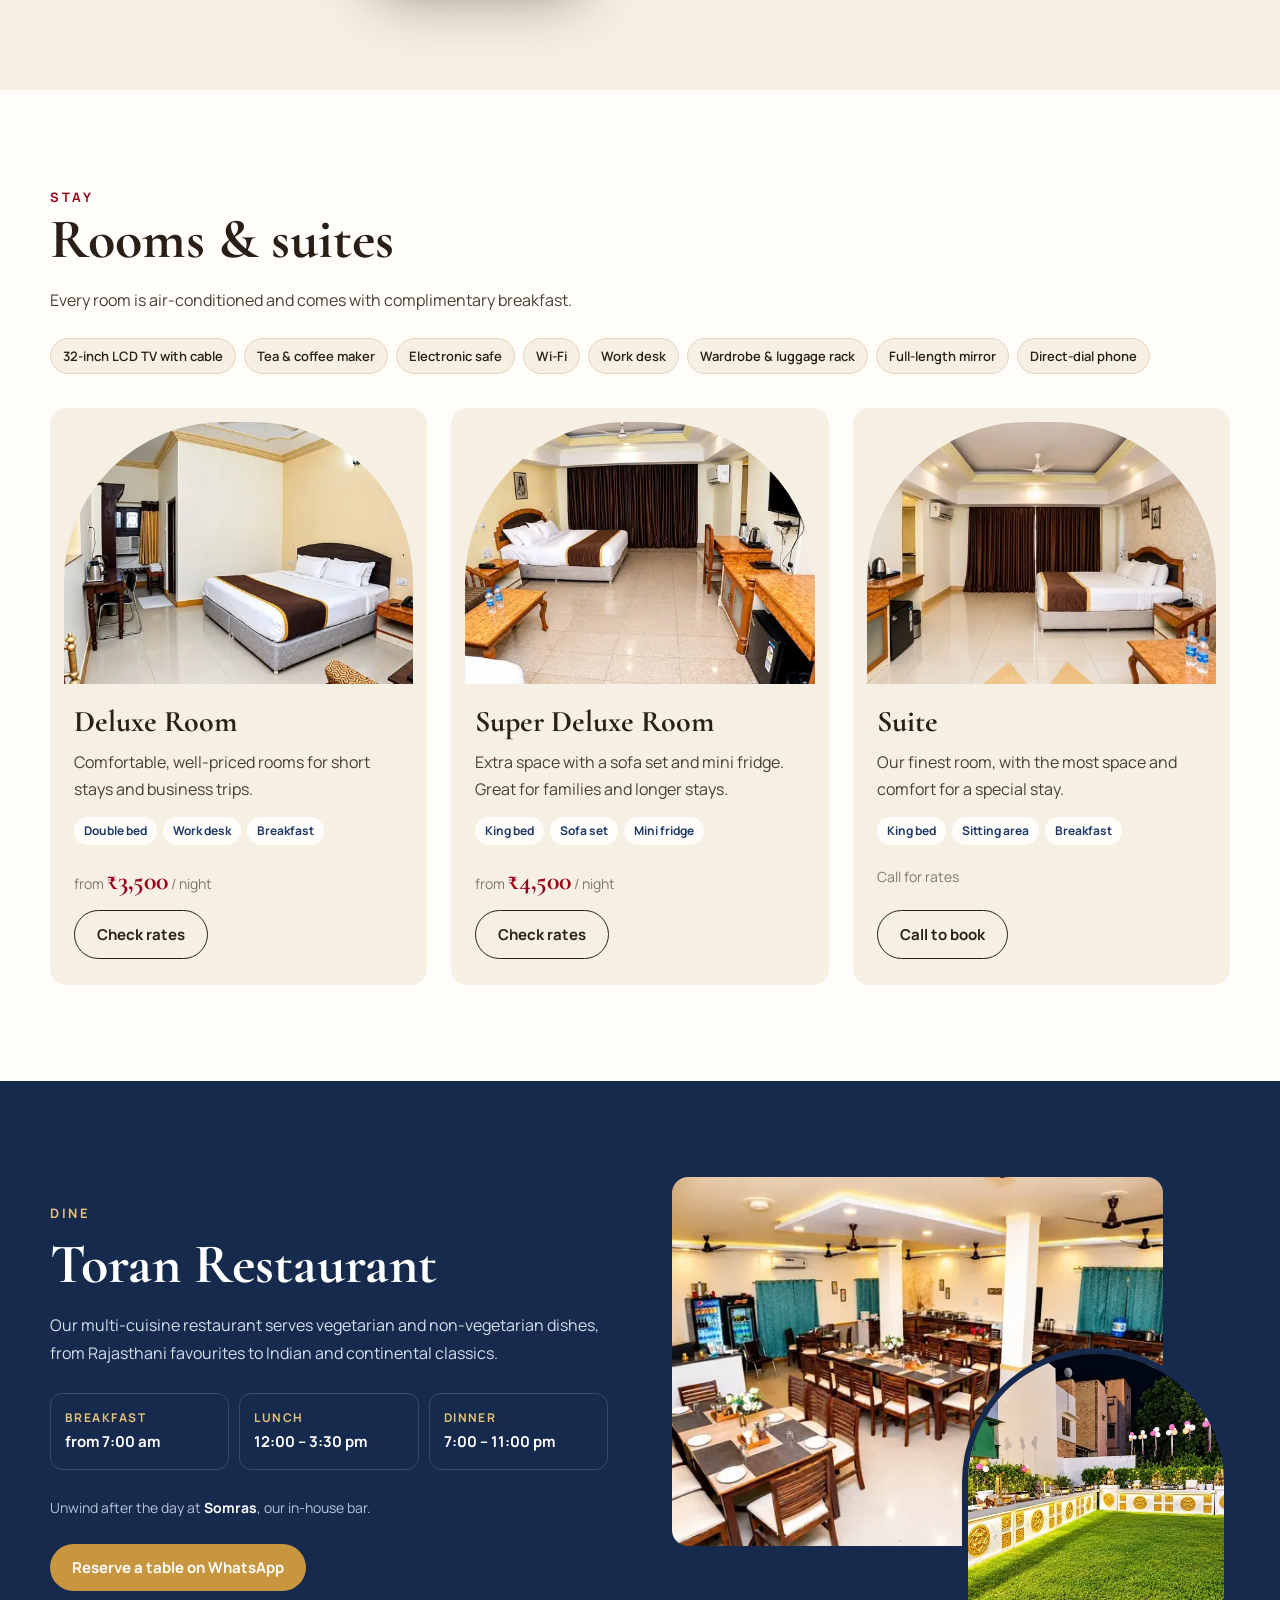
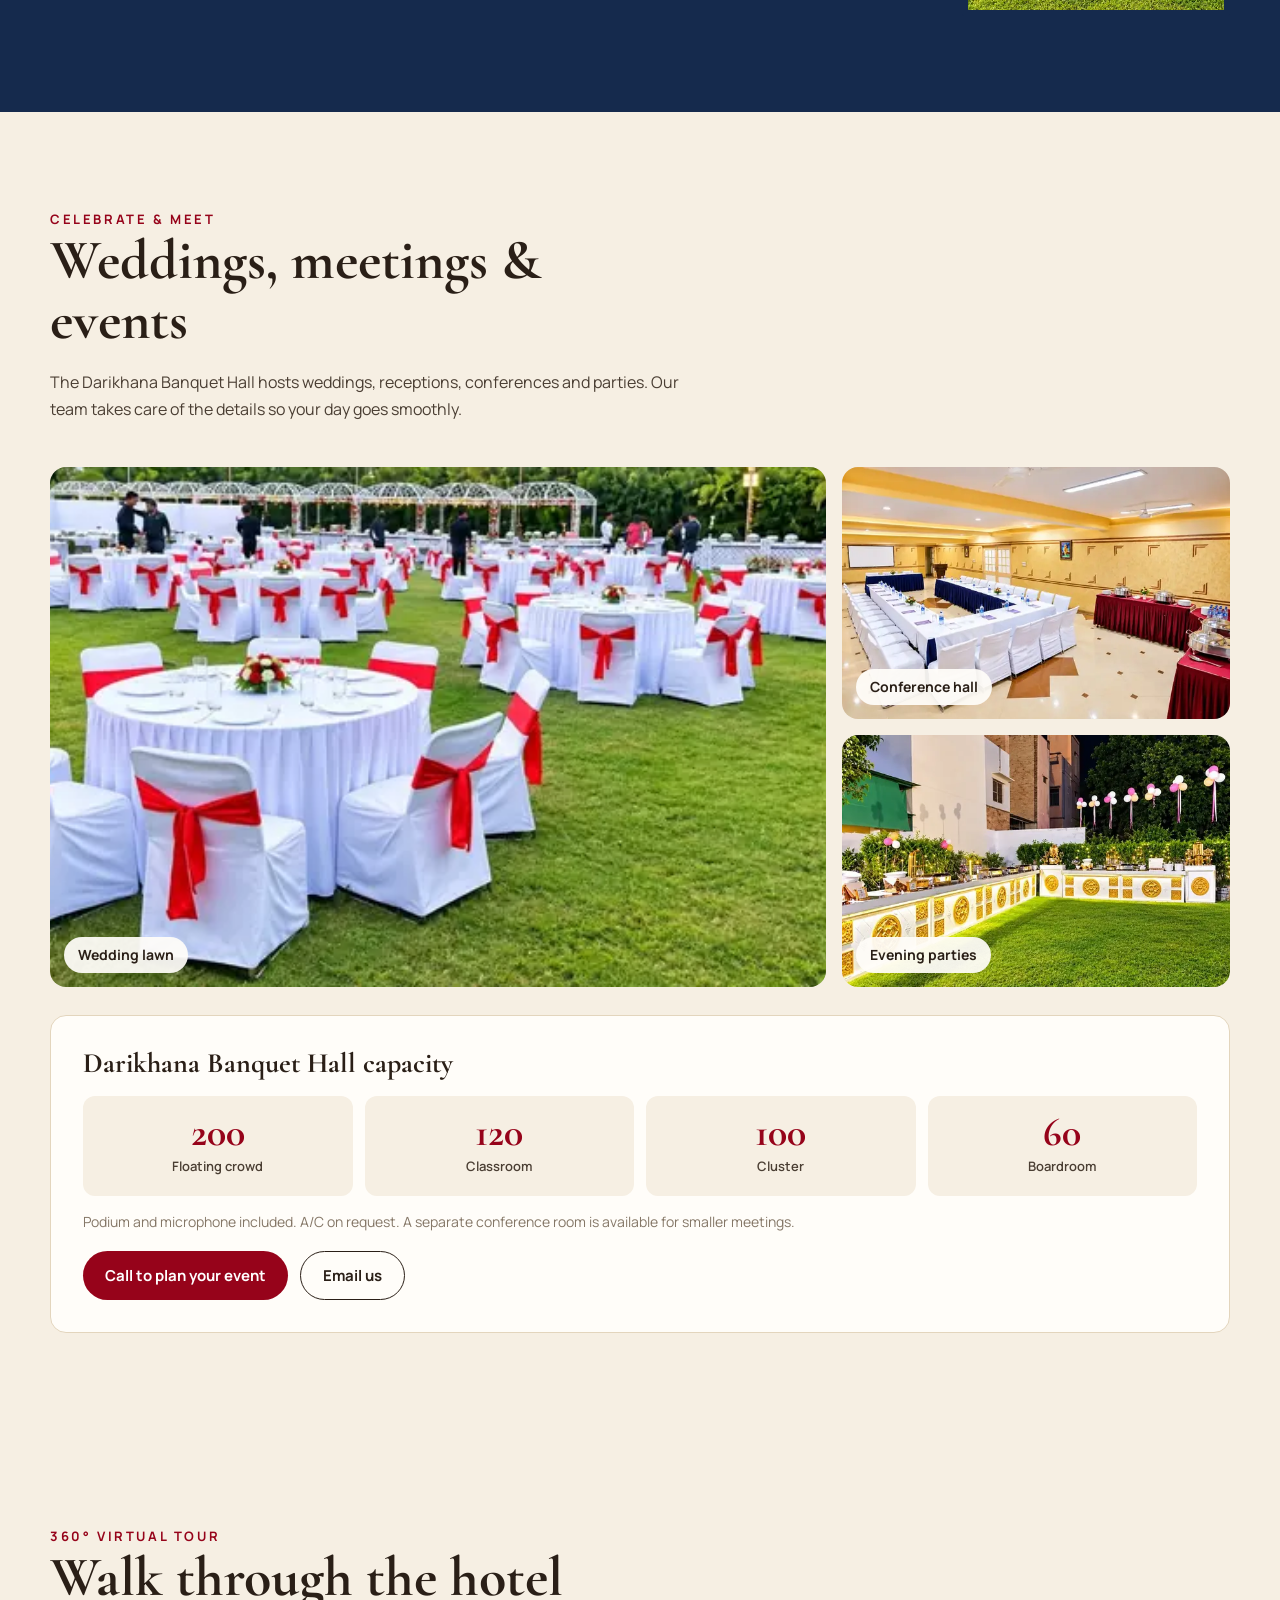
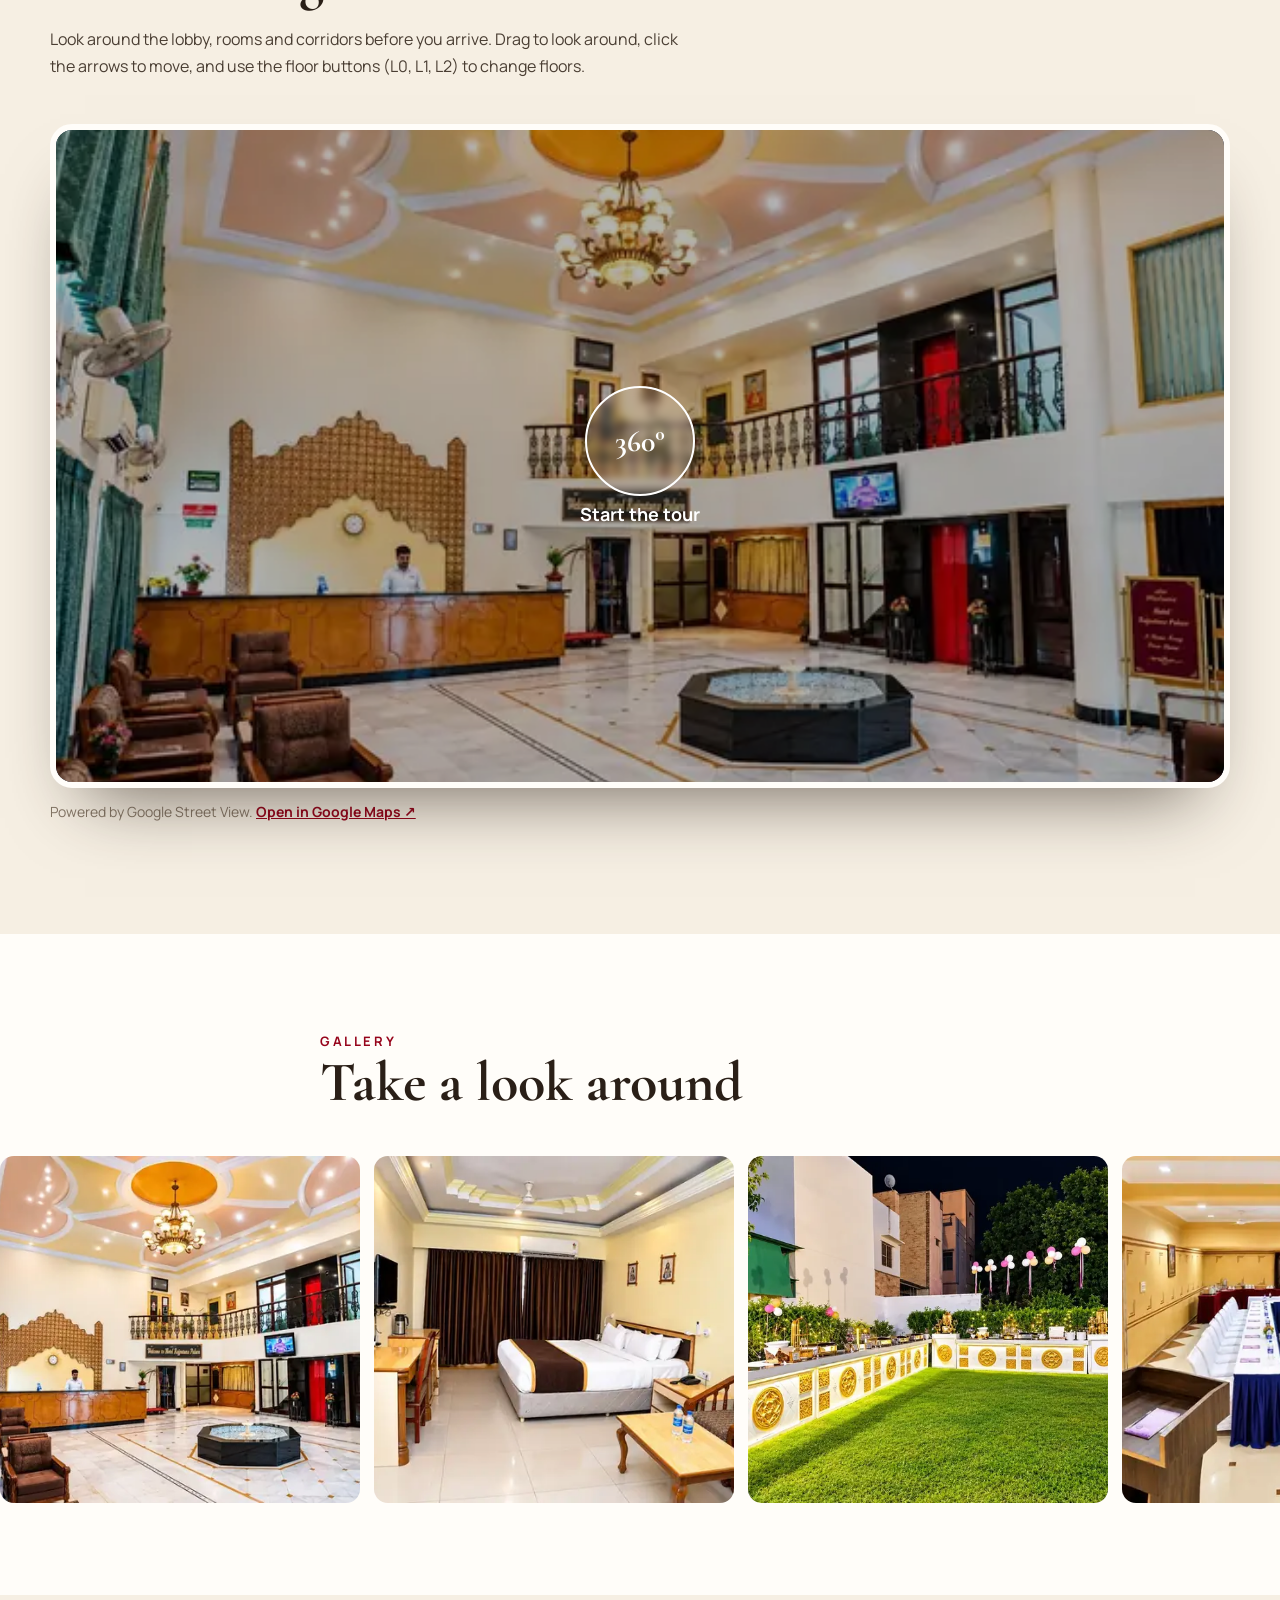
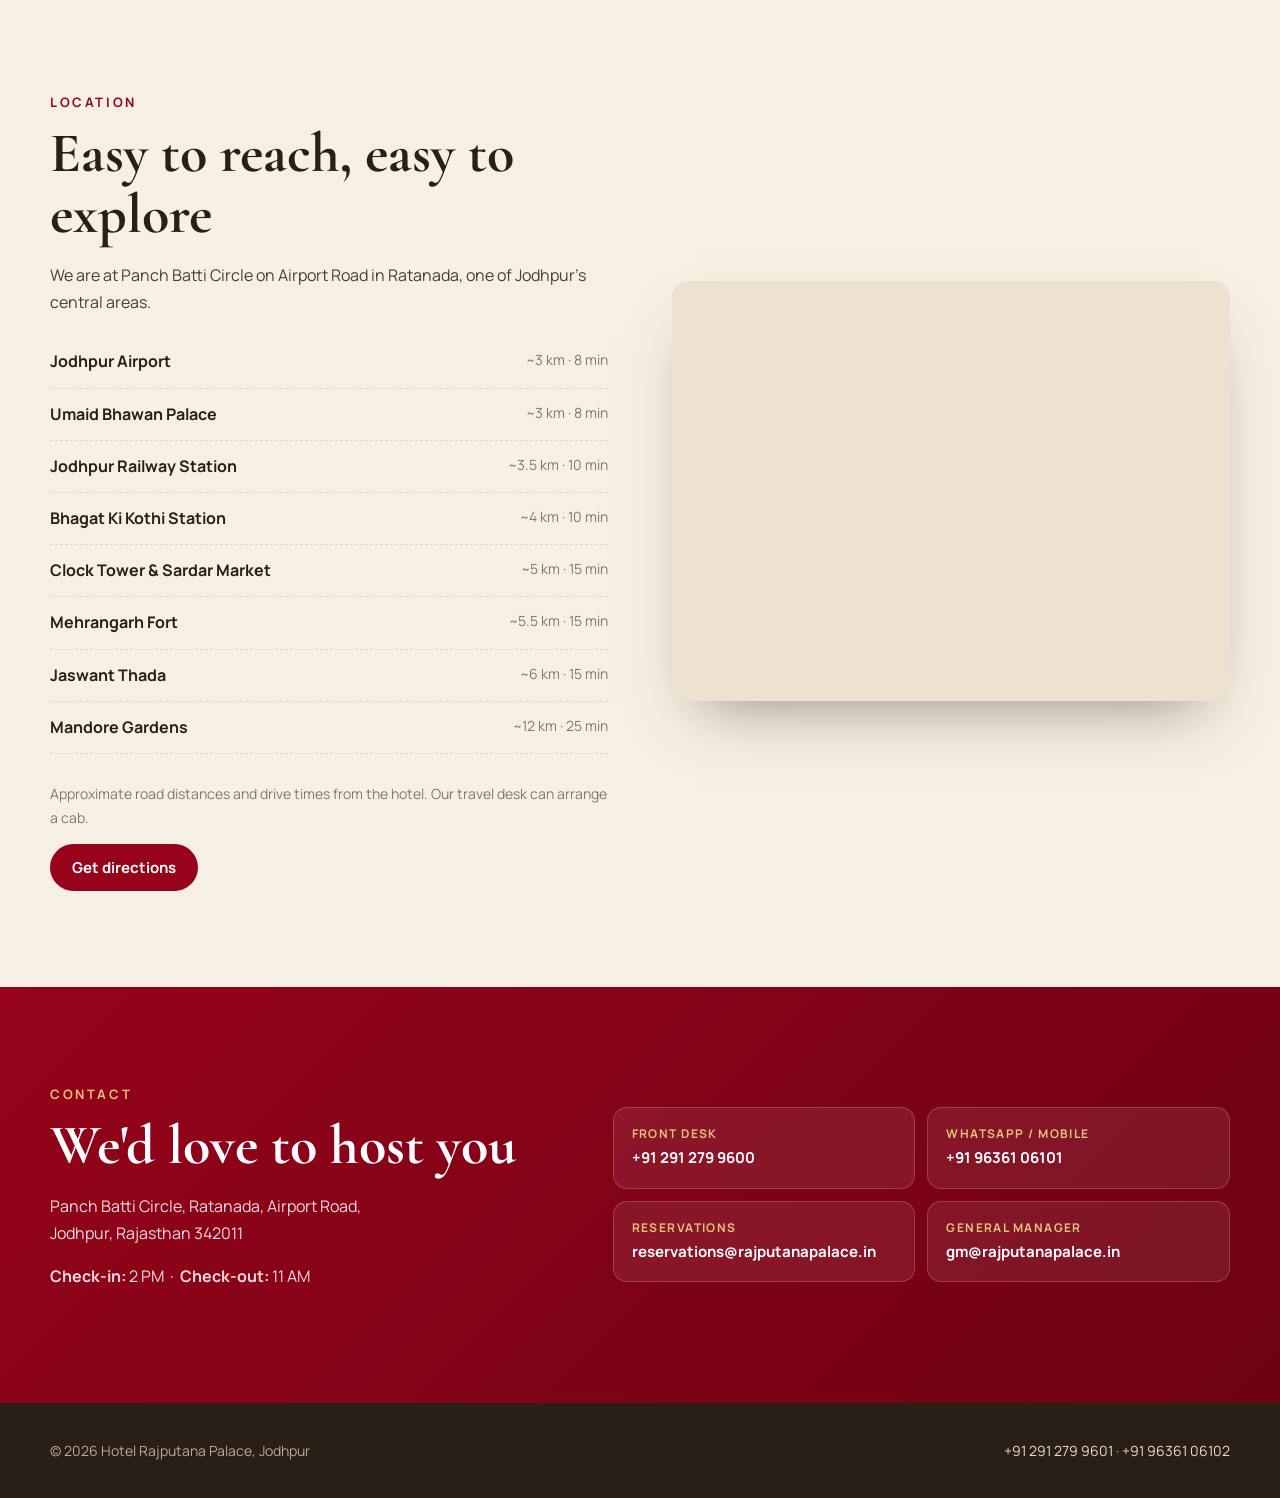
==== commit c2d6f0d6: "Check-in 2 PM / check-out 11 AM; restaurant table booking via WhatsApp Co-Authored-By: Claude Opus 5" ====
--- a/index.html
+++ b/index.html
@@ -9,9 +9,9 @@
 <meta property="og:site_name" content="Hotel Rajputana Palace">
 <meta property="og:title" content="Hotel Rajputana Palace, Jodhpur · Since 1992">
 <meta property="og:description" content="50 comfortable rooms at Panch Batti Circle, 5–10 minutes from Jodhpur Airport. Restaurant, bar, banquet hall and wedding lawn. Book direct for the best rate.">
-<meta property="og:url" content="https://rajputana-palace-three.vercel.app/">
-<meta property="og:image" content="https://rajputana-palace-three.vercel.app/og-image.jpg">
-<meta property="og:image:secure_url" content="https://rajputana-palace-three.vercel.app/og-image.jpg">
+<meta property="og:url" content="https://rajputanapalace.in/">
+<meta property="og:image" content="https://rajputanapalace.in/og-image.jpg">
+<meta property="og:image:secure_url" content="https://rajputanapalace.in/og-image.jpg">
 <meta property="og:image:type" content="image/jpeg">
 <meta property="og:image:width" content="1200">
 <meta property="og:image:height" content="630">
@@ -20,33 +20,35 @@
 <meta name="twitter:card" content="summary_large_image">
 <meta name="twitter:title" content="Hotel Rajputana Palace, Jodhpur · Since 1992">
 <meta name="twitter:description" content="50 rooms, restaurant, bar, banquet hall and wedding lawn, 5–10 minutes from Jodhpur Airport.">
-<meta name="twitter:image" content="https://rajputana-palace-three.vercel.app/og-image.jpg">
-<link rel="canonical" href="https://rajputana-palace-three.vercel.app/">
+<meta name="twitter:image" content="https://rajputanapalace.in/og-image.jpg">
+<link rel="canonical" href="https://rajputanapalace.in/">
 <meta name="theme-color" content="#1f3a68">
 <link rel="preload" as="image" href="assets/new/hero-exterior-clean-1000.webp" imagesrcset="assets/new/hero-exterior-clean-600.webp 600w, assets/new/hero-exterior-clean-1000.webp 1000w, assets/new/hero-exterior-clean.webp 1600w" imagesizes="(max-width:900px) 100vw, 50vw" fetchpriority="high">
 <link rel="icon" href="assets/new/emblem.png">
 <link rel="preconnect" href="https://fonts.googleapis.com">
 <link rel="preconnect" href="https://fonts.gstatic.com" crossorigin>
 <link href="https://fonts.googleapis.com/css2?family=Cormorant+Garamond:wght@500;600;700&family=Manrope:wght@400;500;600;700&display=swap" rel="stylesheet">
-<link rel="stylesheet" href="styles.css?v=20261119">
+<link rel="stylesheet" href="styles.css?v=20261120">
 <script type="application/ld+json">
 {
  "@context": "https://schema.org",
  "@type": "Hotel",
  "name": "Hotel Rajputana Palace",
- "url": "https://rajputana-palace-three.vercel.app/",
+ "url": "https://rajputanapalace.in/",
  "image": [
-  "https://rajputana-palace-three.vercel.app/og-image.jpg",
-  "https://rajputana-palace-three.vercel.app/assets/new/hero-exterior-crop.jpg",
-  "https://rajputana-palace-three.vercel.app/assets/new/lobby-hd.jpg"
+  "https://rajputanapalace.in/og-image.jpg",
+  "https://rajputanapalace.in/assets/new/hero-exterior-crop.jpg",
+  "https://rajputanapalace.in/assets/new/lobby-hd.jpg"
  ],
- "logo": "https://rajputana-palace-three.vercel.app/assets/new/emblem.png",
+ "logo": "https://rajputanapalace.in/assets/new/emblem.png",
  "description": "3-star hotel in Jodhpur at Panch Batti Circle, 5–10 minutes from Jodhpur Airport and the railway station, with 50 rooms, a restaurant, bar, banquet hall and wedding lawn.",
  "starRating": {
   "@type": "Rating",
   "ratingValue": "3"
  },
  "numberOfRooms": 50,
+ "checkinTime": "14:00",
+ "checkoutTime": "11:00",
  "foundingDate": "1992",
  "priceRange": "₹3,500 – ₹4,800",
  "currenciesAccepted": "INR",
@@ -190,7 +192,7 @@
       <input type="hidden" name="propertyId" value="420">
       <p class="nights" id="nights">1 night</p>
       <button class="btn maroon" type="submit">See rooms & prices</button>
-      <p class="book-note">Book direct for the best rate and free Wi-Fi. You can choose guests and rooms on the next page.</p>
+      <p class="book-note">Check-in from 2 PM · Check-out by 11 AM. Book direct for the best rate and free Wi-Fi. You can choose guests and rooms on the next page.</p>
     </form>
   </section>
 
@@ -286,7 +288,7 @@
           <div><span>Dinner</span><b>7:00 – 11:00 pm</b></div>
         </div>
         <p class="small">Unwind after the day at <b>Somras</b>, our in-house bar.</p>
-        <a class="btn gold" href="tel:+912912799600">Reserve a table</a>
+        <a class="btn gold" href="https://wa.me/919636106101?text=Hello%20Hotel%20Rajputana%20Palace%2C%20I%20would%20like%20to%20reserve%20a%20table%20at%20Toran%20Restaurant.%20Date%3A%20%20%20Time%3A%20%20%20Number%20of%20guests%3A%20" target="_blank" rel="noopener">Reserve a table on WhatsApp</a>
       </div>
       <div class="dine-imgs">
         <img decoding="async" src="assets/new/restaurant.webp" srcset="assets/new/restaurant-600.webp 600w, assets/new/restaurant-1000.webp 1000w, assets/new/restaurant.webp 1526w" sizes="(max-width:900px) 100vw, 400px" alt="Restaurant with wooden tables, buffet counter and teal curtains" width="1526" height="1031" loading="lazy">
@@ -398,6 +400,7 @@
         <p class="eyebrow light">Contact</p>
         <h2>We'd love to host you</h2>
         <p>Panch Batti Circle, Ratanada, Airport Road,<br>Jodhpur, Rajasthan 342011</p>
+        <p><b>Check-in:</b> 2 PM &nbsp;·&nbsp; <b>Check-out:</b> 11 AM</p>
       </div>
       <div class="c-cards">
         <a href="tel:+912912799600"><span>Front desk</span><b>+91 291 279 9600</b></a>
@@ -432,6 +435,6 @@
   <img alt="">
 </dialog>
 
-<script src="app.js?v=20261119"></script>
+<script src="app.js?v=20261120c"></script>
 </body>
 </html>
--- a/styles.css
+++ b/styles.css
@@ -279,3 +279,4 @@
 .mobile-bar{grid-template-columns:1fr 1fr 1.3fr!important}
 .mobile-bar .mb-wa{background:#25d366!important;color:#fff!important}
 @media (max-width:640px){.wa-float{display:none}}
+
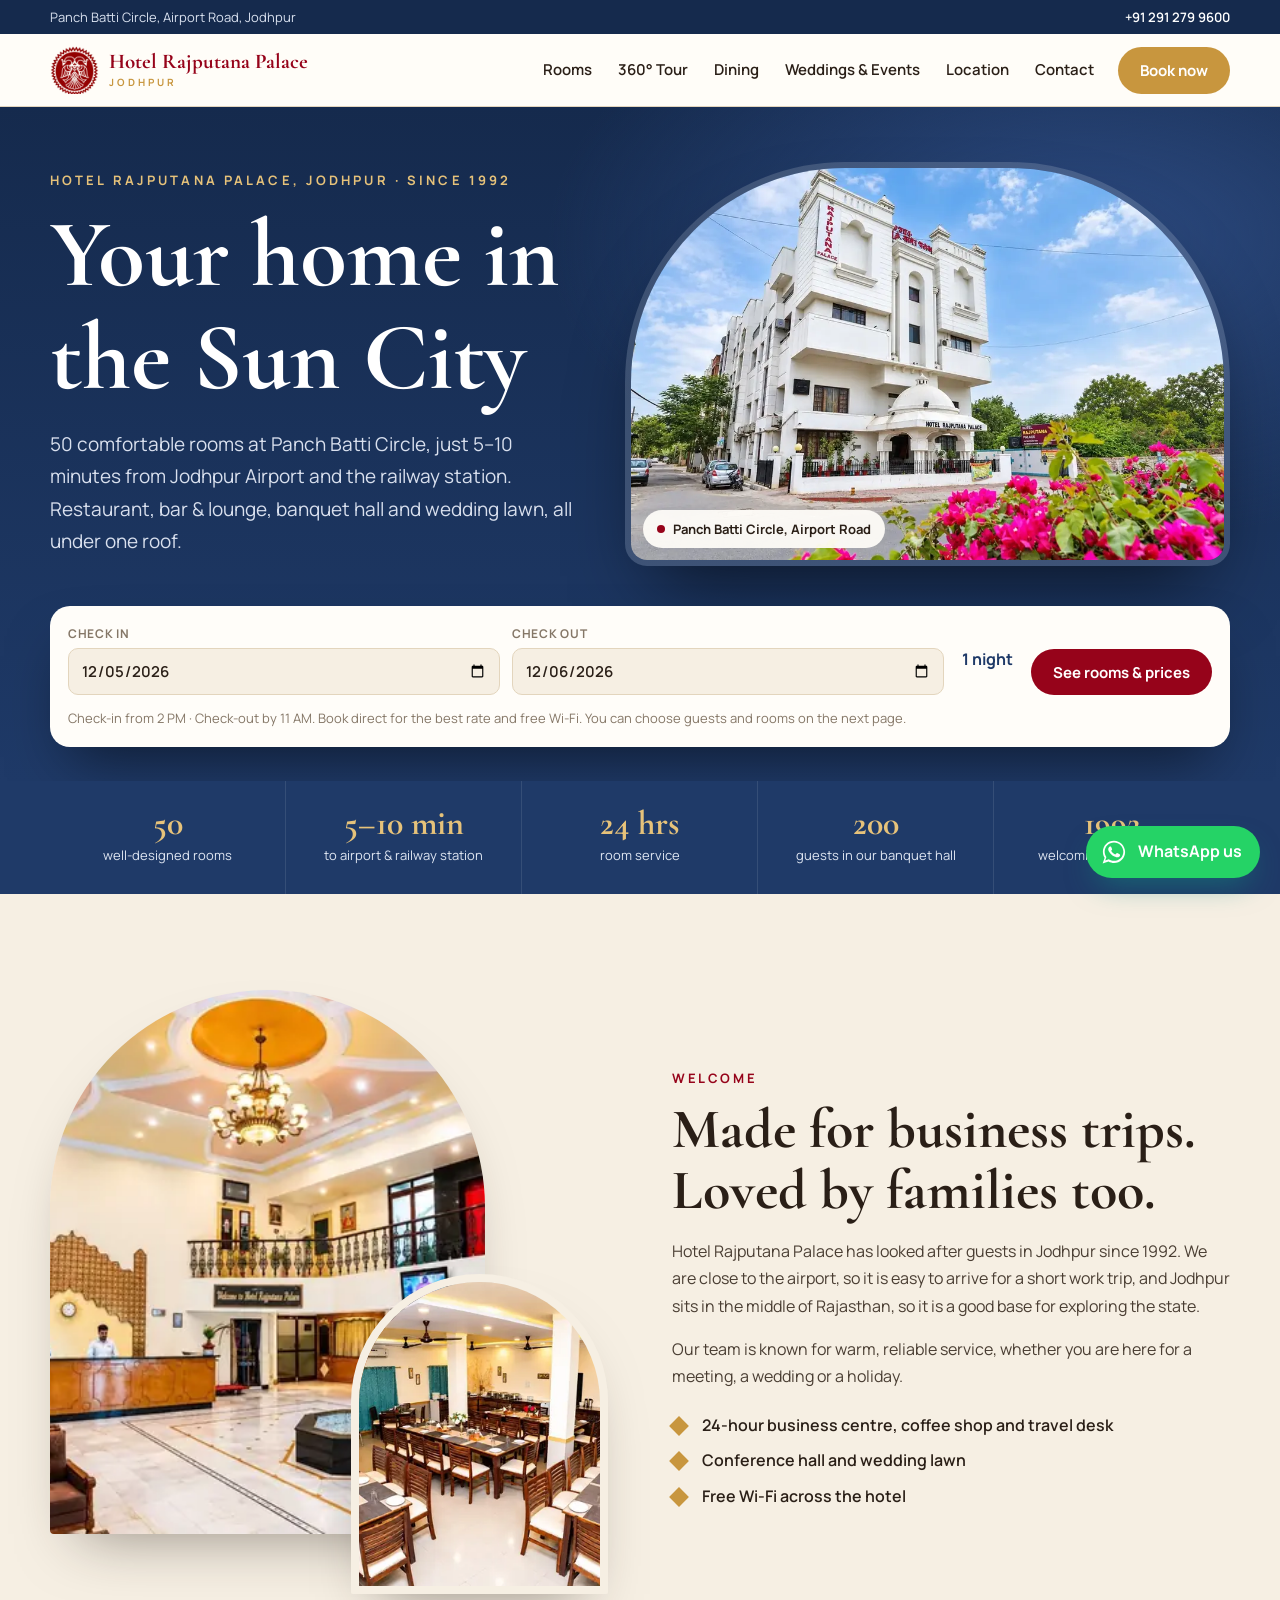
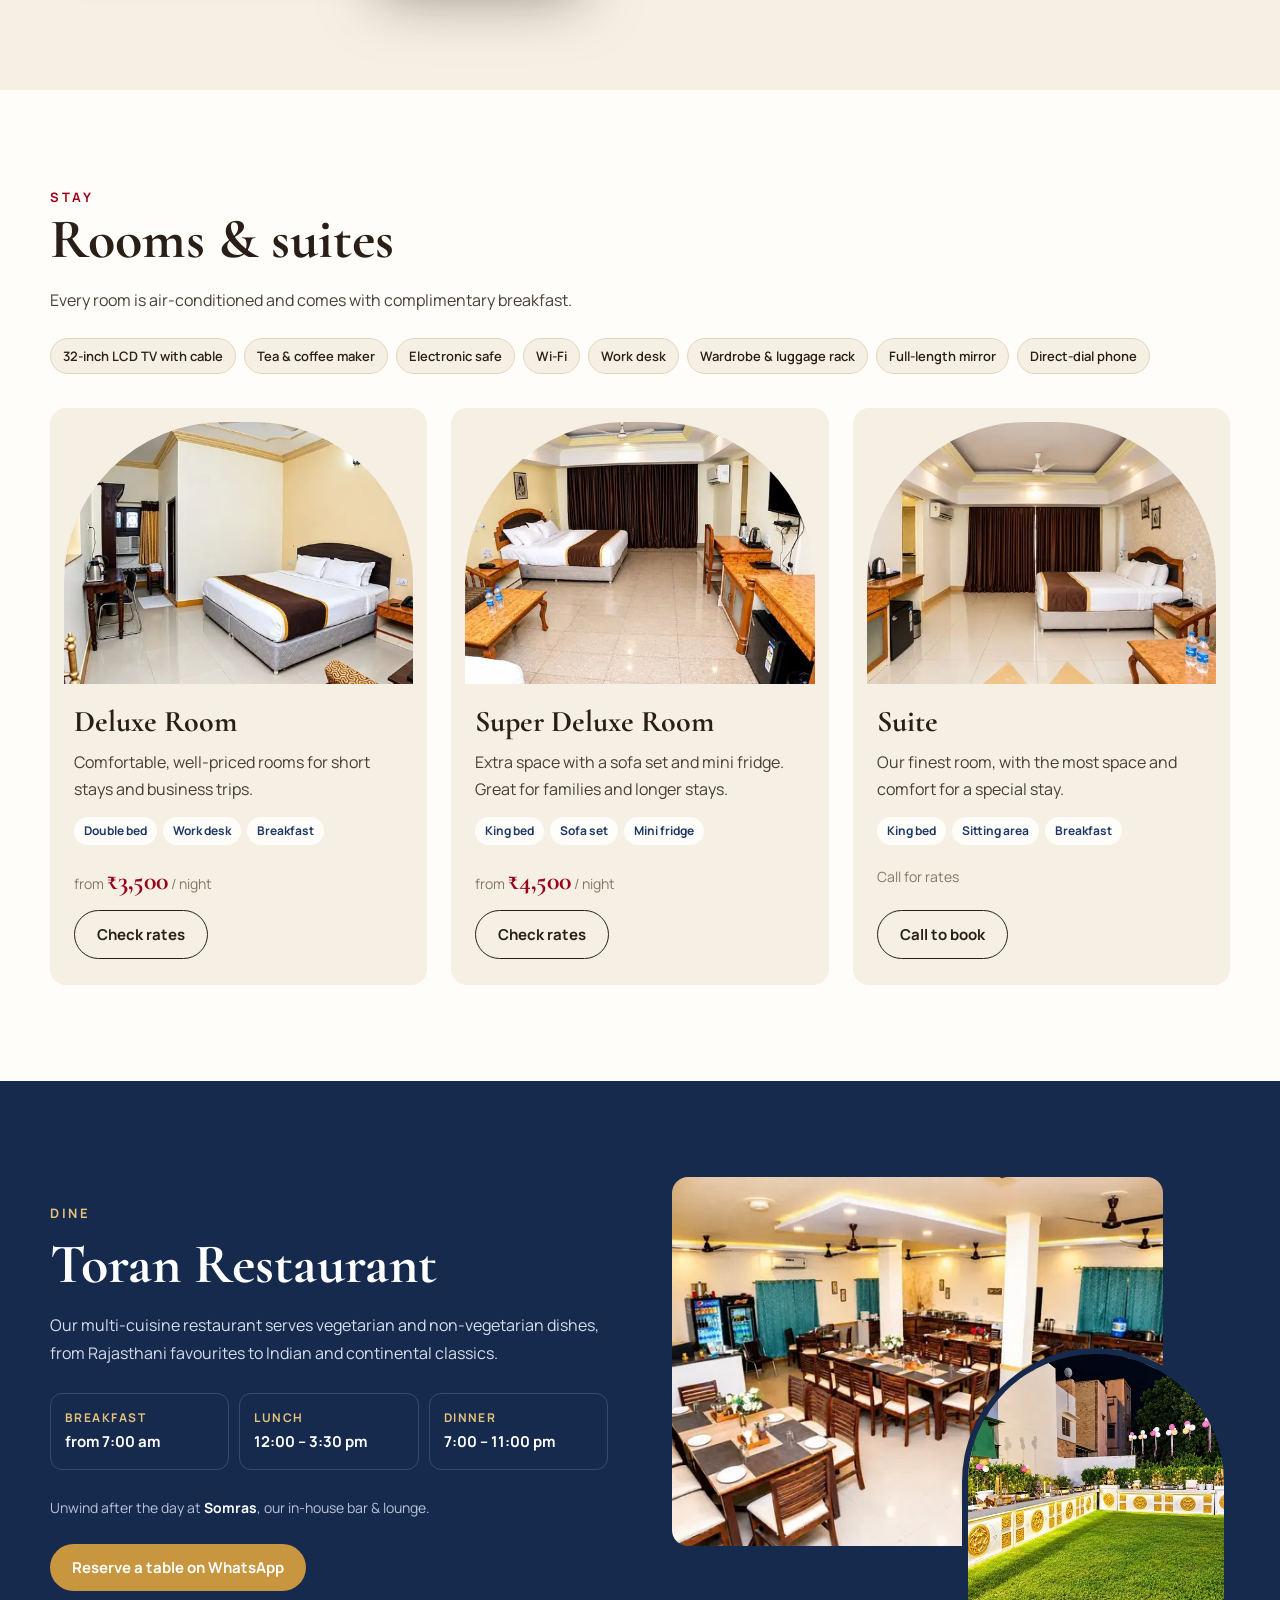
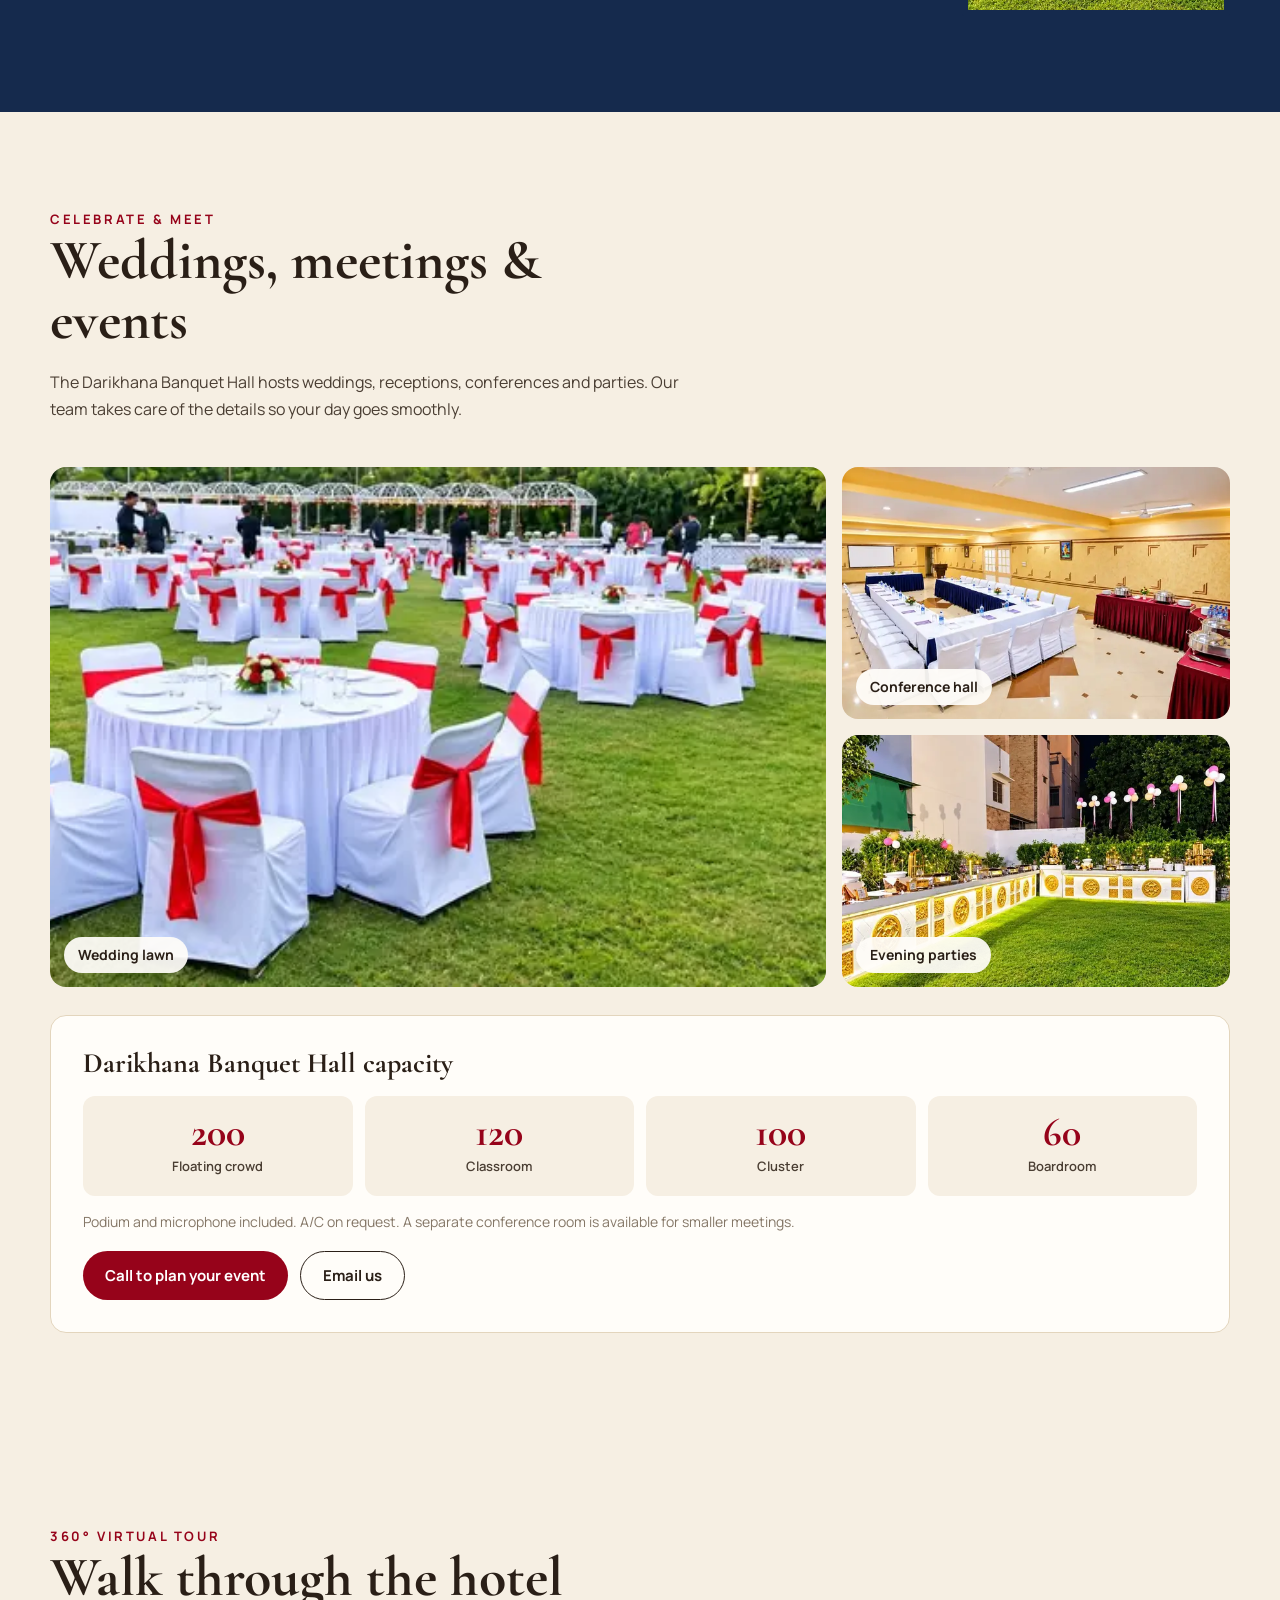
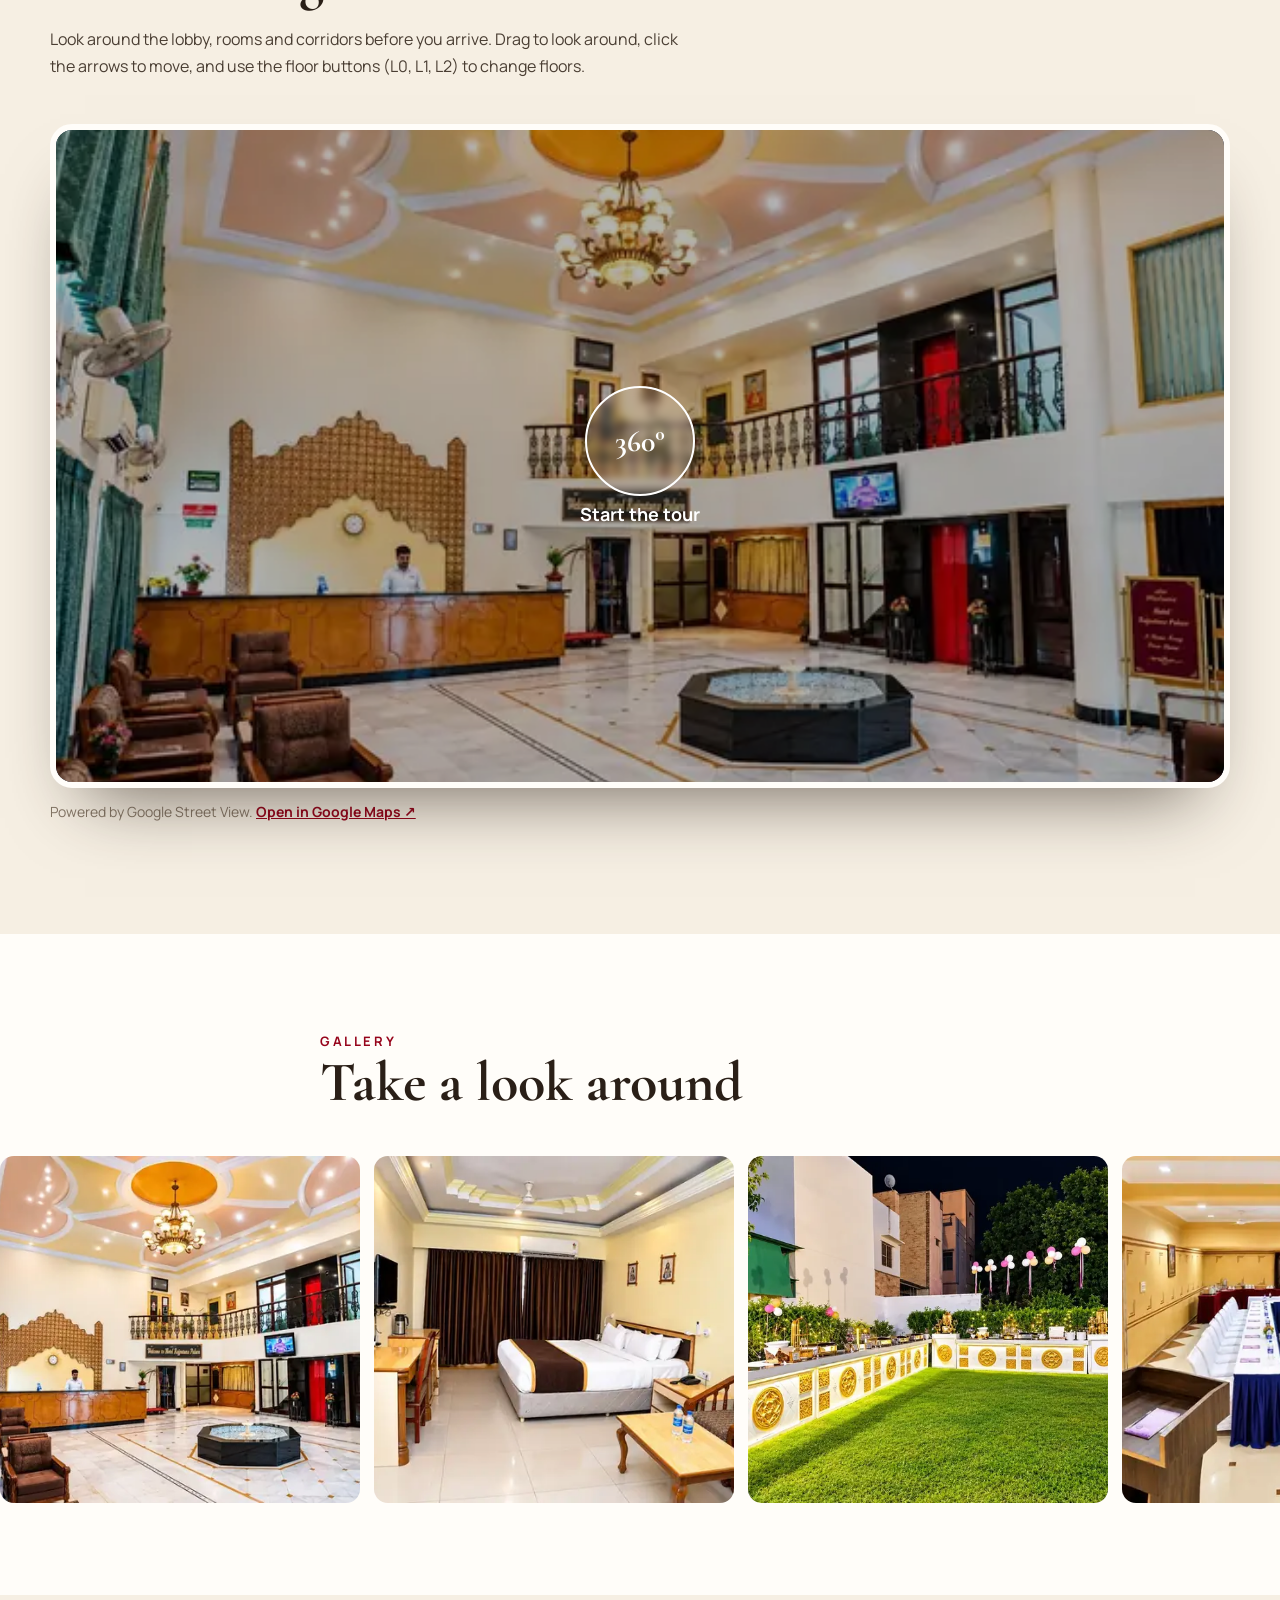
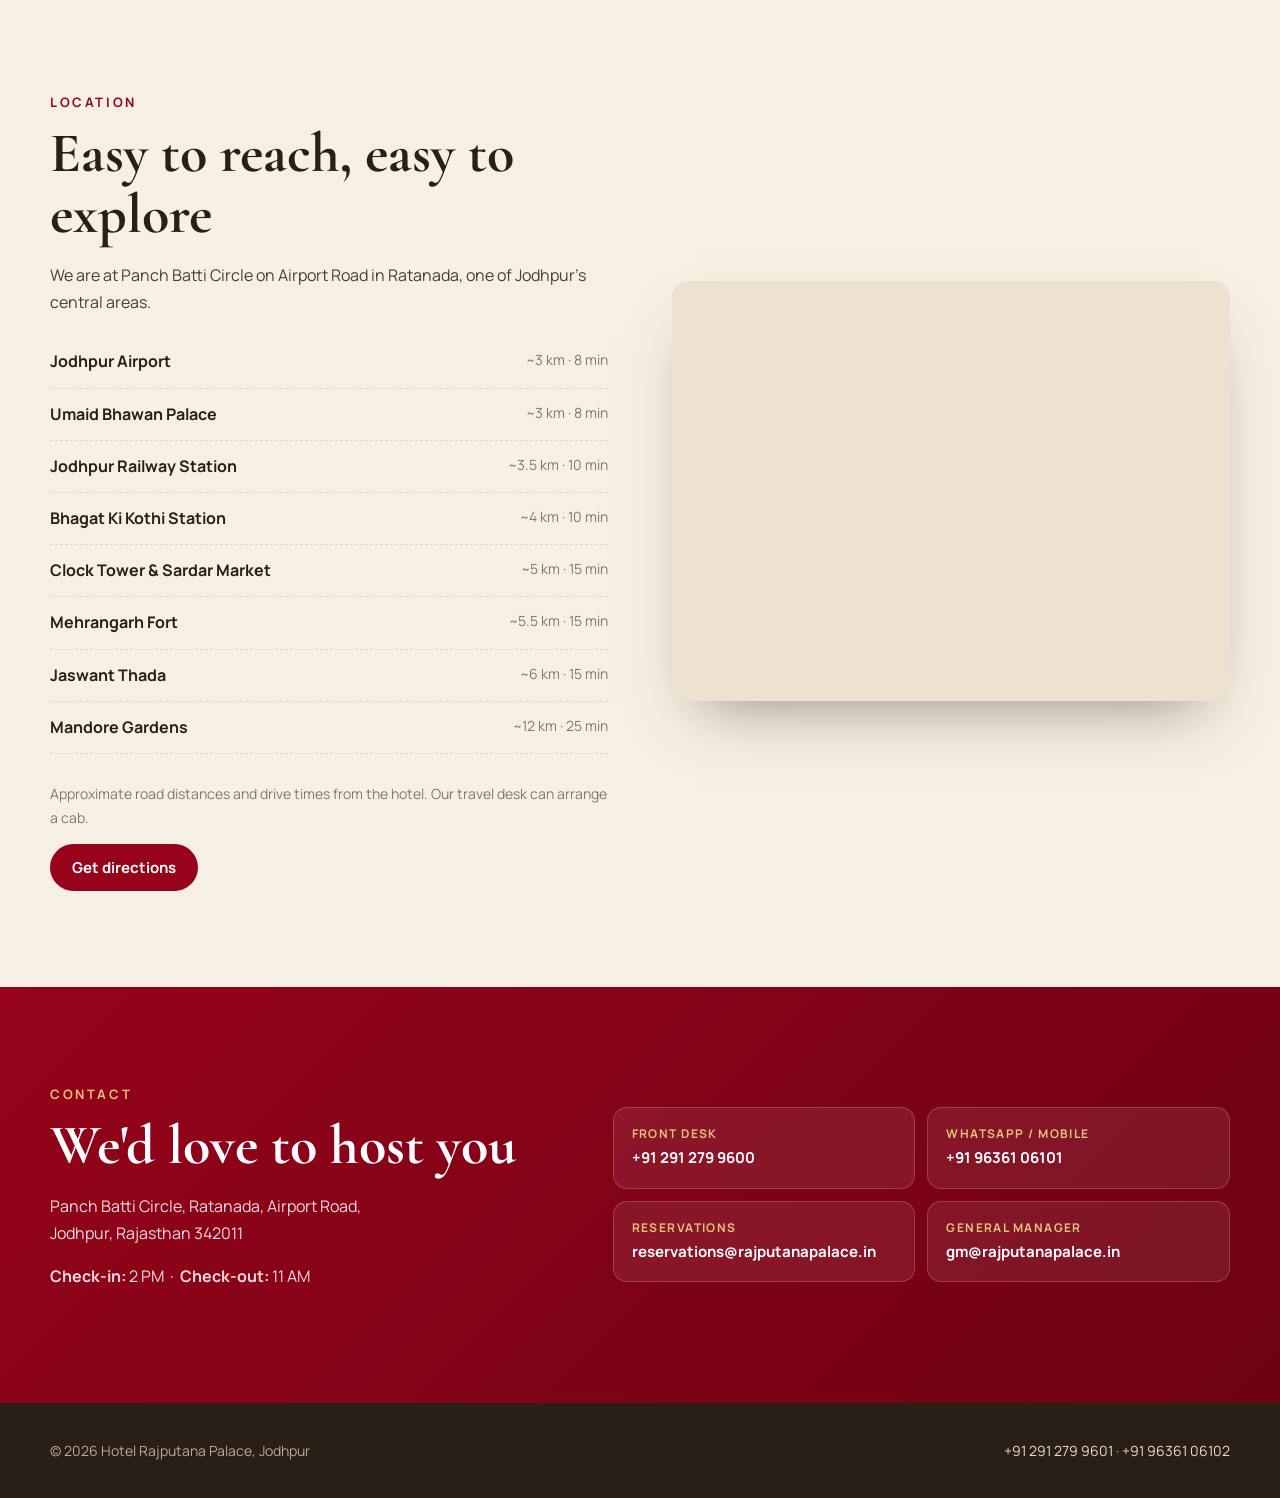
==== commit 4c54eb45: "Bar -> bar & lounge, shorter meta description, bigger phone-number tap targets Co-Authored-By: Claud" ====
--- a/index.html
+++ b/index.html
@@ -4,11 +4,11 @@
 <meta charset="utf-8">
 <meta name="viewport" content="width=device-width, initial-scale=1">
 <title>Hotel Rajputana Palace Jodhpur | 3-Star Hotel near Airport</title>
-<meta name="description" content="3-star hotel in Jodhpur at Panch Batti Circle, 5–10 min from the airport. 50 rooms, restaurant, bar, banquet hall and wedding lawn. Book direct for the best rate.">
+<meta name="description" content="3-star hotel at Panch Batti Circle, Jodhpur, 5–10 min from the airport. 50 rooms, restaurant, bar &amp; lounge, banquet hall and wedding lawn. Book direct.">
 <meta property="og:type" content="website">
 <meta property="og:site_name" content="Hotel Rajputana Palace">
 <meta property="og:title" content="Hotel Rajputana Palace, Jodhpur · Since 1992">
-<meta property="og:description" content="50 comfortable rooms at Panch Batti Circle, 5–10 minutes from Jodhpur Airport. Restaurant, bar, banquet hall and wedding lawn. Book direct for the best rate.">
+<meta property="og:description" content="50 comfortable rooms at Panch Batti Circle, 5–10 minutes from Jodhpur Airport. Restaurant, bar &amp; lounge, banquet hall and wedding lawn. Book direct for the best rate.">
 <meta property="og:url" content="https://rajputanapalace.in/">
 <meta property="og:image" content="https://rajputanapalace.in/og-image.jpg">
 <meta property="og:image:secure_url" content="https://rajputanapalace.in/og-image.jpg">
@@ -19,7 +19,7 @@
 <meta property="og:locale" content="en_IN">
 <meta name="twitter:card" content="summary_large_image">
 <meta name="twitter:title" content="Hotel Rajputana Palace, Jodhpur · Since 1992">
-<meta name="twitter:description" content="50 rooms, restaurant, bar, banquet hall and wedding lawn, 5–10 minutes from Jodhpur Airport.">
+<meta name="twitter:description" content="50 rooms, restaurant, bar &amp; lounge, banquet hall and wedding lawn, 5–10 minutes from Jodhpur Airport.">
 <meta name="twitter:image" content="https://rajputanapalace.in/og-image.jpg">
 <link rel="canonical" href="https://rajputanapalace.in/">
 <meta name="theme-color" content="#1f3a68">
@@ -28,7 +28,7 @@
 <link rel="preconnect" href="https://fonts.googleapis.com">
 <link rel="preconnect" href="https://fonts.gstatic.com" crossorigin>
 <link href="https://fonts.googleapis.com/css2?family=Cormorant+Garamond:wght@500;600;700&family=Manrope:wght@400;500;600;700&display=swap" rel="stylesheet">
-<link rel="stylesheet" href="styles.css?v=20261120">
+<link rel="stylesheet" href="styles.css?v=20261121">
 <script type="application/ld+json">
 {
  "@context": "https://schema.org",
@@ -41,7 +41,7 @@
   "https://rajputanapalace.in/assets/new/lobby-hd.jpg"
  ],
  "logo": "https://rajputanapalace.in/assets/new/emblem.png",
- "description": "3-star hotel in Jodhpur at Panch Batti Circle, 5–10 minutes from Jodhpur Airport and the railway station, with 50 rooms, a restaurant, bar, banquet hall and wedding lawn.",
+ "description": "3-star hotel in Jodhpur at Panch Batti Circle, 5–10 minutes from Jodhpur Airport and the railway station, with 50 rooms, a restaurant, bar & lounge, banquet hall and wedding lawn.",
  "starRating": {
   "@type": "Rating",
   "ratingValue": "3"
@@ -96,7 +96,7 @@
   },
   {
    "@type": "LocationFeatureSpecification",
-   "name": "Bar",
+   "name": "Bar & lounge",
    "value": true
   },
   {
@@ -178,7 +178,7 @@
     <div class="wrap hero-in">
       <div class="hero-text">
         <h1><span class="kicker">Hotel Rajputana Palace, Jodhpur · Since 1992</span>Your home in<br>the Sun City</h1>
-        <p class="lead">50 comfortable rooms at Panch Batti Circle, just 5–10 minutes from Jodhpur Airport and the railway station. Restaurant, bar, banquet hall and wedding lawn, all under one roof.</p>
+        <p class="lead">50 comfortable rooms at Panch Batti Circle, just 5–10 minutes from Jodhpur Airport and the railway station. Restaurant, bar &amp; lounge, banquet hall and wedding lawn, all under one roof.</p>
       </div>
       <figure class="hero-photo">
         <img class="hero-img" fetchpriority="high" src="assets/new/hero-exterior-clean.webp" srcset="assets/new/hero-exterior-clean-600.webp 600w, assets/new/hero-exterior-clean-1000.webp 1000w, assets/new/hero-exterior-clean.webp 1600w" sizes="(max-width:900px) 100vw, 50vw" alt="Hotel Rajputana Palace building under a blue sky with pink bougainvillea in front" width="1600" height="1067">
@@ -287,7 +287,7 @@
           <div><span>Lunch</span><b>12:00 – 3:30 pm</b></div>
           <div><span>Dinner</span><b>7:00 – 11:00 pm</b></div>
         </div>
-        <p class="small">Unwind after the day at <b>Somras</b>, our in-house bar.</p>
+        <p class="small">Unwind after the day at <b>Somras</b>, our in-house bar &amp; lounge.</p>
         <a class="btn gold" href="https://wa.me/919636106101?text=Hello%20Hotel%20Rajputana%20Palace%2C%20I%20would%20like%20to%20reserve%20a%20table%20at%20Toran%20Restaurant.%20Date%3A%20%20%20Time%3A%20%20%20Number%20of%20guests%3A%20" target="_blank" rel="noopener">Reserve a table on WhatsApp</a>
       </div>
       <div class="dine-imgs">
--- a/styles.css
+++ b/styles.css
@@ -280,3 +280,5 @@
 .mobile-bar .mb-wa{background:#25d366!important;color:#fff!important}
 @media (max-width:640px){.wa-float{display:none}}
 
+/* bigger tap targets for phone numbers (look unchanged) */
+.bar a,.foot a[href^="tel:"]{display:inline-block;padding:12px 8px;margin:-12px -8px}
